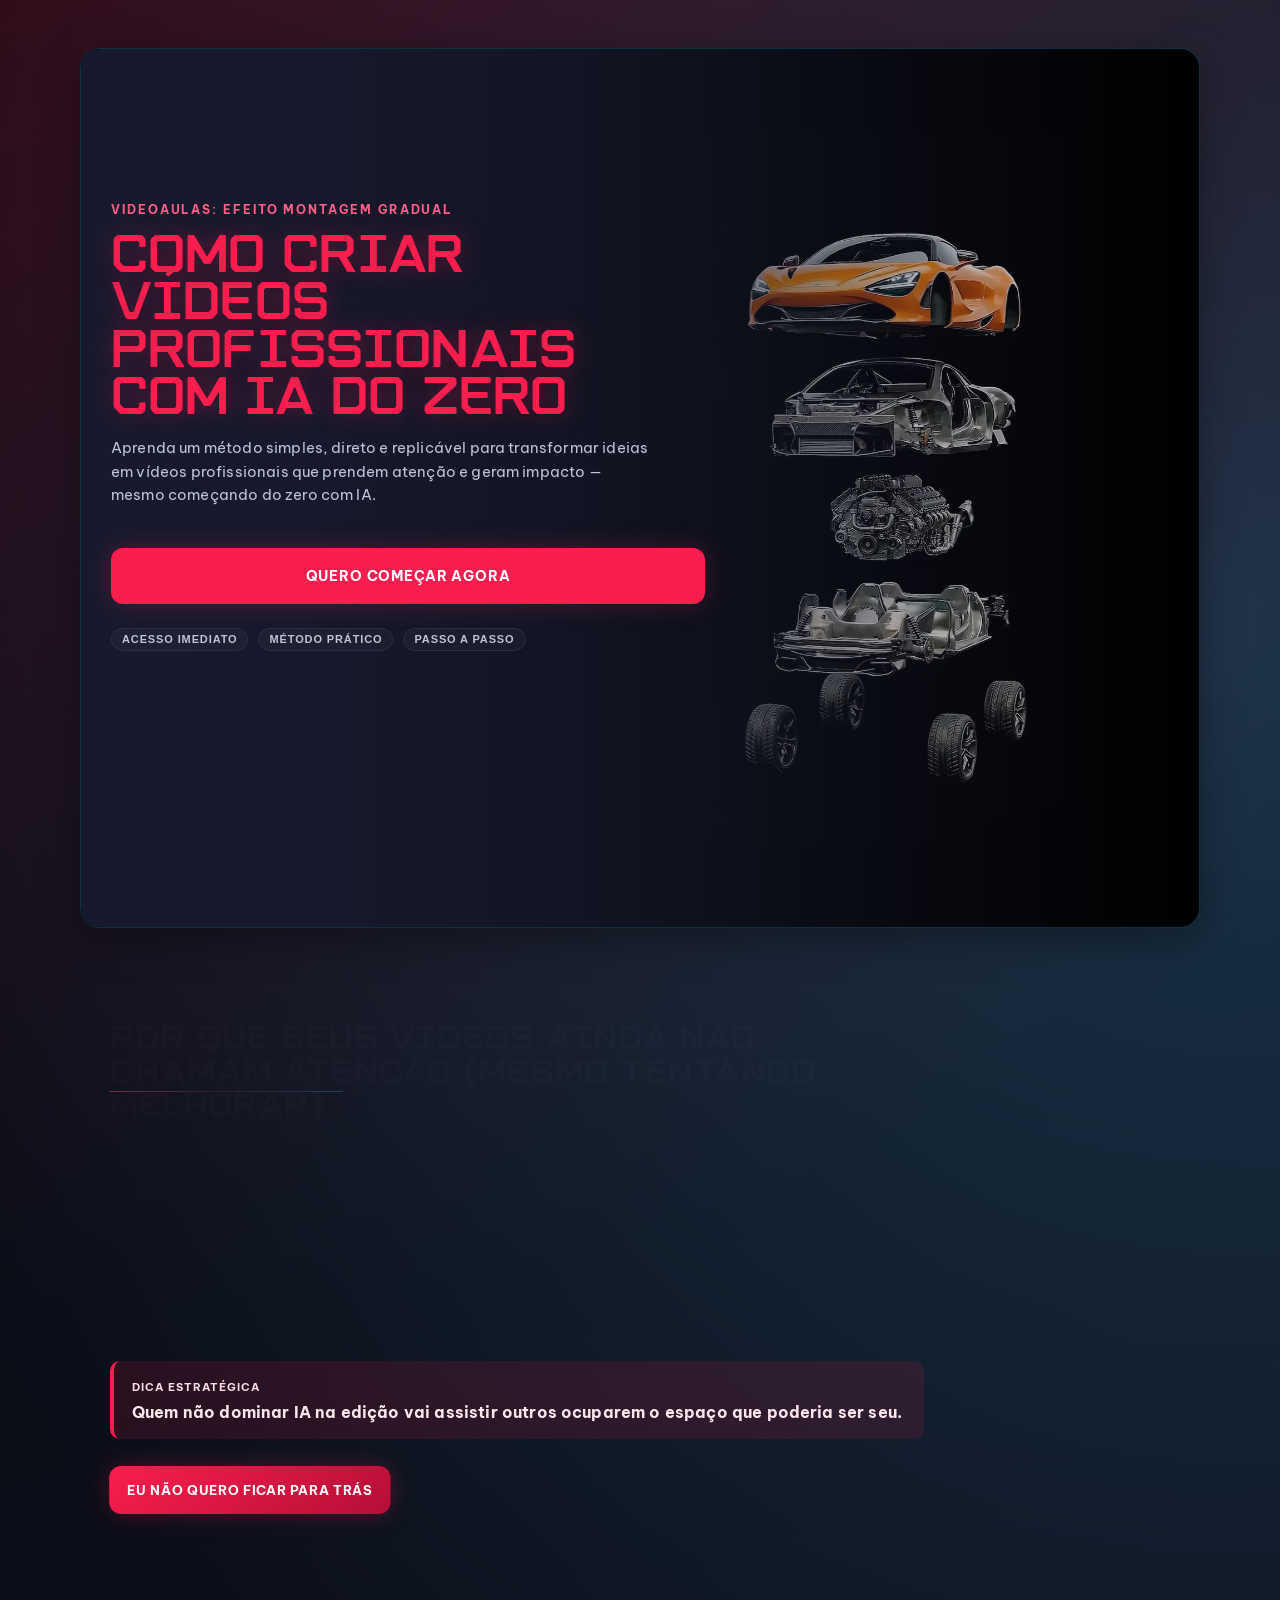
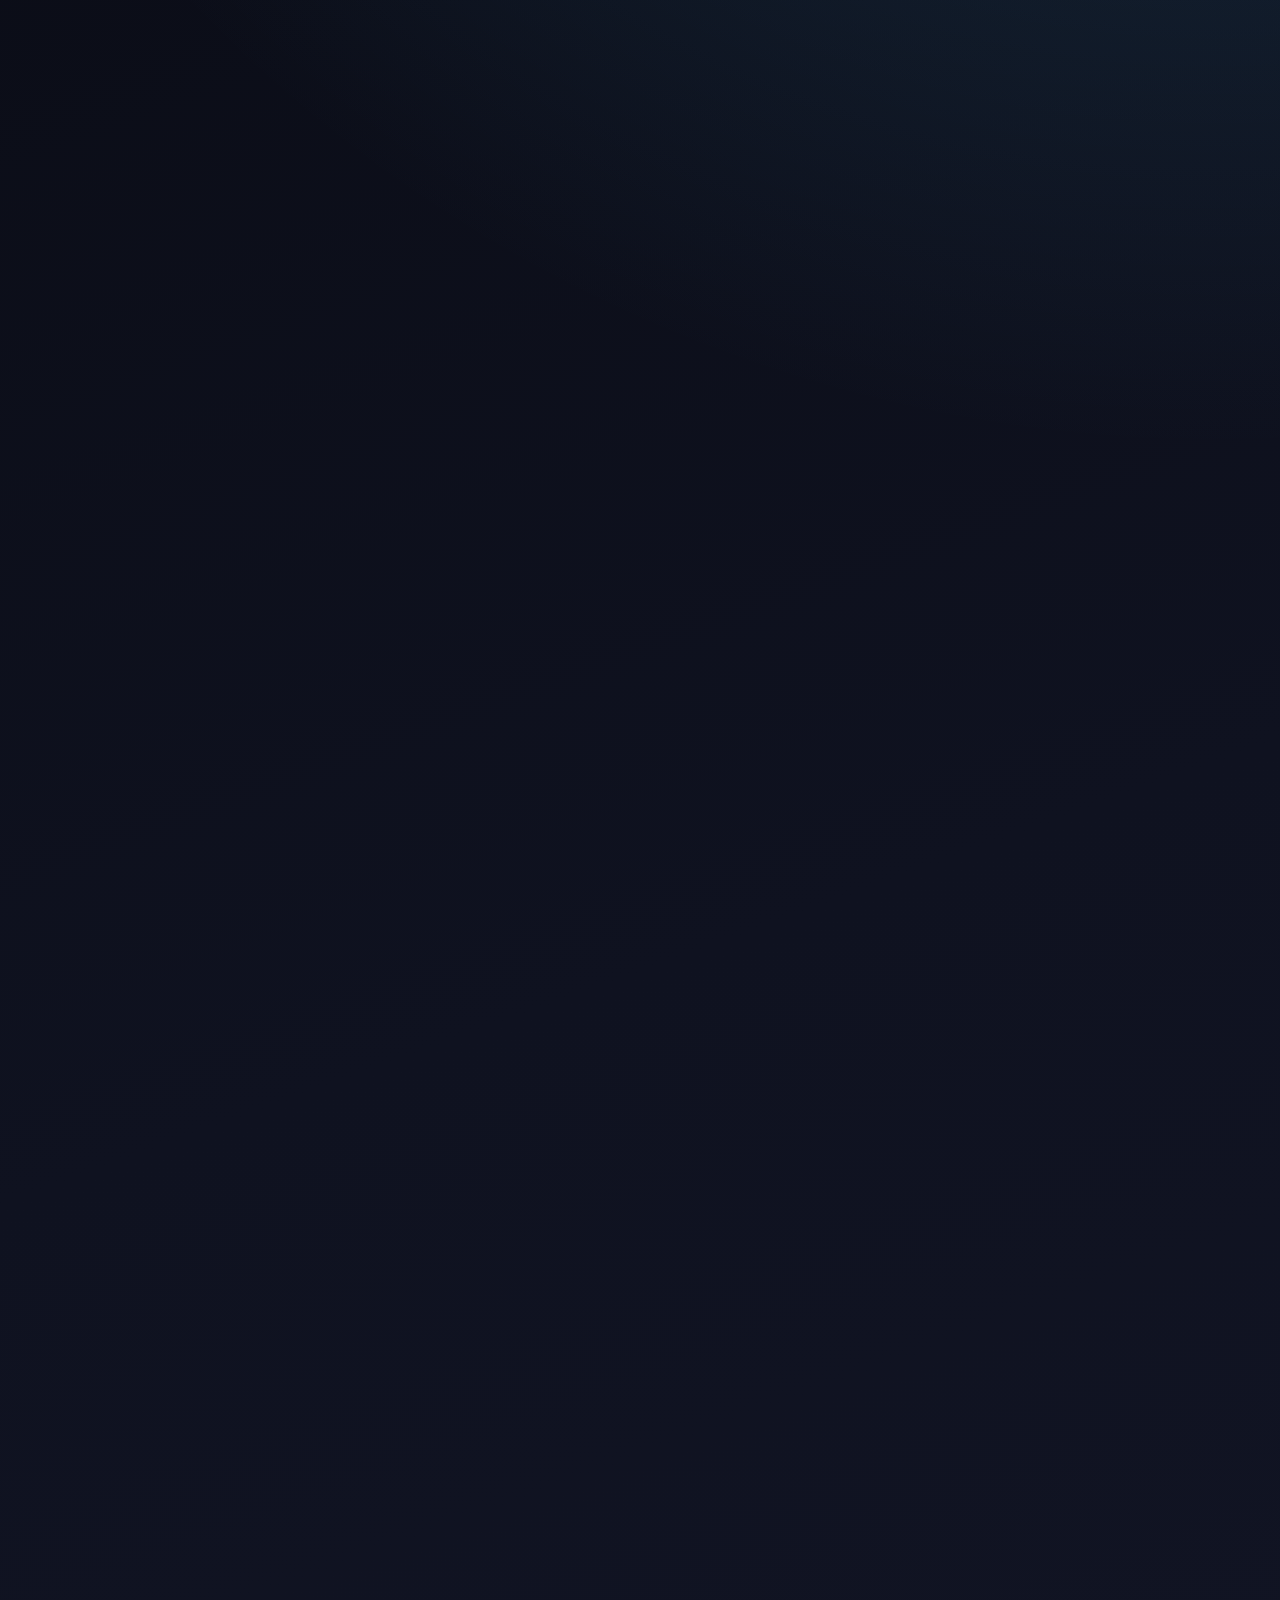
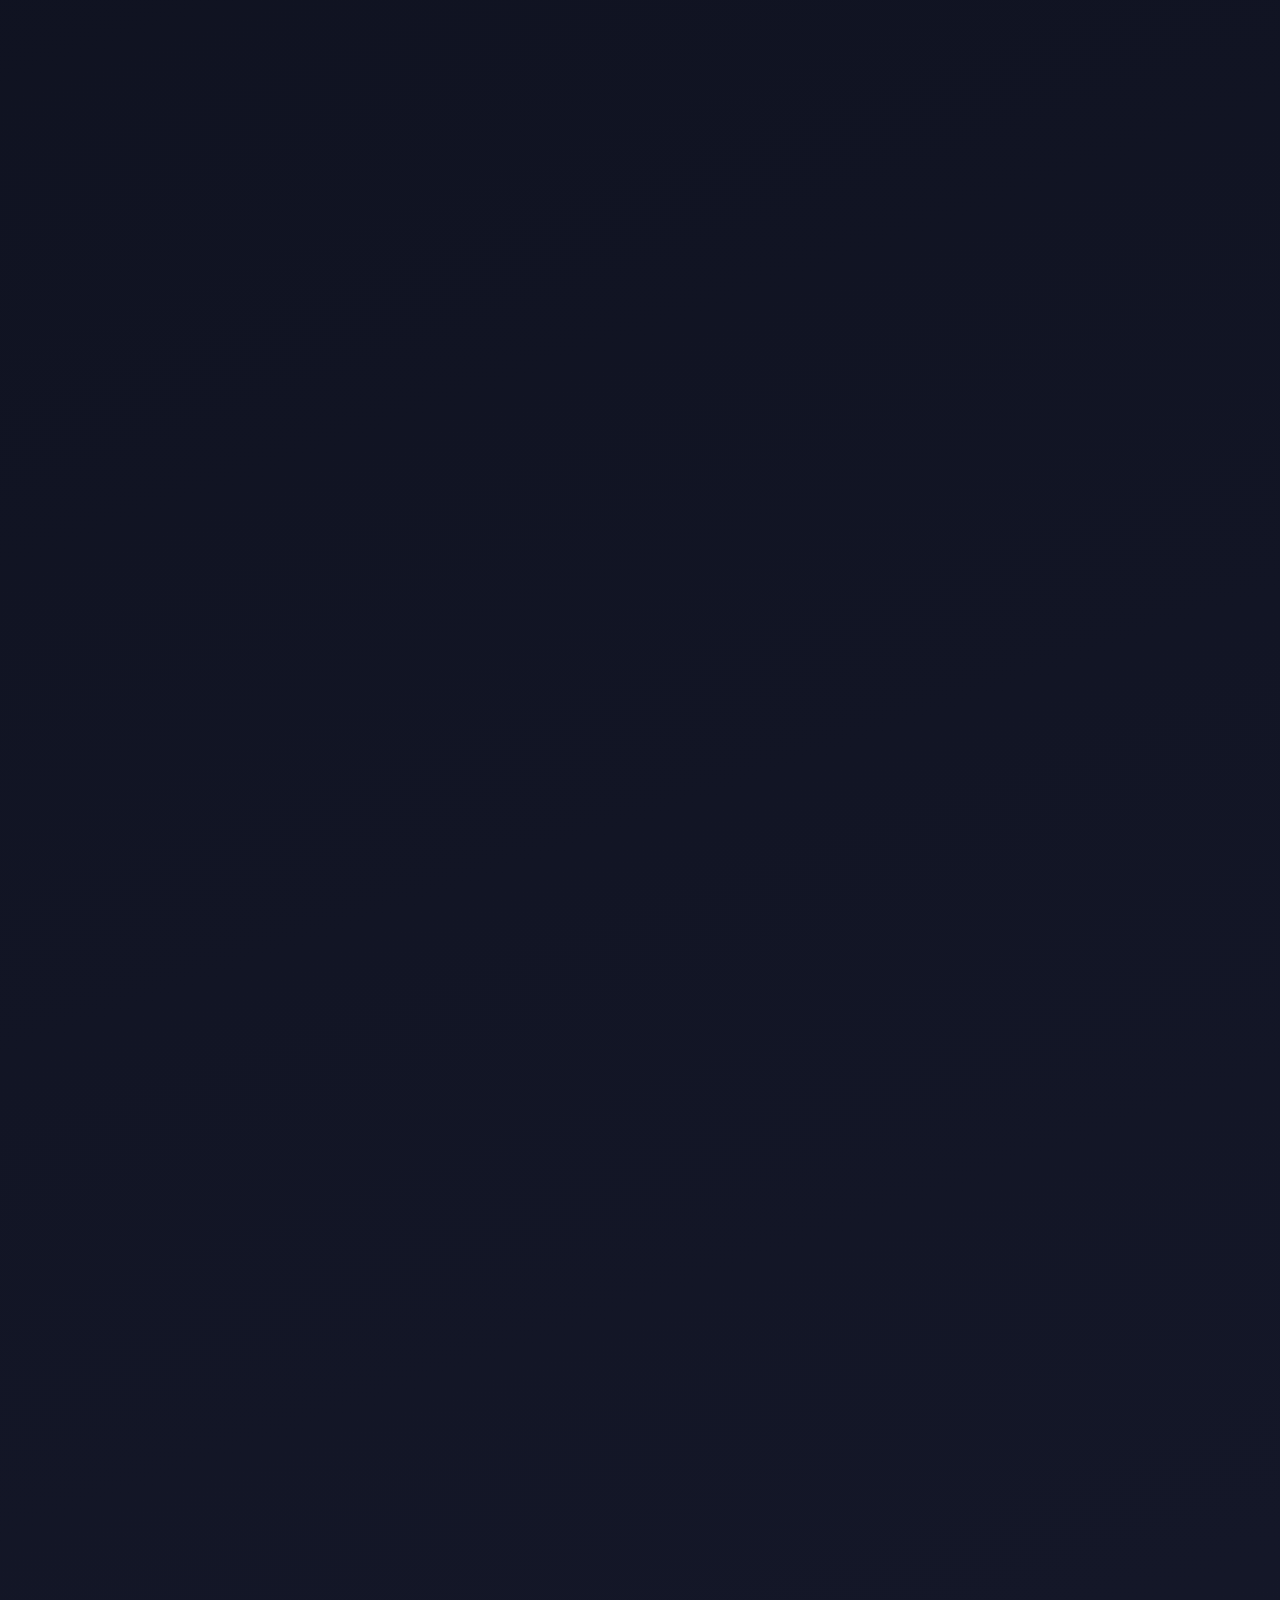
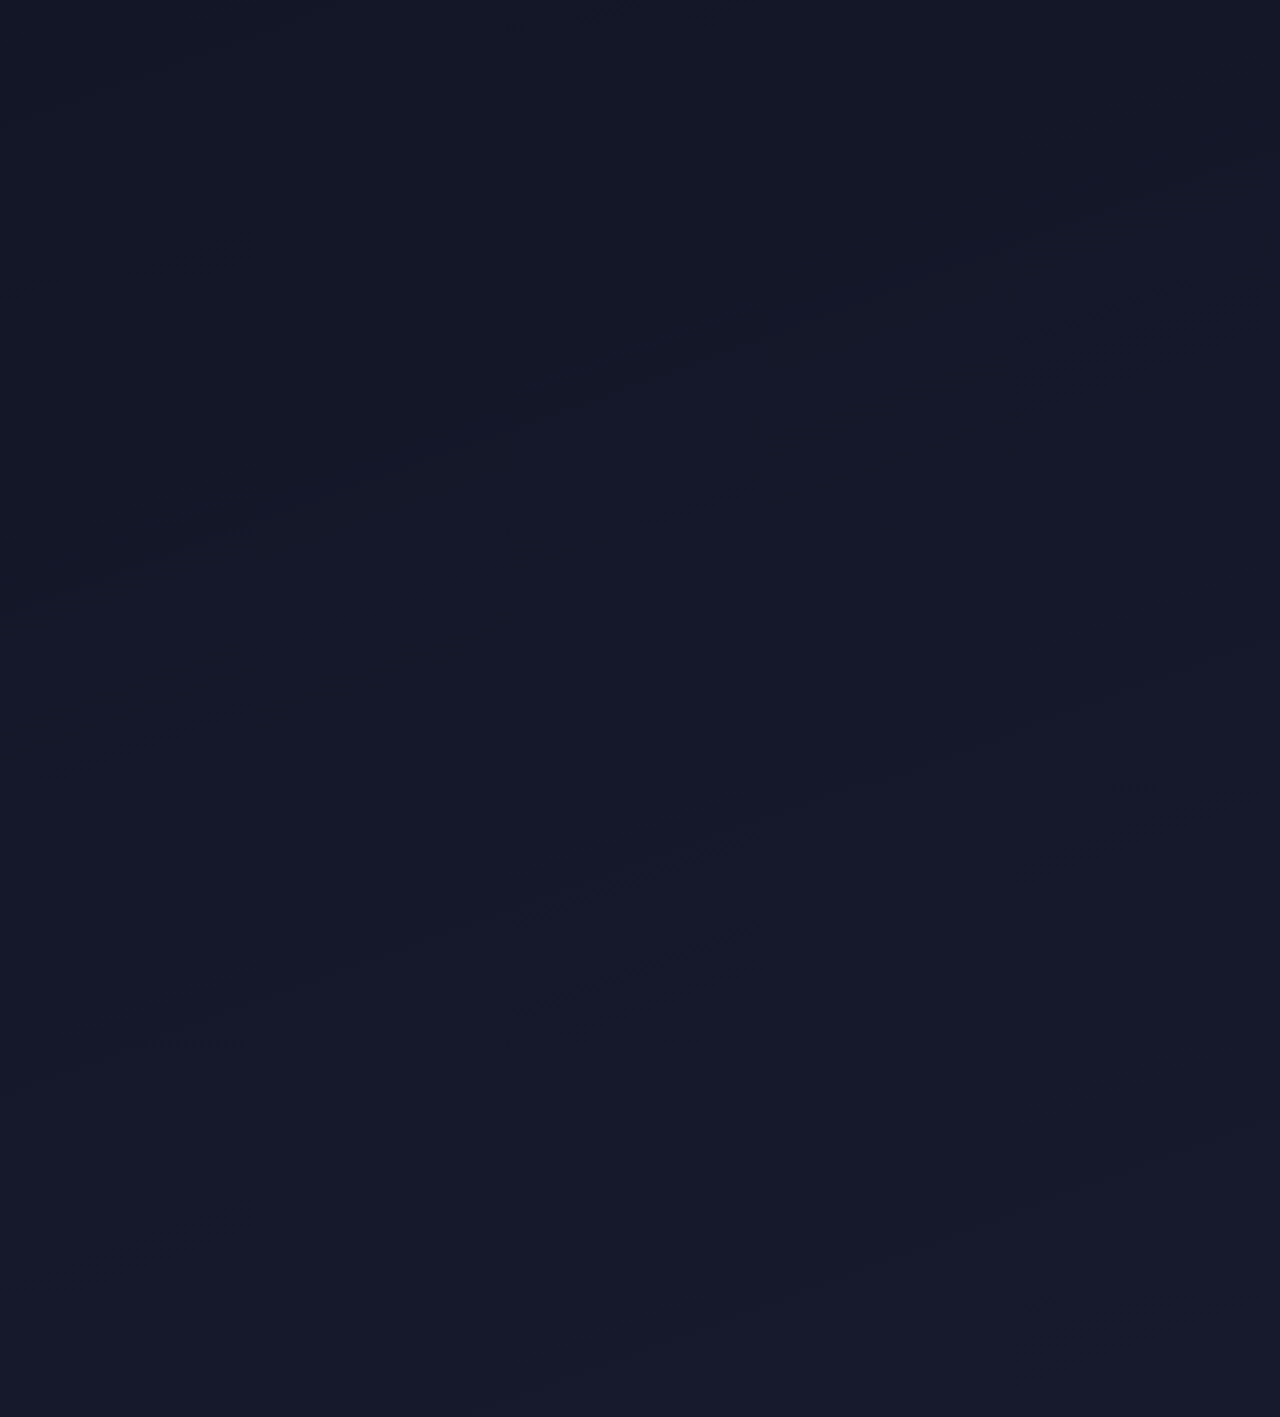
==== index.html @ d5ab88ea "Primeira versão do site" ====
<!doctype html>
<html lang="pt-BR">
<head>
  <meta charset="utf-8">
  <meta name="viewport" content="width=device-width, initial-scale=1">
  <script>document.documentElement.classList.add("motion-pending");</script>
  <title>Landing-Page-GSAP | Videoaulas de Montagem Automotiva com IA</title>
  <meta
    name="description"
    content="Como Criar V&iacute;deos Profissionais com IA do Zero: landing page com arquitetura limpa e preparada para GSAP + ScrollTrigger.">
  <link rel="stylesheet" href="./assets/css/styles.css">
</head>
<body>
  <div class="page-noise" aria-hidden="true"></div>
  <main class="lp-page" id="topo">
    <header class="lp-hero hero motion-section" data-section="hero" aria-labelledby="hero-title">
      <div class="hero-bg-layer">
        <figure class="hero-visual">
          <img
            id="hero-spin-frame"
            class="hero-visual-media"
            src="./assets/images/Frame/frame000.webp"
            width="720"
            height="1280"
            alt="Sequ&ecirc;ncia 360 de efeito de montagem automotiva."
            loading="eager"
            decoding="async"
            fetchpriority="high">
        </figure>
      </div>

      <div class="hero-overlay-layer" aria-hidden="true"></div>

      <div class="container hero-layout">
        <div class="hero-content">
          <p class="kicker hero-kicker">Videoaulas: Efeito Montagem Gradual</p>
          <h1 id="hero-title" class="hero-title">Como Criar V&iacute;deos Profissionais com IA do Zero</h1>
          <p class="hero-lead">
            Aprenda um m&eacute;todo simples, direto e replic&aacute;vel para transformar ideias em v&iacute;deos profissionais que prendem
            aten&ccedil;&atilde;o e geram impacto &mdash; mesmo come&ccedil;ando do zero com IA.
          </p>

          <div class="cta-row hero-cta">
            <a class="btn btn-primary" href="#comprar">Quero come&ccedil;ar Agora</a>
          </div>

          <ul class="hero-benefits" aria-label="Recursos">
            <li class="benefit-tooltip">
              <button type="button" class="badge badge-live badge-btn">Acesso Imediato</button>
              <span class="benefit-text" role="tooltip">Acesse o conte&uacute;do na hora e comece a aplicar sem esperar.</span>
            </li>
            <li class="benefit-tooltip">
              <button type="button" class="badge badge-labs badge-btn">M&eacute;todo Pr&aacute;tico</button>
              <span class="benefit-text" role="tooltip">Aprenda fazendo, com um m&eacute;todo simples para aplicar junto com as aulas.</span>
            </li>
            <li class="benefit-tooltip">
              <button type="button" class="badge badge-safe badge-btn">Passo a Passo</button>
              <span class="benefit-text" role="tooltip">Do zero ao resultado com um processo claro, direto e f&aacute;cil de seguir.</span>
            </li>
          </ul>
        </div>
      </div>
    </header>

    <section class="lp-section-pain motion-section section-layout" data-section="pain" aria-labelledby="dor-title">
      <header class="section-head">
        <h2 id="dor-title" class="section-title">Por Que Seus V&iacute;deos Ainda N&atilde;o Chamam Aten&ccedil;&atilde;o (Mesmo Tentando Melhorar)</h2>
        <span class="section-divider" aria-hidden="true"></span>
        <p class="section-subtitle">
          Se isso acontece com voc&ecirc; hoje, &eacute; exatamente aqui que a virada come&ccedil;a.
        </p>
      </header>

      <ul class="pain-grid">
        <li class="card pain-card" tabindex="0">
          <p class="pain-before">&#10060; Seus v&iacute;deos passam despercebidos e sem impacto visual.</p>
          <p class="pain-after">
            &#10004; Seus v&iacute;deos passam a prender aten&ccedil;&atilde;o logo nos primeiros segundos.
            <small>Depois de aplicar o m&eacute;todo.</small>
          </p>
        </li>
        <li class="card pain-card" tabindex="0">
          <p class="pain-before">&#10060; Falta criatividade na hora de montar efeitos que impressionam.</p>
          <p class="pain-after">
            &#10004; Voc&ecirc; cria efeitos com dire&ccedil;&atilde;o clara e resultado profissional.
            <small>Com processo simples para repetir.</small>
          </p>
        </li>
        <li class="card pain-card" tabindex="0">
          <p class="pain-before">&#10060; Horas de edi&ccedil;&atilde;o sem consist&ecirc;ncia e sem padr&atilde;o de qualidade.</p>
          <p class="pain-after">
            &#10004; Voc&ecirc; economiza tempo com um fluxo direto, organizado e aplic&aacute;vel.
            <small>Menos tentativa e erro, mais execu&ccedil;&atilde;o.</small>
          </p>
        </li>
        <li class="card pain-card" tabindex="0">
          <p class="pain-before">&#10060; Sensa&ccedil;&atilde;o de ficar para tr&aacute;s enquanto outros evoluem com IA.</p>
          <p class="pain-after">
            &#10004; Voc&ecirc; assume posi&ccedil;&atilde;o de destaque com v&iacute;deos que valorizam seu trabalho.
            <small>Isso &eacute; o que come&ccedil;a a acontecer ap&oacute;s o curso.</small>
          </p>
        </li>
      </ul>

      <aside class="pain-quote" role="note" aria-label="Dica estrat&eacute;gica">
        <span class="pain-tip-label">Dica estrat&eacute;gica</span>
        <p class="pain-tip-text">Quem n&atilde;o dominar IA na edi&ccedil;&atilde;o vai assistir outros ocuparem o espa&ccedil;o que poderia ser seu.</p>
      </aside>

      <div class="cta-row pain-cta">
        <a class="btn btn-primary" href="#comprar">Eu N&atilde;o Quero Ficar Para Tr&aacute;s</a>
      </div>
    </section>

    <span id="comprar" class="anchor-target" aria-hidden="true"></span>
  </main>

  <script src="./assets/libs/gsap.min.js" defer></script>
  <script src="./assets/libs/ScrollTrigger.min.js" defer></script>
  <script src="./assets/js/main.js" defer></script>
</body>
</html>
---- assets/css/styles.css ----
﻿@font-face {
  font-family: "Underwave";
  src: url("../fonts/3ebfaf1c4dcf4f3b0255.3a56dbb96ab7.ttf") format("truetype");
  font-display: swap;
}

@font-face {
  font-family: "Be Vietnam Pro";
  src: url("../fonts/b21a8376d942833de6fc.91f7ad7162e8.woff2") format("woff2");
  font-weight: 400;
  font-style: normal;
  font-display: swap;
}

@font-face {
  font-family: "Be Vietnam Pro";
  src: url("../fonts/067e5dad13c9184c2ba1.c0d25ced7cb5.woff2") format("woff2");
  font-weight: 700;
  font-style: normal;
  font-display: swap;
}

:root {
  --bg-0: #06070d;
  --bg-1: #0f1220;
  --bg-2: #171a2d;
  --hero-overlay-solid: #171a2d;
  --surface: #121522;
  --surface-soft: #1b2033;
  --line: #2a2f45;
  --text: #f2f3fb;
  --text-soft: #c0c4d7;
  --brand: #fa1e4e;
  --brand-soft: #ff5f86;
  --brand-deep: #b40f36;
  --accent-cyan: #4ec5ff;
  --accent-lime: #9cff6a;
  --radius-sm: 10px;
  --radius-md: 14px;
  --radius-lg: 20px;
  --space-1: 8px;
  --space-2: 12px;
  --space-3: 16px;
  --space-4: 24px;
  --space-5: 32px;
  --space-6: 48px;
  --space-7: 64px;
  --shadow-brand: 0 0 24px rgba(250, 30, 78, 0.25);
  --shadow-soft: 0 10px 40px rgba(0, 0, 0, 0.35);
  --container-max: 1120px;
  --container-padding-inline: clamp(16px, 3.8vw, 32px);
}

*,
*::before,
*::after {
  box-sizing: border-box;
}

html,
body {
  margin: 0;
  padding: 0;
  min-height: 100%;
}

body {
  font-family: "Be Vietnam Pro", sans-serif;
  color: var(--text);
  background:
    radial-gradient(circle at 8% -10%, rgba(250, 30, 78, 0.25), transparent 28%),
    radial-gradient(circle at 95% 10%, rgba(78, 197, 255, 0.22), transparent 25%),
    linear-gradient(160deg, var(--bg-0), var(--bg-1) 42%, var(--bg-2));
  letter-spacing: 0.01em;
  overflow-x: clip;
}

img {
  display: block;
  max-width: 100%;
  height: auto;
}

.page-noise {
  position: fixed;
  inset: 0;
  pointer-events: none;
  background-image: radial-gradient(rgba(255, 255, 255, 0.06) 0.75px, transparent 0.75px);
  background-size: 3px 3px;
  opacity: 0.12;
  z-index: -1;
}

.lp-page {
  width: min(var(--container-max), calc(100% - (var(--container-padding-inline) * 2)));
  margin: 0 auto;
  padding: var(--space-4) 0 var(--space-7);
}

.container {
  width: 100%;
}

.motion-section {
  position: relative;
  margin-top: var(--space-4);
  min-height: min(100svh, 880px);
  padding: clamp(20px, 2.8vw, 30px);
  border: 1px solid var(--line);
  border-radius: var(--radius-lg);
  overflow: clip;
}

.lp-hero {
  margin-top: clamp(14px, 2.2vw, 24px);
  padding-top: clamp(28px, 4.2vw, 56px);
  padding-bottom: clamp(28px, 4.2vw, 56px);
  background: #000;
  border-color: rgba(78, 197, 255, 0.24);
  box-shadow: var(--shadow-soft);
  isolation: isolate;
}

.hero-bg-layer,
.hero-overlay-layer {
  position: absolute;
  inset: 0;
  border-radius: inherit;
}

.hero-bg-layer {
  z-index: 1;
  display: flex;
  align-items: center;
  justify-content: flex-end;
  padding-right: 0;
  overflow: hidden;
}

.hero-overlay-layer {
  z-index: 2;
  pointer-events: none;
  background: linear-gradient(
    90deg,
    var(--hero-overlay-solid) 0%,
    rgba(23, 26, 45, 0.96) 21%,
    rgba(23, 26, 45, 0.8) 43%,
    rgba(23, 26, 45, 0.46) 66%,
    rgba(23, 26, 45, 0) 100%
  );
}

/* Seção 2 sem "container quadrado": usa apenas o fundo global da página */
.lp-section-pain {
  border: 0;
  border-radius: 0;
  background: transparent;
  box-shadow: none;
  overflow: visible;
}

.hero-layout {
  position: relative;
  z-index: 3;
  display: flex;
  align-items: center;
  min-height: clamp(470px, 72svh, 700px);
  pointer-events: none;
}

.hero-content {
  position: relative;
  z-index: 1;
  display: grid;
  gap: clamp(8px, 1vw, 14px);
  width: min(58ch, 100%);
  pointer-events: auto;
}

.kicker,
.hero-kicker {
  margin: 0;
  color: var(--brand-soft);
  font-size: 12px;
  text-transform: uppercase;
  letter-spacing: 0.16em;
  font-weight: 700;
}

.hero-content h1 {
  margin: 0 0 2px;
  max-width: 16ch;
  font-family: "Underwave", sans-serif;
  font-size: clamp(1.8rem, 5vw, 3.15rem);
  line-height: 0.94;
  text-transform: uppercase;
  color: var(--brand);
  text-shadow: 0 0 24px rgba(250, 30, 78, 0.35);
}

.motion-pending .hero-title {
  opacity: 0;
  transform: translate3d(0, 40px, 0);
}

.motion-pending .hero-lead {
  opacity: 0;
  transform: translate3d(0, 34px, 0);
}

.motion-pending .hero-cta {
  opacity: 0;
  transform: translate3d(0, 28px, 0) scale(0.96);
}

.hero-lead {
  margin: 2px 0 0;
  max-width: 54ch;
  color: var(--text-soft);
  font-size: 0.95rem;
  line-height: 1.55;
}

.hero-benefits {
  margin: clamp(6px, 1.1vw, 12px) 0 0;
  padding: 0;
  list-style: none;
  display: flex;
  flex-wrap: wrap;
  gap: 10px;
}

.card,
.pain-card {
  border: 1px solid var(--line);
  border-radius: 16px;
  padding: 16px;
  background:
    radial-gradient(circle at 100% 0%, rgba(250, 30, 78, 0.17), transparent 55%),
    linear-gradient(180deg, #14192b, #0f1322);
  box-shadow: var(--shadow-soft);
}

.benefit-tooltip {
  position: relative;
  display: inline-flex;
  align-items: center;
}

.badge-btn {
  appearance: none;
  cursor: pointer;
  background: transparent;
  line-height: 1;
  transition: transform 180ms ease, filter 180ms ease;
}

.badge-btn:hover,
.badge-btn:focus-visible {
  transform: translateY(-1px);
  filter: brightness(1.06);
}

.badge-btn:focus-visible {
  outline: 2px solid rgba(78, 197, 255, 0.4);
  outline-offset: 2px;
}

.badge {
  display: inline-flex;
  width: fit-content;
  padding: 5px 10px;
  border-radius: 999px;
  font-size: 11px;
  font-weight: 700;
  letter-spacing: 0.08em;
  text-transform: uppercase;
  border: 1px solid var(--line);
  color: var(--text-soft);
  background: rgba(255, 255, 255, 0.03);
  transition: transform 180ms ease, border-color 180ms ease, background 180ms ease, color 180ms ease;
}

.badge-live {
  --badge-hover-color: #ffdce6;
  --badge-hover-border: rgba(255, 95, 134, 0.45);
  --badge-hover-bg: rgba(250, 30, 78, 0.2);
}

.badge-labs {
  --badge-hover-color: #e4f8ff;
  --badge-hover-border: rgba(78, 197, 255, 0.4);
  --badge-hover-bg: rgba(78, 197, 255, 0.18);
}

.badge-safe {
  --badge-hover-color: #efffe4;
  --badge-hover-border: rgba(156, 255, 106, 0.45);
  --badge-hover-bg: rgba(156, 255, 106, 0.2);
}

.benefit-tooltip:is(:hover, :focus-within) .badge {
  color: var(--badge-hover-color, var(--text));
  border-color: var(--badge-hover-border, var(--line));
  background: var(--badge-hover-bg, rgba(255, 255, 255, 0.06));
}

.benefit-text {
  margin: 0;
  position: absolute;
  left: 0;
  top: calc(100% + 10px);
  width: min(290px, 76vw);
  padding: 10px 12px;
  border: 1px solid var(--line);
  border-radius: var(--radius-sm);
  color: var(--text-soft);
  font-size: 13px;
  line-height: 1.45;
  background: rgba(12, 16, 28, 0.97);
  box-shadow: var(--shadow-soft);
  opacity: 0;
  transform: translateY(8px);
  pointer-events: none;
  z-index: 8;
  transition: opacity 220ms ease, transform 220ms ease;
}

.benefit-tooltip:hover .benefit-text,
.benefit-tooltip:focus-within .benefit-text {
  opacity: 1;
  transform: translateY(0);
}

.hero-visual {
  position: relative;
  z-index: 0;
  margin: 0;
  width: min(56vw, 620px);
  min-height: clamp(360px, 58vw, 680px);
  display: flex;
  align-items: center;
  justify-content: flex-end;
  cursor: grab;
  touch-action: none;
  user-select: none;
  border: 0;
  border-radius: 0;
  background: transparent;
  overflow: visible;
}

.hero-visual.dragging {
  cursor: grabbing;
}

.hero-visual-media {
  position: relative;
  z-index: 1;
  width: min(100%, 560px);
  max-height: clamp(360px, 72vh, 700px);
  transform: scale(1.1);
  transform-origin: 100% 50%;
  object-fit: contain;
  background: #000;
  filter: drop-shadow(0 10px 18px rgba(0, 0, 0, 0.35));
  pointer-events: none;
  -webkit-user-drag: none;
  user-select: none;
}

.section-layout {
  display: grid;
  gap: clamp(20px, 2.8vw, 28px);
  align-content: start;
}

.section-head {
  display: grid;
  gap: 8px;
  max-width: 74ch;
  padding-bottom: 12px;
  border-bottom: 1px solid var(--line);
}

.lp-section-pain .section-head {
  border-bottom: 0;
}

.section-divider {
  display: block;
  width: 100%;
  height: 1px;
  background: linear-gradient(90deg, rgba(255, 95, 134, 0.9), rgba(255, 95, 134, 0.28) 46%, rgba(78, 197, 255, 0.5));
  transform-origin: 0% 50%;
  will-change: transform, opacity;
}

.section-head h2 {
  margin: 0;
  font-family: "Underwave", sans-serif;
  font-size: clamp(1.35rem, 3.5vw, 2rem);
  letter-spacing: 0.03em;
  line-height: 1.05;
  text-transform: uppercase;
  color: #ffd7e1;
}

.section-subtitle {
  margin: 0;
  color: var(--text-soft);
  font-size: 14px;
}

.pain-grid {
  margin: 0;
  padding: 0;
  list-style: none;
  display: grid;
  gap: 12px;
}

.pain-card {
  position: relative;
  display: grid;
  align-items: start;
  min-height: 0;
  padding: 12px 14px;
  overflow: hidden;
  will-change: clip-path, transform, opacity;
  transition: border-color 260ms ease, box-shadow 320ms ease, background 320ms ease;
}

.pain-before {
  grid-area: 1 / 1;
  margin: 0;
  color: #ffe2ea;
  font-size: 14px;
  line-height: 1.5;
  opacity: 1;
  transform: translateY(0);
  filter: blur(0);
  transition: opacity 320ms ease, transform 380ms cubic-bezier(0.22, 1, 0.36, 1), filter 320ms ease;
  will-change: transform, opacity;
}

.pain-after {
  grid-area: 1 / 1;
  margin: 0;
  color: #e9f2ff;
  font-size: 14px;
  line-height: 1.5;
  opacity: 0;
  transform: translateY(12px);
  filter: blur(2px);
  pointer-events: none;
  transition: opacity 320ms ease, transform 380ms cubic-bezier(0.22, 1, 0.36, 1), filter 320ms ease;
  will-change: transform, opacity;
}

.pain-after small {
  display: block;
  margin-top: 6px;
  color: var(--text-soft);
  font-size: 12px;
}

.pain-card:is(:hover, :focus-visible, :focus-within) {
  border-color: rgba(156, 255, 106, 0.58);
  box-shadow: 0 16px 38px rgba(0, 0, 0, 0.42);
  background:
    radial-gradient(circle at 100% 0%, rgba(250, 30, 78, 0.24), transparent 58%),
    linear-gradient(180deg, #171d31, #111628);
}

.pain-card:is(:hover, :focus-visible, :focus-within) .pain-before {
  opacity: 0;
  transform: translateY(-10px);
  filter: blur(2px);
}

.pain-card:is(:hover, :focus-visible, :focus-within) .pain-after {
  opacity: 1;
  transform: translateY(0);
  filter: blur(0);
}

.pain-card:focus-visible {
  outline: 2px solid rgba(78, 197, 255, 0.45);
  outline-offset: 2px;
}

.pain-quote {
  margin: 0;
  max-width: 74ch;
  padding: 14px 16px 14px 18px;
  border-left: 4px solid var(--brand);
  border-radius: 10px;
  background: rgba(250, 30, 78, 0.12);
}

.pain-tip-label {
  display: inline-flex;
  margin: 0 0 6px;
  color: #ffdce6;
  font-size: 11px;
  letter-spacing: 0.09em;
  text-transform: uppercase;
  font-weight: 700;
}

.pain-tip-text {
  margin: 0;
  color: #ffe6ed;
  font-size: 1rem;
  line-height: 1.6;
  font-weight: 700;
}

.cta-row {
  display: flex;
  flex-wrap: wrap;
}

.hero-cta,
.pain-cta {
  transform-origin: 50% 50%;
  will-change: transform, opacity;
}

.hero-cta {
  margin-top: clamp(16px, 2.4vw, 28px);
  width: min(54ch, 100%);
}

.hero-cta .btn {
  width: 100%;
  min-height: 56px;
  padding: 14px 24px;
  font-size: 14px;
  letter-spacing: 0.06em;
}

.btn {
  display: inline-flex;
  align-items: center;
  justify-content: center;
  border: 0;
  border-radius: 12px;
  min-height: 48px;
  padding: 12px 18px;
  font: 700 13px/1 "Be Vietnam Pro", sans-serif;
  letter-spacing: 0.05em;
  text-transform: uppercase;
  text-decoration: none;
  cursor: pointer;
  transition: transform 140ms ease, filter 140ms ease, box-shadow 140ms ease;
}

.btn:hover {
  transform: translateY(-1px);
}

.btn:focus-visible {
  outline: 3px solid rgba(250, 30, 78, 0.35);
  outline-offset: 2px;
}

.btn-primary {
  color: #ffffff;
  background: linear-gradient(140deg, var(--brand), var(--brand-deep));
  box-shadow: var(--shadow-brand);
}

.lp-hero .btn-primary {
  background: var(--brand);
}

.anchor-target {
  display: block;
  width: 1px;
  height: 1px;
}

@media (min-width: 960px) {
  .hero-benefits {
    max-width: 95%;
  }

  .pain-grid {
    grid-template-columns: repeat(2, minmax(0, 1fr));
  }
}

@media (max-width: 780px) {
  .lp-page {
    width: calc(100% - 20px);
    padding-top: 14px;
  }

  .motion-section {
    margin-top: 20px;
    min-height: auto;
    padding: 16px;
  }

  .lp-hero {
    margin-top: 12px;
    padding-top: clamp(20px, 6.5vw, 34px);
    padding-bottom: clamp(20px, 6.5vw, 34px);
  }

  .hero-layout {
    min-height: clamp(420px, 70svh, 580px);
  }

  .hero-bg-layer {
    justify-content: flex-end;
    padding-right: 0;
  }

  .hero-overlay-layer {
    background: linear-gradient(
      180deg,
      rgba(23, 26, 45, 0.94) 0%,
      rgba(23, 26, 45, 0.72) 28%,
      rgba(23, 26, 45, 0.38) 58%,
      rgba(23, 26, 45, 0.16) 78%,
      rgba(23, 26, 45, 0.03) 100%
    );
  }

  .hero-visual {
    width: min(94vw, 480px);
    min-height: clamp(270px, 64vw, 460px);
    justify-content: flex-end;
  }

  .hero-visual-media {
    width: min(100%, 450px);
    max-height: clamp(280px, 74vw, 500px);
  }

  .hero-content {
    width: min(100%, 54ch);
  }

  .hero-cta {
    margin-top: clamp(14px, 4.2vw, 20px);
  }

  .btn {
    width: 100%;
  }
}

@media (prefers-reduced-motion: reduce) {
  *,
  *::before,
  *::after {
    animation: none !important;
    transition: none !important;
    scroll-behavior: auto !important;
  }
}
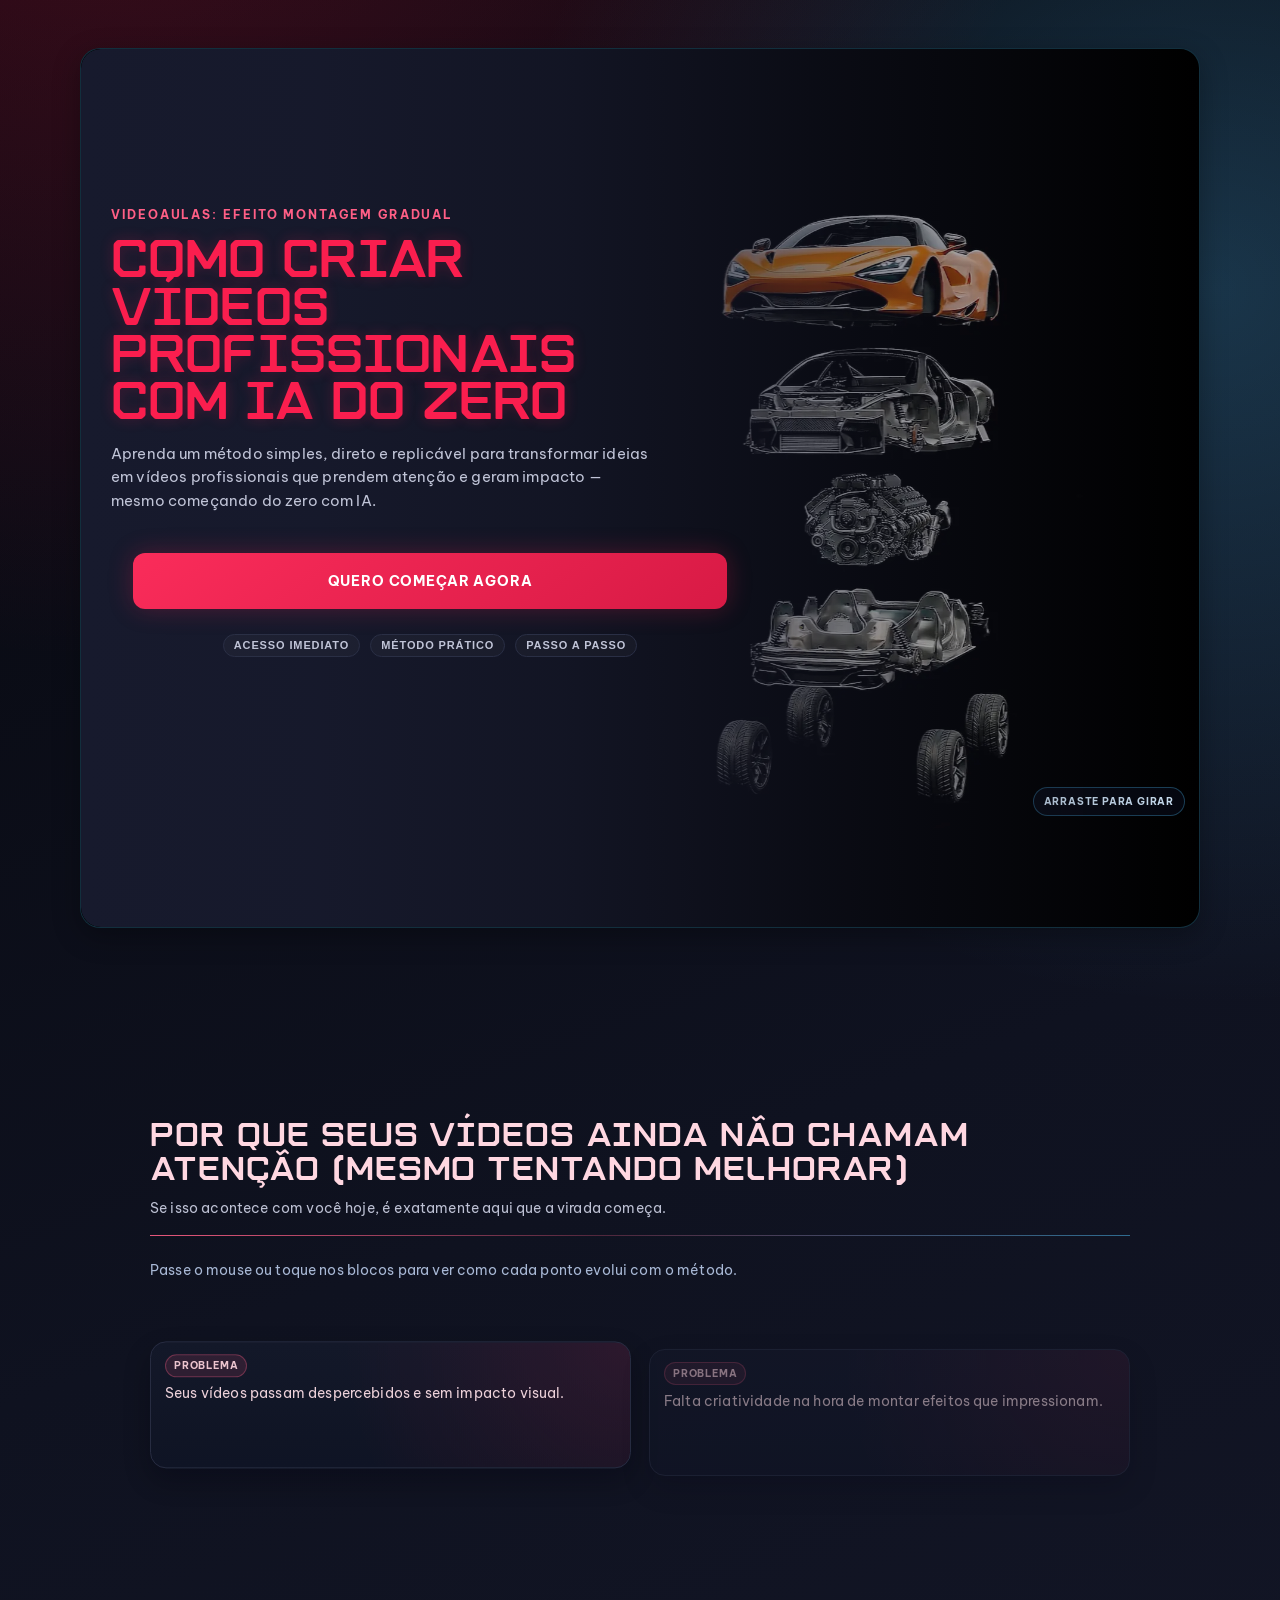
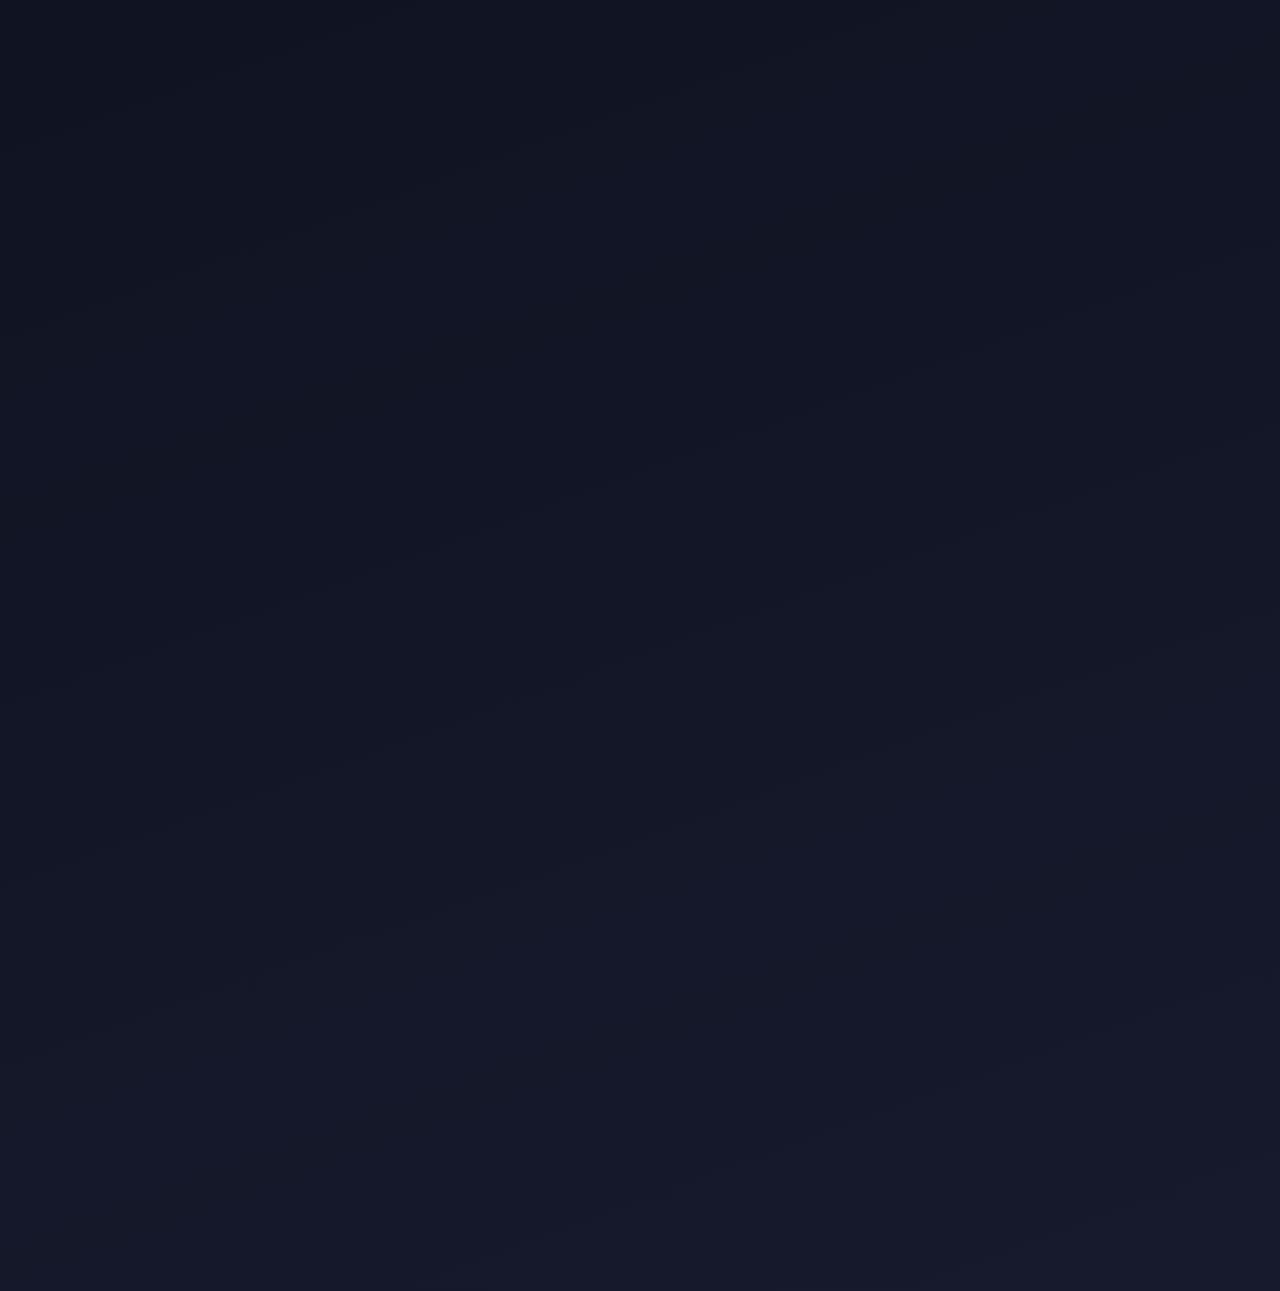
==== commit 22a12150: "Atualização do site" ====
--- a/index.html
+++ b/index.html
@@ -13,9 +13,12 @@
 <body>
   <div class="page-noise" aria-hidden="true"></div>
   <main class="lp-page" id="topo">
-    <header class="lp-hero hero motion-section" data-section="hero" aria-labelledby="hero-title">
+    <header class="lp-hero motion-section" data-section="hero" aria-labelledby="hero-title">
       <div class="hero-bg-layer">
-        <figure class="hero-visual">
+        <figure
+          class="hero-visual"
+          tabindex="0"
+          aria-label="Visual 360 do efeito de montagem automotiva.">
           <img
             id="hero-spin-frame"
             class="hero-visual-media"
@@ -26,12 +29,13 @@
             loading="eager"
             decoding="async"
             fetchpriority="high">
+          <p class="hero-spin-hint" data-spin-hint>Arraste para girar</p>
         </figure>
       </div>
 
       <div class="hero-overlay-layer" aria-hidden="true"></div>
 
-      <div class="container hero-layout">
+      <div class="hero-layout">
         <div class="hero-content">
           <p class="kicker hero-kicker">Videoaulas: Efeito Montagem Gradual</p>
           <h1 id="hero-title" class="hero-title">Como Criar V&iacute;deos Profissionais com IA do Zero</h1>
@@ -46,16 +50,16 @@
 
           <ul class="hero-benefits" aria-label="Recursos">
             <li class="benefit-tooltip">
-              <button type="button" class="badge badge-live badge-btn">Acesso Imediato</button>
-              <span class="benefit-text" role="tooltip">Acesse o conte&uacute;do na hora e comece a aplicar sem esperar.</span>
+              <button type="button" class="badge badge-live badge-btn" aria-describedby="benefit-tip-imediato">Acesso Imediato</button>
+              <span id="benefit-tip-imediato" class="benefit-text" role="tooltip">Acesse o conte&uacute;do na hora e comece a aplicar sem esperar.</span>
             </li>
             <li class="benefit-tooltip">
-              <button type="button" class="badge badge-labs badge-btn">M&eacute;todo Pr&aacute;tico</button>
-              <span class="benefit-text" role="tooltip">Aprenda fazendo, com um m&eacute;todo simples para aplicar junto com as aulas.</span>
+              <button type="button" class="badge badge-labs badge-btn" aria-describedby="benefit-tip-metodo">M&eacute;todo Pr&aacute;tico</button>
+              <span id="benefit-tip-metodo" class="benefit-text" role="tooltip">Aprenda fazendo, com um m&eacute;todo simples para aplicar junto com as aulas.</span>
             </li>
             <li class="benefit-tooltip">
-              <button type="button" class="badge badge-safe badge-btn">Passo a Passo</button>
-              <span class="benefit-text" role="tooltip">Do zero ao resultado com um processo claro, direto e f&aacute;cil de seguir.</span>
+              <button type="button" class="badge badge-safe badge-btn" aria-describedby="benefit-tip-passo">Passo a Passo</button>
+              <span id="benefit-tip-passo" class="benefit-text" role="tooltip">Do zero ao resultado com um processo claro, direto e f&aacute;cil de seguir.</span>
             </li>
           </ul>
         </div>
@@ -65,42 +69,48 @@
     <section class="lp-section-pain motion-section section-layout" data-section="pain" aria-labelledby="dor-title">
       <header class="section-head">
         <h2 id="dor-title" class="section-title">Por Que Seus V&iacute;deos Ainda N&atilde;o Chamam Aten&ccedil;&atilde;o (Mesmo Tentando Melhorar)</h2>
-        <span class="section-divider" aria-hidden="true"></span>
         <p class="section-subtitle">
           Se isso acontece com voc&ecirc; hoje, &eacute; exatamente aqui que a virada come&ccedil;a.
         </p>
+        <span class="section-divider" aria-hidden="true"></span>
+        <p class="section-meta">Passe o mouse ou toque nos blocos para ver como cada ponto evolui com o m&eacute;todo.</p>
       </header>
 
       <ul class="pain-grid">
-        <li class="card pain-card" tabindex="0">
-          <p class="pain-before">&#10060; Seus v&iacute;deos passam despercebidos e sem impacto visual.</p>
+        <li class="card pain-card" tabindex="0" data-step="1">
+          <p class="pain-before"><span class="pain-label pain-label-problem">Problema</span> Seus v&iacute;deos passam despercebidos e sem impacto visual.</p>
           <p class="pain-after">
-            &#10004; Seus v&iacute;deos passam a prender aten&ccedil;&atilde;o logo nos primeiros segundos.
+            <span class="pain-label pain-label-solution">Como fica</span> Seus v&iacute;deos passam a prender aten&ccedil;&atilde;o logo nos primeiros segundos.
             <small>Depois de aplicar o m&eacute;todo.</small>
           </p>
         </li>
-        <li class="card pain-card" tabindex="0">
-          <p class="pain-before">&#10060; Falta criatividade na hora de montar efeitos que impressionam.</p>
+        <li class="card pain-card" tabindex="0" data-step="2">
+          <p class="pain-before"><span class="pain-label pain-label-problem">Problema</span> Falta criatividade na hora de montar efeitos que impressionam.</p>
           <p class="pain-after">
-            &#10004; Voc&ecirc; cria efeitos com dire&ccedil;&atilde;o clara e resultado profissional.
+            <span class="pain-label pain-label-solution">Como fica</span> Voc&ecirc; cria efeitos com dire&ccedil;&atilde;o clara e resultado profissional.
             <small>Com processo simples para repetir.</small>
           </p>
         </li>
-        <li class="card pain-card" tabindex="0">
-          <p class="pain-before">&#10060; Horas de edi&ccedil;&atilde;o sem consist&ecirc;ncia e sem padr&atilde;o de qualidade.</p>
+        <li class="card pain-card" tabindex="0" data-step="3">
+          <p class="pain-before"><span class="pain-label pain-label-problem">Problema</span> Horas de edi&ccedil;&atilde;o sem consist&ecirc;ncia e sem padr&atilde;o de qualidade.</p>
           <p class="pain-after">
-            &#10004; Voc&ecirc; economiza tempo com um fluxo direto, organizado e aplic&aacute;vel.
+            <span class="pain-label pain-label-solution">Como fica</span> Voc&ecirc; economiza tempo com um fluxo direto, organizado e aplic&aacute;vel.
             <small>Menos tentativa e erro, mais execu&ccedil;&atilde;o.</small>
           </p>
         </li>
-        <li class="card pain-card" tabindex="0">
-          <p class="pain-before">&#10060; Sensa&ccedil;&atilde;o de ficar para tr&aacute;s enquanto outros evoluem com IA.</p>
+        <li class="card pain-card" tabindex="0" data-step="4">
+          <p class="pain-before"><span class="pain-label pain-label-problem">Problema</span> Sensa&ccedil;&atilde;o de ficar para tr&aacute;s enquanto outros evoluem com IA.</p>
           <p class="pain-after">
-            &#10004; Voc&ecirc; assume posi&ccedil;&atilde;o de destaque com v&iacute;deos que valorizam seu trabalho.
+            <span class="pain-label pain-label-solution">Como fica</span> Voc&ecirc; assume posi&ccedil;&atilde;o de destaque com v&iacute;deos que valorizam seu trabalho.
             <small>Isso &eacute; o que come&ccedil;a a acontecer ap&oacute;s o curso.</small>
           </p>
         </li>
       </ul>
+
+      <p class="pain-progress" aria-live="polite">
+        Etapa <span class="pain-progress-current" data-pain-progress-current>1</span> de
+        <span class="pain-progress-total" data-pain-progress-total>4</span>
+      </p>
 
       <aside class="pain-quote" role="note" aria-label="Dica estrat&eacute;gica">
         <span class="pain-tip-label">Dica estrat&eacute;gica</span>
@@ -112,6 +122,42 @@
       </div>
     </section>
 
+    <section class="lp-section-promise motion-section section-layout" data-section="promise" aria-labelledby="promessa-title">
+      <header class="section-head">
+        <h2 id="promessa-title" class="section-title">O Que Est&aacute; Por Tr&aacute;s dos V&iacute;deos Que Realmente Prendem Aten&ccedil;&atilde;o</h2>
+        <span class="section-divider" aria-hidden="true"></span>
+        <p class="section-subtitle">Transforme sua edi&ccedil;&atilde;o e entregue v&iacute;deos com n&iacute;vel profissional.</p>
+      </header>
+
+      <div class="promise-grid" role="list">
+        <article class="card promise-card" role="listitem">
+          <h3>Criar Efeitos Profissionais</h3>
+          <p>Aprenda a montar cenas que parecem de editor avan&ccedil;ado, mesmo come&ccedil;ando do zero.</p>
+        </article>
+        <article class="card promise-card" role="listitem">
+          <h3>Usar IA de Forma Simples</h3>
+          <p>Voc&ecirc; vai entender como gerar material visual com prompts prontos, sem complica&ccedil;&atilde;o t&eacute;cnica.</p>
+        </article>
+        <article class="card promise-card" role="listitem">
+          <h3>Economizar Tempo</h3>
+          <p>Pare de ficar horas testando aleatoriamente. Tenha um caminho claro para executar r&aacute;pido.</p>
+        </article>
+        <article class="card promise-card" role="listitem">
+          <h3>Se Destacar no Mercado</h3>
+          <p>Entregue uma qualidade que chama aten&ccedil;&atilde;o e te posiciona acima da m&eacute;dia.</p>
+        </article>
+      </div>
+
+      <article class="promise-highlight">
+        <p class="promise-highlight-kicker">Mesmo Come&ccedil;ando do Zero</p>
+        <p class="promise-highlight-text">Voc&ecirc; n&atilde;o precisa dominar IA antes. O m&eacute;todo foi pensado para iniciantes e intermedi&aacute;rios que querem evoluir de verdade.</p>
+      </article>
+
+      <div class="cta-row promise-cta">
+        <a class="btn btn-primary" href="#comprar">Quero Essa Transforma&ccedil;&atilde;o</a>
+      </div>
+    </section>
+
     <span id="comprar" class="anchor-target" aria-hidden="true"></span>
   </main>
 
--- a/assets/css/styles.css
+++ b/assets/css/styles.css
@@ -46,9 +46,12 @@
   --space-6: 48px;
   --space-7: 64px;
   --shadow-brand: 0 0 24px rgba(250, 30, 78, 0.25);
-  --shadow-soft: 0 10px 40px rgba(0, 0, 0, 0.35);
+  --shadow-soft: 0 8px 28px rgba(0, 0, 0, 0.3);
+  --shadow-card: 0 12px 28px rgba(3, 6, 18, 0.34);
   --container-max: 1120px;
   --container-padding-inline: clamp(16px, 3.8vw, 32px);
+  --hero-spin-scale: 1.179;
+  --hero-screen-opacity: 0.88;
 }
 
 *,
@@ -87,7 +90,7 @@
   pointer-events: none;
   background-image: radial-gradient(rgba(255, 255, 255, 0.06) 0.75px, transparent 0.75px);
   background-size: 3px 3px;
-  opacity: 0.12;
+  opacity: 0.08;
   z-index: -1;
 }
 
@@ -97,24 +100,34 @@
   padding: var(--space-4) 0 var(--space-7);
 }
 
-.container {
-  width: 100%;
-}
-
 .motion-section {
   position: relative;
   margin-top: var(--space-4);
   min-height: min(100svh, 880px);
-  padding: clamp(20px, 2.8vw, 30px);
+  padding-inline: clamp(20px, 2.8vw, 30px);
+  padding-bottom: clamp(20px, 2.8vw, 30px);
+  padding-top: clamp(34px, 4.6vw, 54px);
   border: 1px solid var(--line);
   border-radius: var(--radius-lg);
   overflow: clip;
 }
 
+.motion-section.is-scene-active,
+.motion-section.is-scene-near {
+  will-change: transform, opacity;
+}
+
+.lp-section-pain.is-scene-active .pain-card,
+.lp-section-pain.is-scene-near .pain-card,
+.lp-section-promise.is-scene-active .promise-card,
+.lp-section-promise.is-scene-near .promise-card {
+  will-change: transform, opacity;
+}
+
 .lp-hero {
   margin-top: clamp(14px, 2.2vw, 24px);
   padding-top: clamp(28px, 4.2vw, 56px);
-  padding-bottom: clamp(28px, 4.2vw, 56px);
+  padding-bottom: clamp(8px, 1.4vw, 16px);
   background: #000;
   border-color: rgba(78, 197, 255, 0.24);
   box-shadow: var(--shadow-soft);
@@ -152,11 +165,131 @@
 
 /* Seção 2 sem "container quadrado": usa apenas o fundo global da página */
 .lp-section-pain {
+  --pain-content-max: 980px;
+  margin-top: clamp(12px, 1.8vw, 20px);
   border: 0;
   border-radius: 0;
   background: transparent;
   box-shadow: none;
   overflow: visible;
+  min-height: clamp(680px, 96svh, 920px);
+  padding-top: clamp(78px, 13.5vh, 164px);
+  padding-bottom: clamp(40px, 6.8vh, 84px);
+  align-content: center;
+  justify-items: center;
+  contain: paint;
+}
+
+.lp-section-pain .section-head,
+.lp-section-pain .pain-grid,
+.lp-section-pain .pain-quote,
+.lp-section-pain .pain-cta {
+  width: min(100%, var(--pain-content-max));
+  margin-inline: auto;
+}
+
+.lp-section-pain.section-layout {
+  gap: clamp(26px, 3.2vw, 42px);
+}
+
+.lp-section-promise {
+  --promise-content-max: 980px;
+  border: 0;
+  border-radius: 0;
+  background: transparent;
+  box-shadow: none;
+  overflow: visible;
+  min-height: clamp(680px, 94svh, 900px);
+  padding-top: clamp(82px, 13.5vh, 146px);
+  padding-bottom: clamp(34px, 5.8vh, 72px);
+  align-content: center;
+  justify-items: center;
+  contain: paint;
+}
+
+.lp-section-promise .section-head,
+.lp-section-promise .promise-grid,
+.lp-section-promise .promise-highlight,
+.lp-section-promise .promise-cta {
+  width: min(100%, var(--promise-content-max));
+  margin-inline: auto;
+}
+
+.lp-section-promise .section-head {
+  max-width: none;
+  border-bottom: 0;
+  padding-bottom: clamp(12px, 1.9vw, 20px);
+}
+
+.lp-section-promise .section-divider {
+  width: min(100%, 520px);
+}
+
+.promise-grid {
+  display: grid;
+  gap: clamp(12px, 1.6vw, 18px);
+  margin: 0;
+}
+
+.promise-grid.is-orbit-ready {
+  position: relative;
+  display: block;
+  overflow: visible;
+}
+
+.promise-grid.is-orbit-ready .promise-card {
+  position: absolute;
+  top: 0;
+  left: 0;
+  margin: 0;
+}
+
+.promise-card {
+  display: grid;
+  gap: 8px;
+  padding: clamp(14px, 2vw, 18px);
+}
+
+.promise-card h3 {
+  margin: 0;
+  color: #ffe2ea;
+  font-size: 14px;
+  letter-spacing: 0.06em;
+  text-transform: uppercase;
+}
+
+.promise-card p {
+  margin: 0;
+  color: #d3d9ea;
+  font-size: 14px;
+  line-height: 1.55;
+}
+
+.promise-highlight {
+  margin: 0;
+  border: 1px solid rgba(78, 197, 255, 0.24);
+  border-radius: 16px;
+  padding: clamp(14px, 2.2vw, 20px);
+  background:
+    radial-gradient(circle at 10% -20%, rgba(78, 197, 255, 0.18), transparent 58%),
+    linear-gradient(160deg, rgba(21, 29, 48, 0.96), rgba(13, 18, 33, 0.9));
+  box-shadow: 0 14px 30px rgba(2, 8, 18, 0.42);
+}
+
+.promise-highlight-kicker {
+  margin: 0 0 6px;
+  color: #dff0ff;
+  font-size: 11px;
+  letter-spacing: 0.1em;
+  text-transform: uppercase;
+  font-weight: 700;
+}
+
+.promise-highlight-text {
+  margin: 0;
+  color: #e7efff;
+  font-size: 14px;
+  line-height: 1.55;
 }
 
 .hero-layout {
@@ -173,6 +306,7 @@
   z-index: 1;
   display: grid;
   gap: clamp(8px, 1vw, 14px);
+  padding-top: clamp(6px, 1.2vh, 14px);
   width: min(58ch, 100%);
   pointer-events: auto;
 }
@@ -195,7 +329,7 @@
   line-height: 0.94;
   text-transform: uppercase;
   color: var(--brand);
-  text-shadow: 0 0 24px rgba(250, 30, 78, 0.35);
+  text-shadow: 0 0 14px rgba(250, 30, 78, 0.24);
 }
 
 .motion-pending .hero-title {
@@ -222,12 +356,14 @@
 }
 
 .hero-benefits {
-  margin: clamp(6px, 1.1vw, 12px) 0 0;
+  margin: clamp(6px, 1.1vw, 12px) auto 0;
   padding: 0;
+  width: min(54ch, 100%);
   list-style: none;
   display: flex;
   flex-wrap: wrap;
   gap: 10px;
+  justify-content: center;
 }
 
 .card,
@@ -236,9 +372,9 @@
   border-radius: 16px;
   padding: 16px;
   background:
-    radial-gradient(circle at 100% 0%, rgba(250, 30, 78, 0.17), transparent 55%),
-    linear-gradient(180deg, #14192b, #0f1322);
-  box-shadow: var(--shadow-soft);
+    radial-gradient(circle at 100% 0%, rgba(250, 30, 78, 0.12), transparent 58%),
+    linear-gradient(180deg, #14192b, #101526);
+  box-shadow: var(--shadow-card);
 }
 
 .benefit-tooltip {
@@ -348,6 +484,7 @@
   border-radius: 0;
   background: transparent;
   overflow: visible;
+  contain: paint;
 }
 
 .hero-visual.dragging {
@@ -359,14 +496,43 @@
   z-index: 1;
   width: min(100%, 560px);
   max-height: clamp(360px, 72vh, 700px);
-  transform: scale(1.1);
+  transform: translateZ(0) scale(var(--hero-spin-scale));
   transform-origin: 100% 50%;
   object-fit: contain;
   background: #000;
-  filter: drop-shadow(0 10px 18px rgba(0, 0, 0, 0.35));
+  mix-blend-mode: screen;
+  opacity: var(--hero-screen-opacity);
+  will-change: transform;
+  backface-visibility: hidden;
+  -webkit-backface-visibility: hidden;
   pointer-events: none;
   -webkit-user-drag: none;
   user-select: none;
+}
+
+.hero-spin-hint {
+  margin: 0;
+  position: absolute;
+  right: 14px;
+  bottom: 12px;
+  padding: 7px 10px;
+  border-radius: 999px;
+  border: 1px solid rgba(78, 197, 255, 0.32);
+  background: rgba(8, 11, 22, 0.76);
+  color: #d6ecff;
+  font-size: 10px;
+  letter-spacing: 0.08em;
+  text-transform: uppercase;
+  font-weight: 700;
+  pointer-events: none;
+  opacity: 0.95;
+  transform: translateY(0);
+  transition: opacity 240ms ease, transform 240ms ease;
+}
+
+.hero-visual:is(:hover, :focus-visible, .is-interacted) .hero-spin-hint {
+  opacity: 0;
+  transform: translateY(6px);
 }
 
 .section-layout {
@@ -384,7 +550,11 @@
 }
 
 .lp-section-pain .section-head {
+  max-width: none;
   border-bottom: 0;
+  padding-top: clamp(24px, 5.4vh, 60px);
+  padding-bottom: clamp(12px, 1.8vw, 18px);
+  gap: clamp(8px, 1.1vw, 14px);
 }
 
 .section-divider {
@@ -393,7 +563,11 @@
   height: 1px;
   background: linear-gradient(90deg, rgba(255, 95, 134, 0.9), rgba(255, 95, 134, 0.28) 46%, rgba(78, 197, 255, 0.5));
   transform-origin: 0% 50%;
-  will-change: transform, opacity;
+}
+
+.lp-section-pain .section-divider {
+  margin-top: 4px;
+  margin-bottom: 10px;
 }
 
 .section-head h2 {
@@ -412,12 +586,39 @@
   font-size: 14px;
 }
 
+.section-meta {
+  margin: 0;
+  color: #a8b8d5;
+  font-size: 14px;
+  line-height: 1.5;
+  letter-spacing: 0.01em;
+}
+
 .pain-grid {
   margin: 0;
   padding: 0;
   list-style: none;
   display: grid;
   gap: 12px;
+}
+
+.pain-progress {
+  margin: 2px 0 0;
+  color: #a8b8d5;
+  font-size: 12px;
+  letter-spacing: 0.04em;
+  text-transform: uppercase;
+  transform-origin: 0% 50%;
+}
+
+.pain-progress-current,
+.pain-progress-total {
+  color: #ffffff;
+  font-weight: 700;
+}
+
+.lp-section-pain .pain-grid {
+  gap: clamp(12px, 1.4vw, 18px);
 }
 
 .pain-card {
@@ -427,12 +628,13 @@
   min-height: 0;
   padding: 12px 14px;
   overflow: hidden;
-  will-change: clip-path, transform, opacity;
-  transition: border-color 260ms ease, box-shadow 320ms ease, background 320ms ease;
+  transition: border-color 220ms ease, box-shadow 260ms ease, background 260ms ease, transform 220ms ease;
 }
 
 .pain-before {
   grid-area: 1 / 1;
+  display: grid;
+  gap: 6px;
   margin: 0;
   color: #ffe2ea;
   font-size: 14px;
@@ -441,11 +643,12 @@
   transform: translateY(0);
   filter: blur(0);
   transition: opacity 320ms ease, transform 380ms cubic-bezier(0.22, 1, 0.36, 1), filter 320ms ease;
-  will-change: transform, opacity;
 }
 
 .pain-after {
   grid-area: 1 / 1;
+  display: grid;
+  gap: 6px;
   margin: 0;
   color: #e9f2ff;
   font-size: 14px;
@@ -455,7 +658,31 @@
   filter: blur(2px);
   pointer-events: none;
   transition: opacity 320ms ease, transform 380ms cubic-bezier(0.22, 1, 0.36, 1), filter 320ms ease;
-  will-change: transform, opacity;
+}
+
+.pain-label {
+  display: inline-flex;
+  width: fit-content;
+  align-items: center;
+  padding: 3px 8px;
+  border-radius: 999px;
+  font-size: 10px;
+  font-weight: 700;
+  letter-spacing: 0.08em;
+  text-transform: uppercase;
+  border: 1px solid transparent;
+}
+
+.pain-label-problem {
+  color: #ffd4df;
+  border-color: rgba(255, 95, 134, 0.35);
+  background: rgba(255, 95, 134, 0.13);
+}
+
+.pain-label-solution {
+  color: #d6ffe9;
+  border-color: rgba(156, 255, 106, 0.4);
+  background: rgba(156, 255, 106, 0.14);
 }
 
 .pain-after small {
@@ -465,21 +692,22 @@
   font-size: 12px;
 }
 
-.pain-card:is(:hover, :focus-visible, :focus-within) {
+.pain-card:is(:hover, :focus-visible, :focus-within, .is-active) {
   border-color: rgba(156, 255, 106, 0.58);
-  box-shadow: 0 16px 38px rgba(0, 0, 0, 0.42);
+  box-shadow: 0 14px 30px rgba(3, 7, 18, 0.44);
   background:
-    radial-gradient(circle at 100% 0%, rgba(250, 30, 78, 0.24), transparent 58%),
-    linear-gradient(180deg, #171d31, #111628);
-}
-
-.pain-card:is(:hover, :focus-visible, :focus-within) .pain-before {
+    radial-gradient(circle at 100% 0%, rgba(250, 30, 78, 0.2), transparent 60%),
+    linear-gradient(180deg, #171d31, #12192c);
+  transform: translateY(-2px);
+}
+
+.pain-card:is(:hover, :focus-visible, :focus-within, .is-active) .pain-before {
   opacity: 0;
   transform: translateY(-10px);
   filter: blur(2px);
 }
 
-.pain-card:is(:hover, :focus-visible, :focus-within) .pain-after {
+.pain-card:is(:hover, :focus-visible, :focus-within, .is-active) .pain-after {
   opacity: 1;
   transform: translateY(0);
   filter: blur(0);
@@ -497,6 +725,10 @@
   border-left: 4px solid var(--brand);
   border-radius: 10px;
   background: rgba(250, 30, 78, 0.12);
+}
+
+.lp-section-pain .pain-quote {
+  max-width: none;
 }
 
 .pain-tip-label {
@@ -523,7 +755,8 @@
 }
 
 .hero-cta,
-.pain-cta {
+.pain-cta,
+.promise-cta {
   transform-origin: 50% 50%;
   will-change: transform, opacity;
 }
@@ -531,10 +764,37 @@
 .hero-cta {
   margin-top: clamp(16px, 2.4vw, 28px);
   width: min(54ch, 100%);
+  margin-inline: auto;
+}
+
+.pain-cta {
+  justify-content: center;
+  margin-top: clamp(4px, 0.9vh, 10px);
+}
+
+.promise-cta {
+  justify-content: center;
+  margin-top: clamp(2px, 0.9vh, 10px);
 }
 
 .hero-cta .btn {
   width: 100%;
+  min-height: 56px;
+  padding: 14px 24px;
+  font-size: 14px;
+  letter-spacing: 0.06em;
+}
+
+.pain-cta .btn {
+  width: 100%;
+  min-height: 56px;
+  padding: 14px 24px;
+  font-size: 14px;
+  letter-spacing: 0.06em;
+}
+
+.promise-cta .btn {
+  width: min(100%, 520px);
   min-height: 56px;
   padding: 14px 24px;
   font-size: 14px;
@@ -573,7 +833,7 @@
 }
 
 .lp-hero .btn-primary {
-  background: var(--brand);
+  background: linear-gradient(145deg, #fa2c5a, #d81a45);
 }
 
 .anchor-target {
@@ -590,6 +850,41 @@
   .pain-grid {
     grid-template-columns: repeat(2, minmax(0, 1fr));
   }
+
+  .promise-grid {
+    grid-template-columns: repeat(2, minmax(0, 1fr));
+  }
+}
+
+@media (max-width: 1024px) {
+  .lp-page {
+    width: calc(100% - 28px);
+    padding-bottom: var(--space-6);
+  }
+
+  .motion-section {
+    padding: clamp(16px, 2.6vw, 24px);
+  }
+
+  .hero-layout {
+    min-height: clamp(440px, 70svh, 620px);
+  }
+
+  .hero-content {
+    width: min(60ch, 100%);
+  }
+
+  .hero-content h1 {
+    max-width: 17ch;
+  }
+
+  .hero-visual {
+    width: min(58vw, 560px);
+  }
+
+  .hero-visual-media {
+    width: min(100%, 520px);
+  }
 }
 
 @media (max-width: 780px) {
@@ -601,13 +896,28 @@
   .motion-section {
     margin-top: 20px;
     min-height: auto;
-    padding: 16px;
+    padding-inline: 16px;
+    padding-bottom: 16px;
+    padding-top: 24px;
+  }
+
+  .lp-section-pain {
+    min-height: clamp(620px, 92svh, 780px);
+    padding-top: clamp(54px, 12.2vh, 100px);
+    padding-bottom: clamp(28px, 6.6vh, 50px);
+    align-content: center;
+  }
+
+  .lp-section-promise {
+    min-height: clamp(620px, 90svh, 760px);
+    padding-top: clamp(64px, 15vh, 108px);
+    padding-bottom: clamp(24px, 5.8vh, 44px);
   }
 
   .lp-hero {
     margin-top: 12px;
     padding-top: clamp(20px, 6.5vw, 34px);
-    padding-bottom: clamp(20px, 6.5vw, 34px);
+    padding-bottom: clamp(6px, 2vw, 10px);
   }
 
   .hero-layout {
@@ -654,6 +964,204 @@
   }
 }
 
+@media (max-width: 640px) {
+  .lp-page {
+    width: calc(100% - 16px);
+    padding: 10px 0 var(--space-6);
+  }
+
+  .motion-section {
+    padding-inline: 14px;
+    padding-bottom: 14px;
+    padding-top: 22px;
+    border-radius: var(--radius-md);
+  }
+
+  .hero-layout {
+    min-height: clamp(390px, 70svh, 520px);
+    align-items: flex-start;
+    padding-top: clamp(18px, 4.4vw, 28px);
+  }
+
+  .hero-content {
+    gap: 10px;
+    width: 100%;
+  }
+
+  .hero-content h1 {
+    max-width: 14ch;
+    font-size: clamp(1.55rem, 8.4vw, 2.35rem);
+  }
+
+  .hero-lead {
+    max-width: 42ch;
+    font-size: 0.92rem;
+    line-height: 1.52;
+  }
+
+  .hero-cta {
+    margin-top: clamp(16px, 4.6vw, 22px);
+  }
+
+  .hero-cta .btn {
+    min-height: 52px;
+    padding: 13px 18px;
+    font-size: 13px;
+  }
+
+  .hero-benefits {
+    margin-top: 8px;
+    gap: 8px;
+  }
+
+  .badge {
+    padding: 4px 8px;
+    font-size: 10px;
+  }
+
+  .benefit-text {
+    width: min(260px, 88vw);
+    font-size: 12px;
+  }
+
+  .hero-visual {
+    width: min(100vw, 440px);
+    min-height: clamp(250px, 62vw, 390px);
+  }
+
+  .hero-visual-media {
+    width: min(100%, 420px);
+    max-height: clamp(250px, 72vw, 430px);
+  }
+
+  .section-layout {
+    gap: 18px;
+  }
+
+  .section-head {
+    gap: 6px;
+    padding-bottom: 10px;
+  }
+
+  .section-head h2 {
+    font-size: clamp(1.2rem, 6.3vw, 1.62rem);
+  }
+
+  .section-subtitle {
+    font-size: 13px;
+    line-height: 1.55;
+  }
+
+  .section-meta {
+    font-size: 13px;
+  }
+
+  .pain-grid {
+    gap: 10px;
+  }
+
+  .pain-progress {
+    font-size: 11px;
+  }
+
+  .pain-card {
+    padding: 10px 12px;
+  }
+
+  .pain-before,
+  .pain-after {
+    font-size: 13px;
+    line-height: 1.45;
+  }
+
+  .pain-after small {
+    font-size: 11px;
+  }
+
+  .pain-quote {
+    padding: 12px 14px 12px 16px;
+  }
+
+  .pain-tip-text {
+    font-size: 0.92rem;
+    line-height: 1.55;
+  }
+
+  .promise-card h3 {
+    font-size: 13px;
+  }
+
+  .promise-card p,
+  .promise-highlight-text {
+    font-size: 13px;
+    line-height: 1.5;
+  }
+}
+
+@media (max-width: 480px) {
+  .lp-page {
+    width: calc(100% - 12px);
+  }
+
+  .lp-hero {
+    padding-top: clamp(18px, 7.2vw, 28px);
+    padding-bottom: clamp(4px, 2.4vw, 8px);
+  }
+
+  .hero-layout {
+    min-height: clamp(360px, 72svh, 470px);
+  }
+
+  .hero-content h1 {
+    max-width: 13ch;
+    font-size: clamp(1.42rem, 9vw, 1.95rem);
+  }
+
+  .hero-lead {
+    font-size: 0.9rem;
+  }
+
+  .hero-benefits {
+    column-gap: 6px;
+    row-gap: 8px;
+  }
+
+  .benefit-text {
+    left: auto;
+    right: 0;
+    width: min(240px, 92vw);
+  }
+
+  .hero-spin-hint {
+    right: 10px;
+    bottom: 10px;
+    font-size: 9px;
+    padding: 6px 8px;
+  }
+
+  .hero-visual {
+    width: min(102vw, 420px);
+    min-height: clamp(220px, 64vw, 340px);
+  }
+
+  .hero-visual-media {
+    width: min(100%, 390px);
+    max-height: clamp(220px, 70vw, 360px);
+  }
+
+  .pain-tip-label {
+    font-size: 10px;
+  }
+}
+
+@media (hover: none), (pointer: coarse) {
+  .hero-visual,
+  .hero-visual.dragging {
+    cursor: default;
+    touch-action: pan-y;
+  }
+}
+
 @media (prefers-reduced-motion: reduce) {
   *,
   *::before,
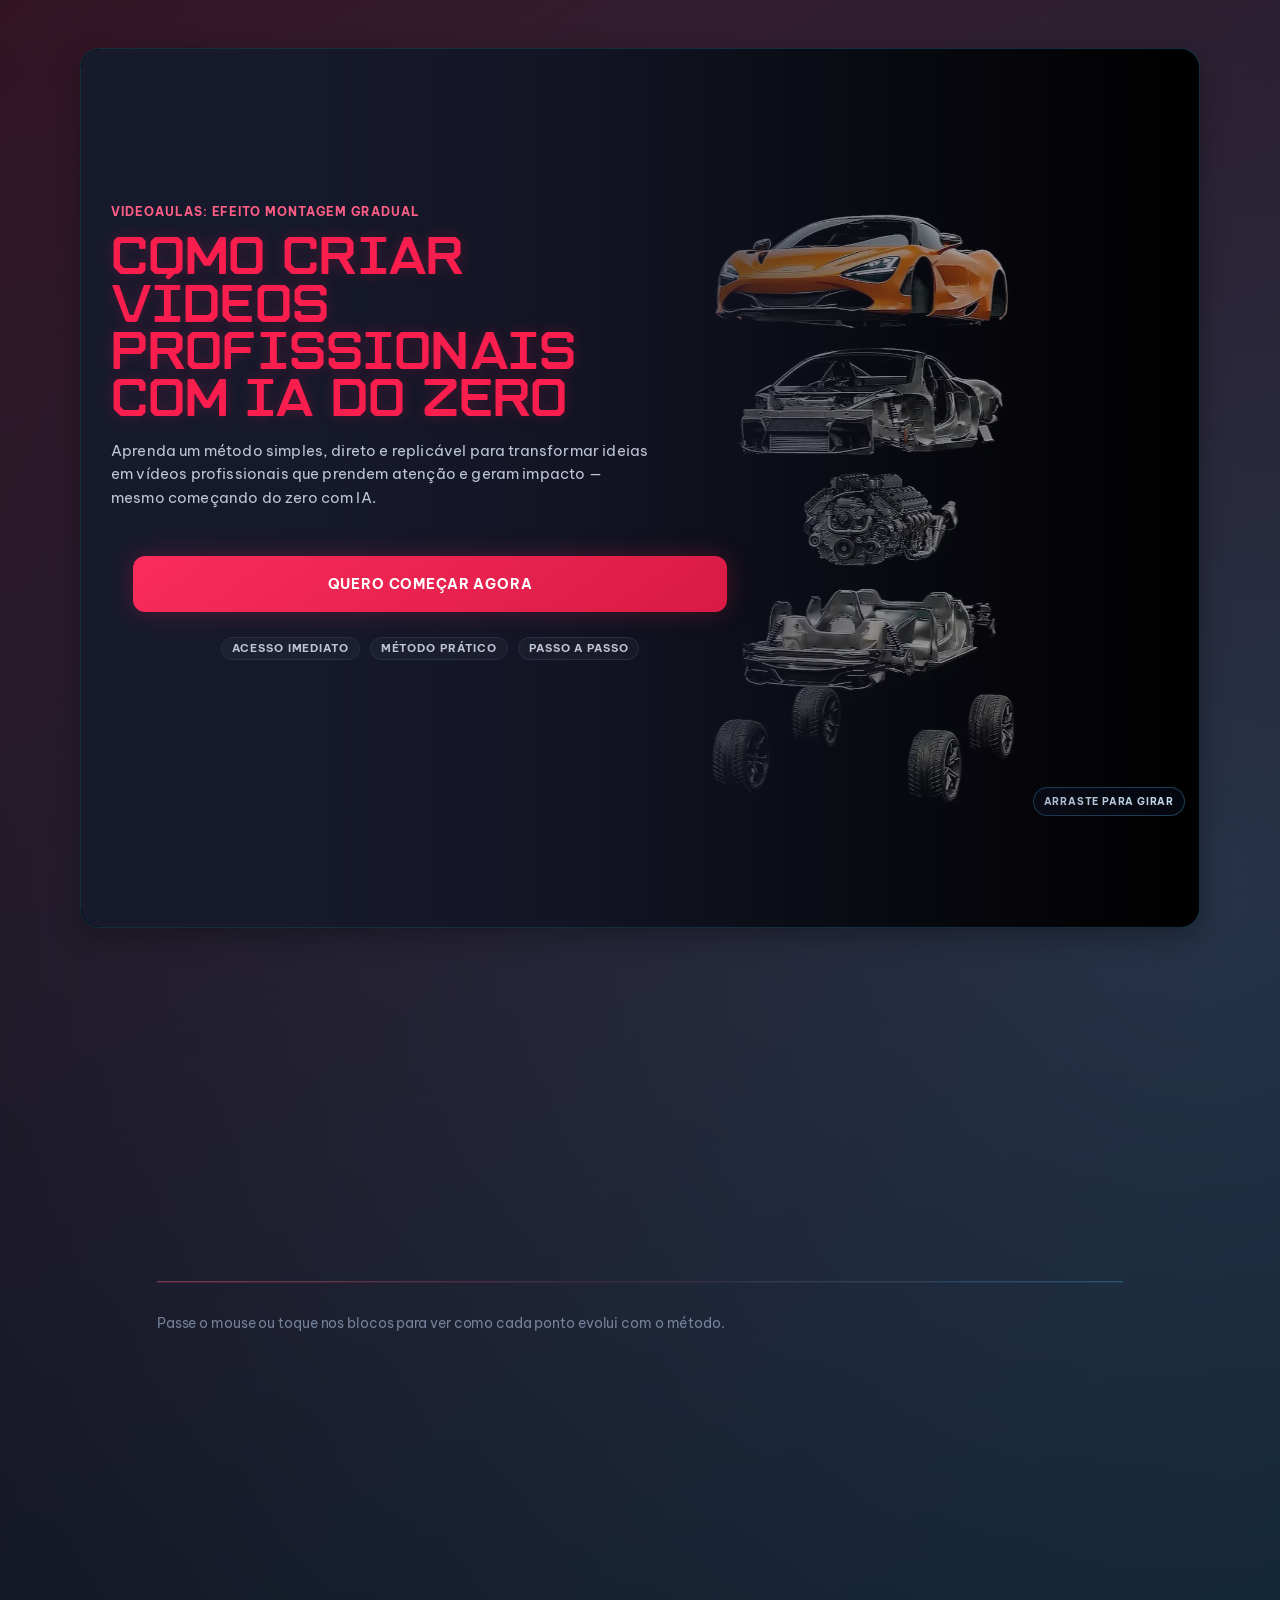
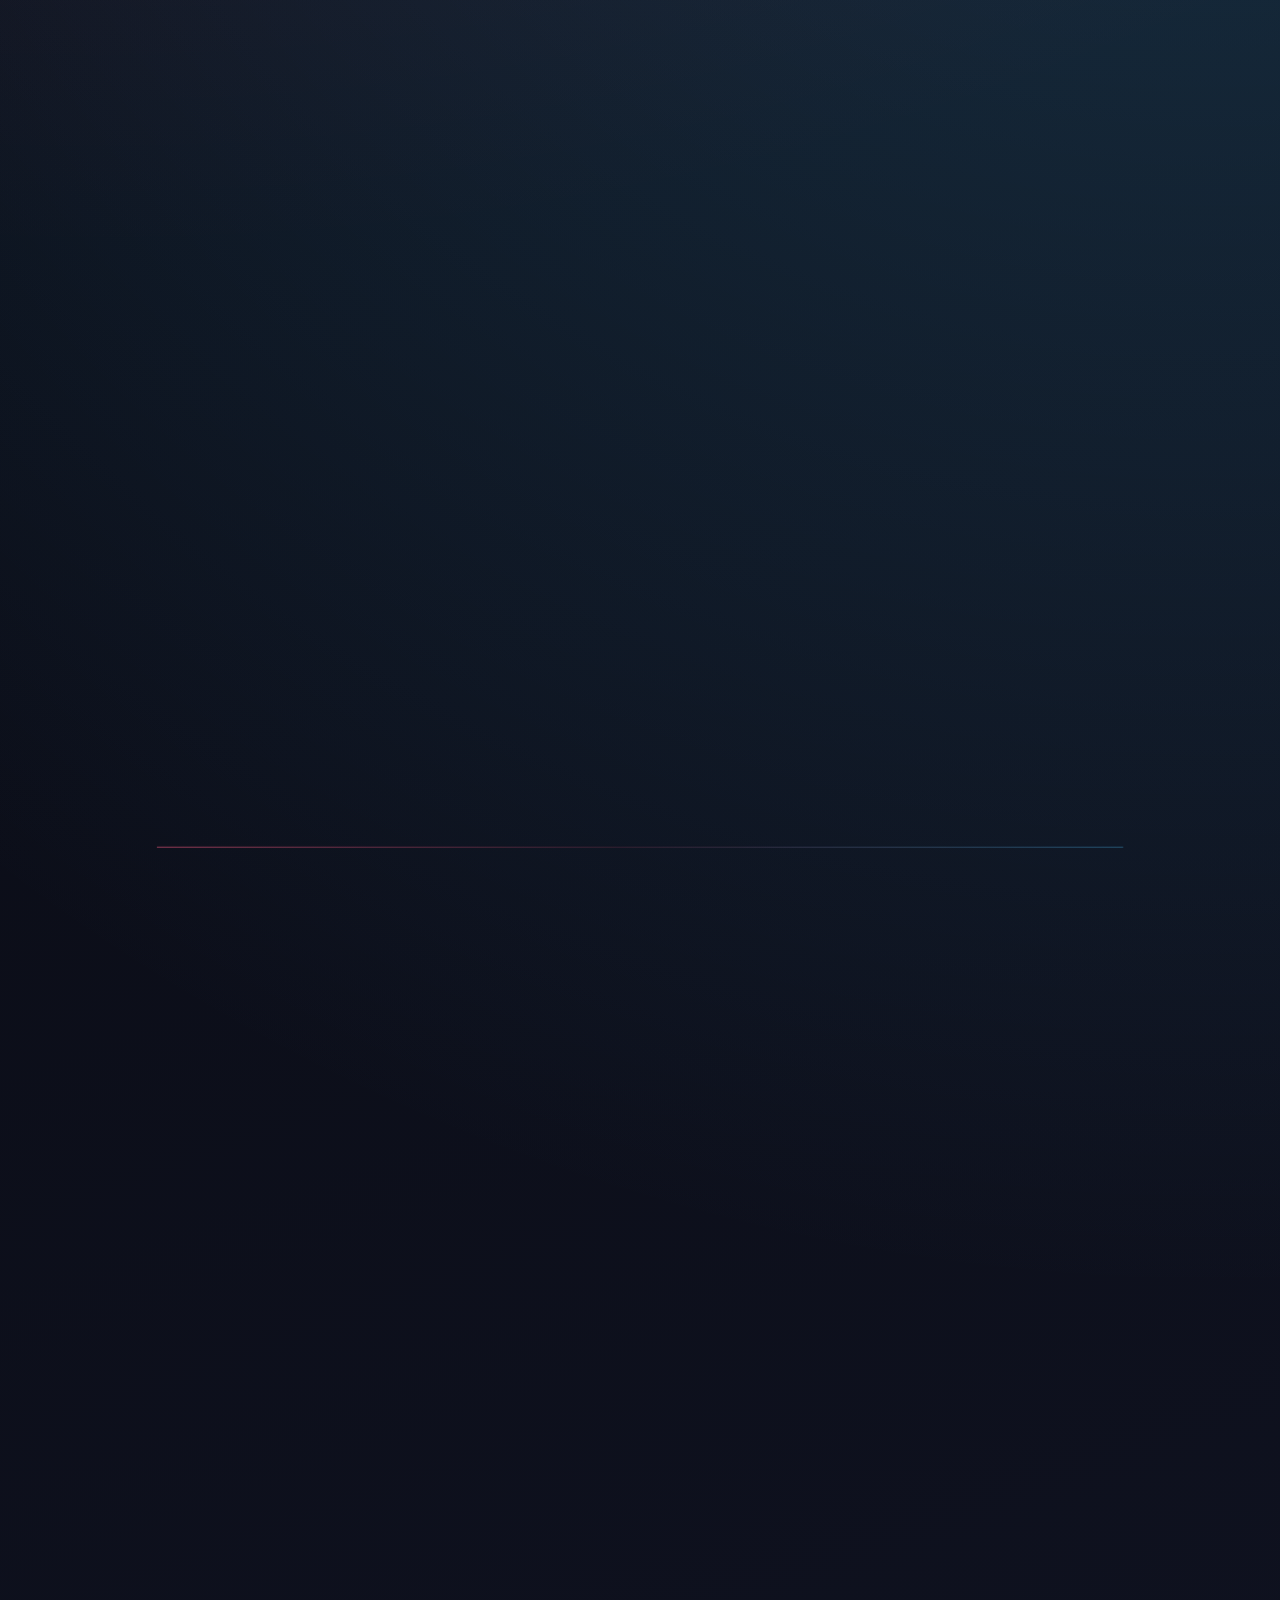
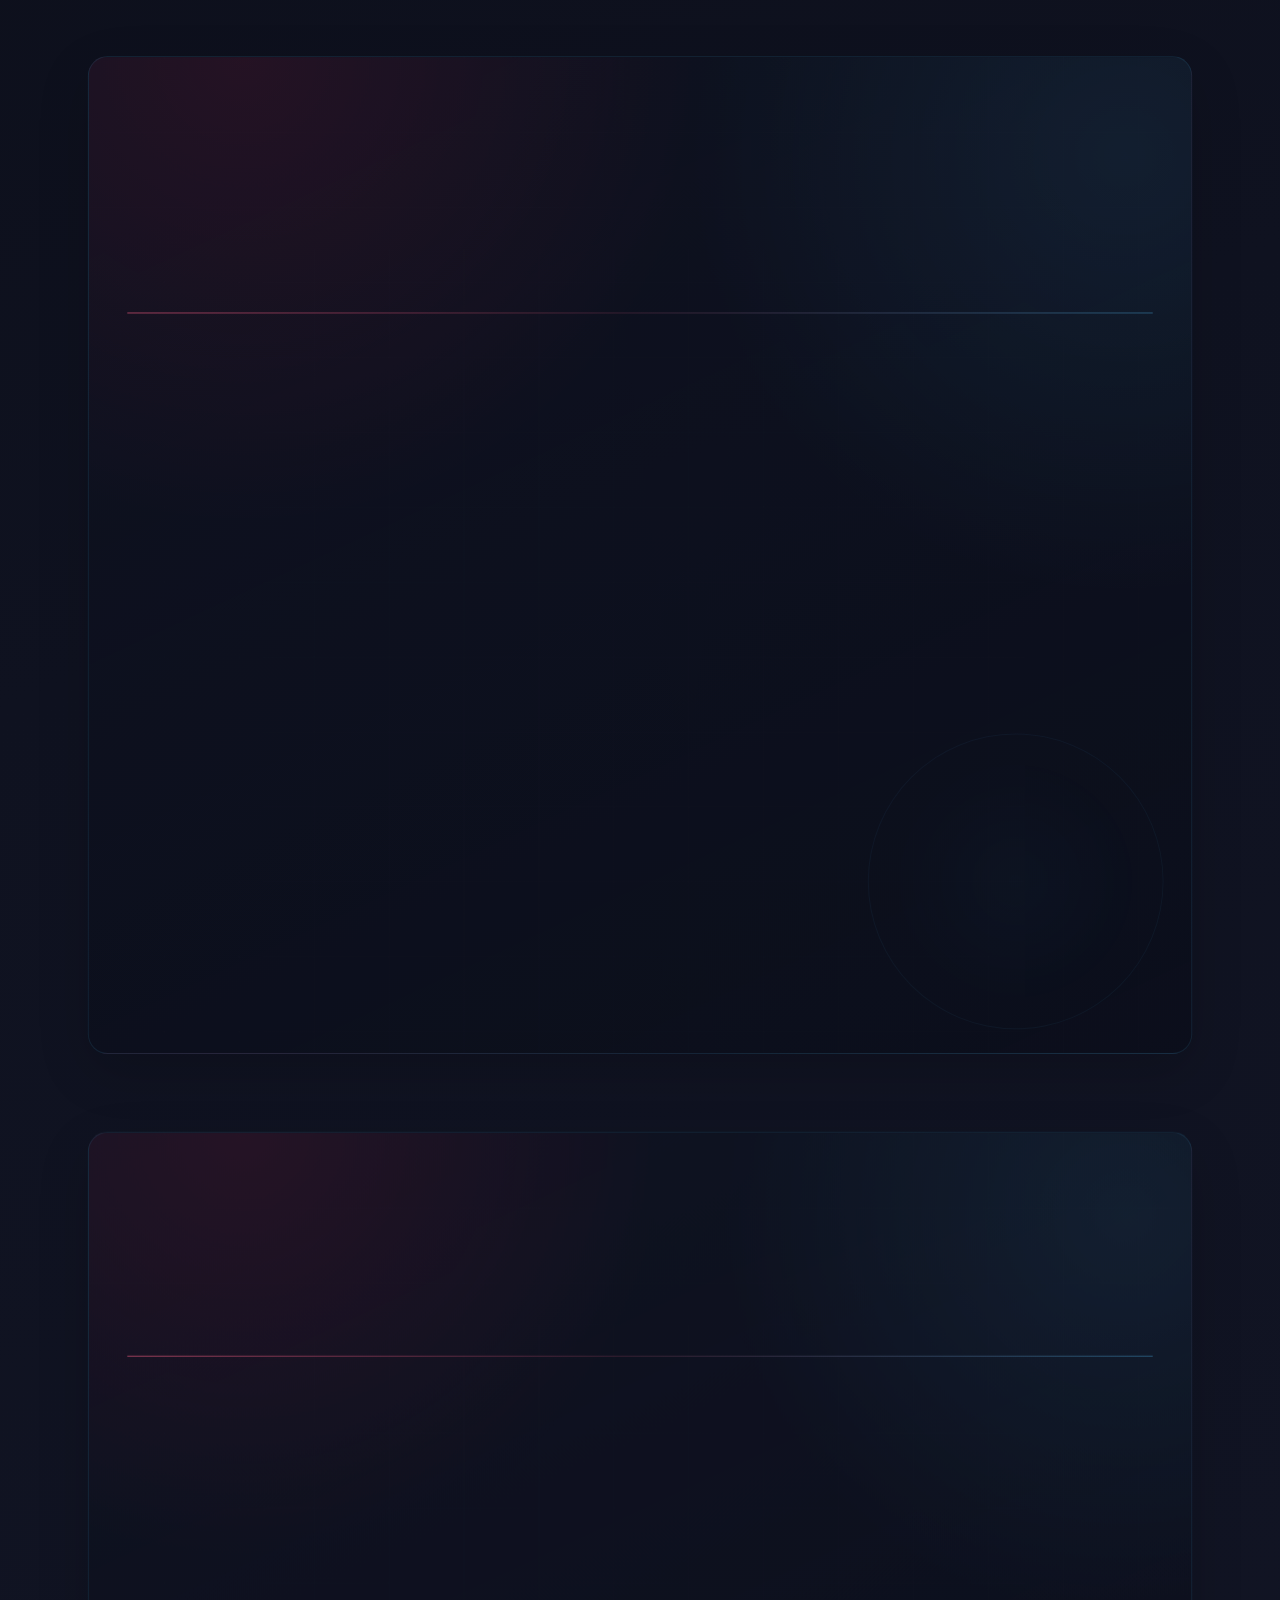
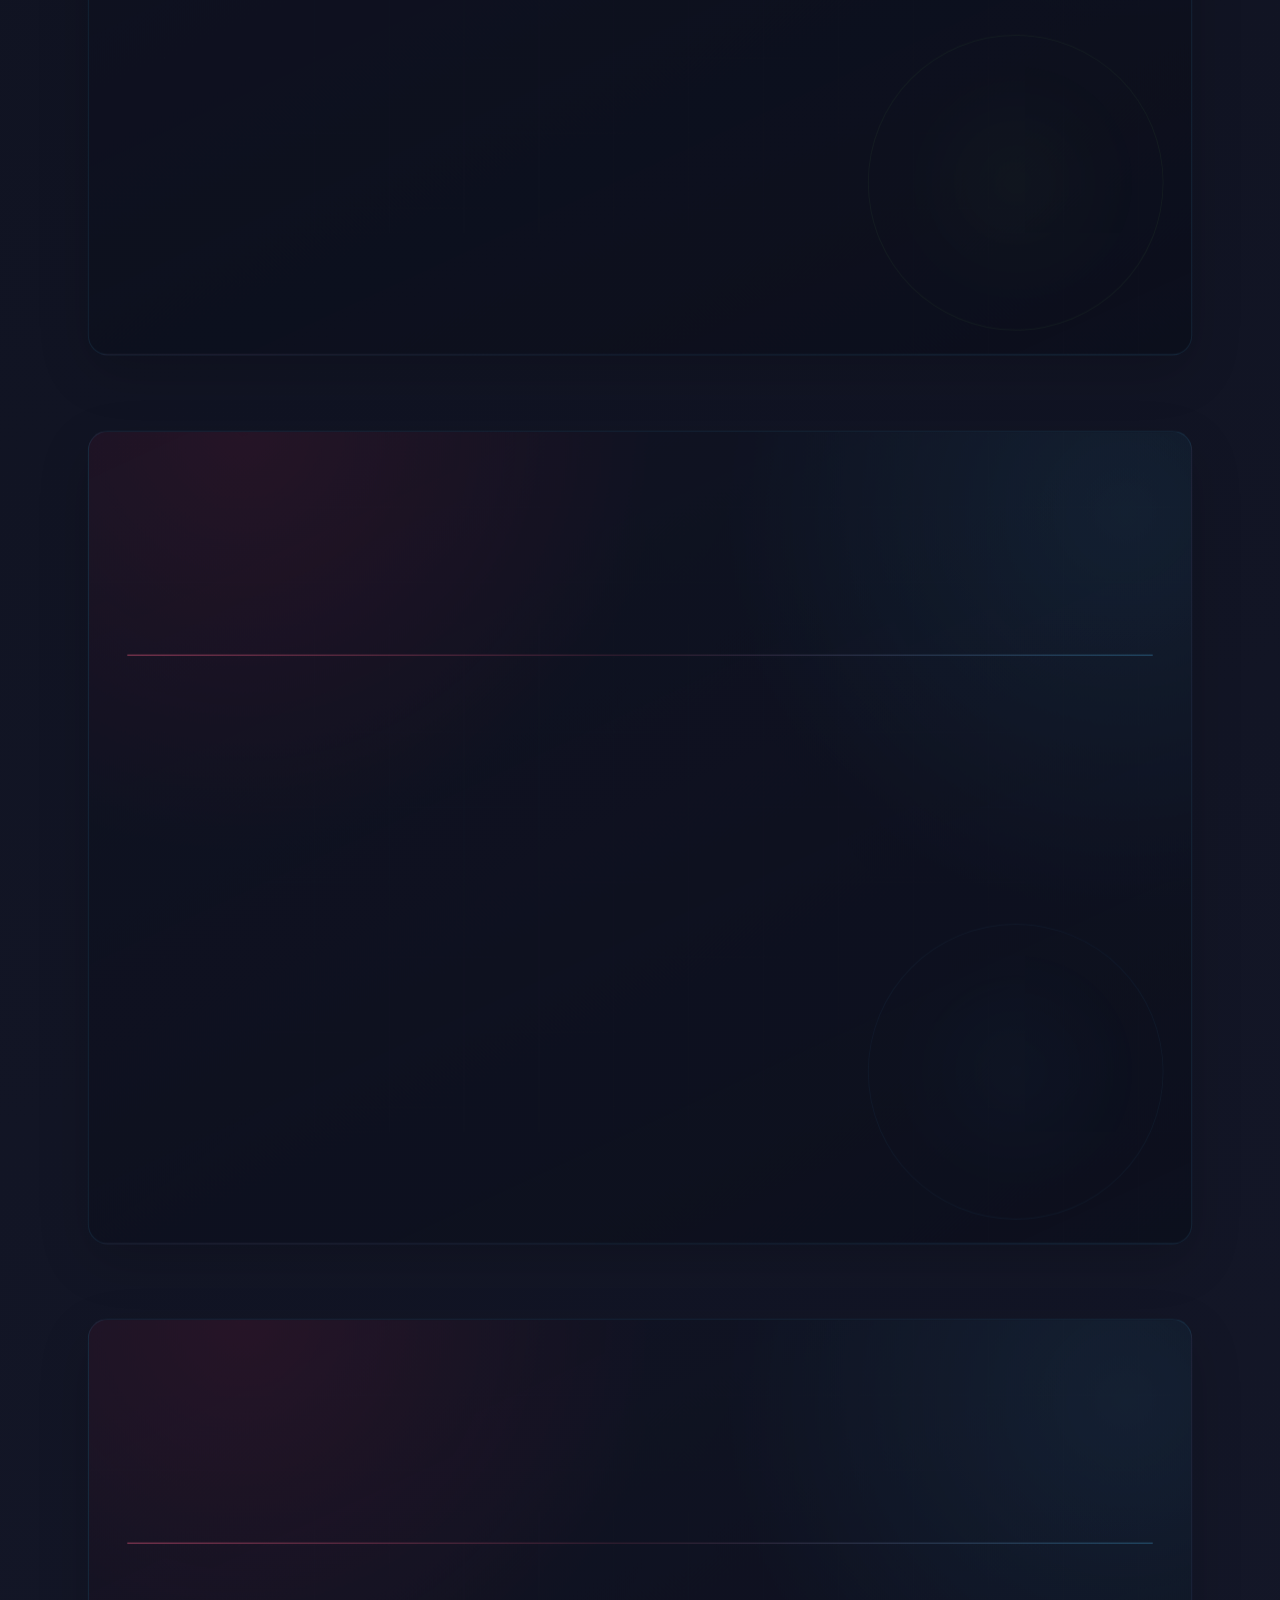
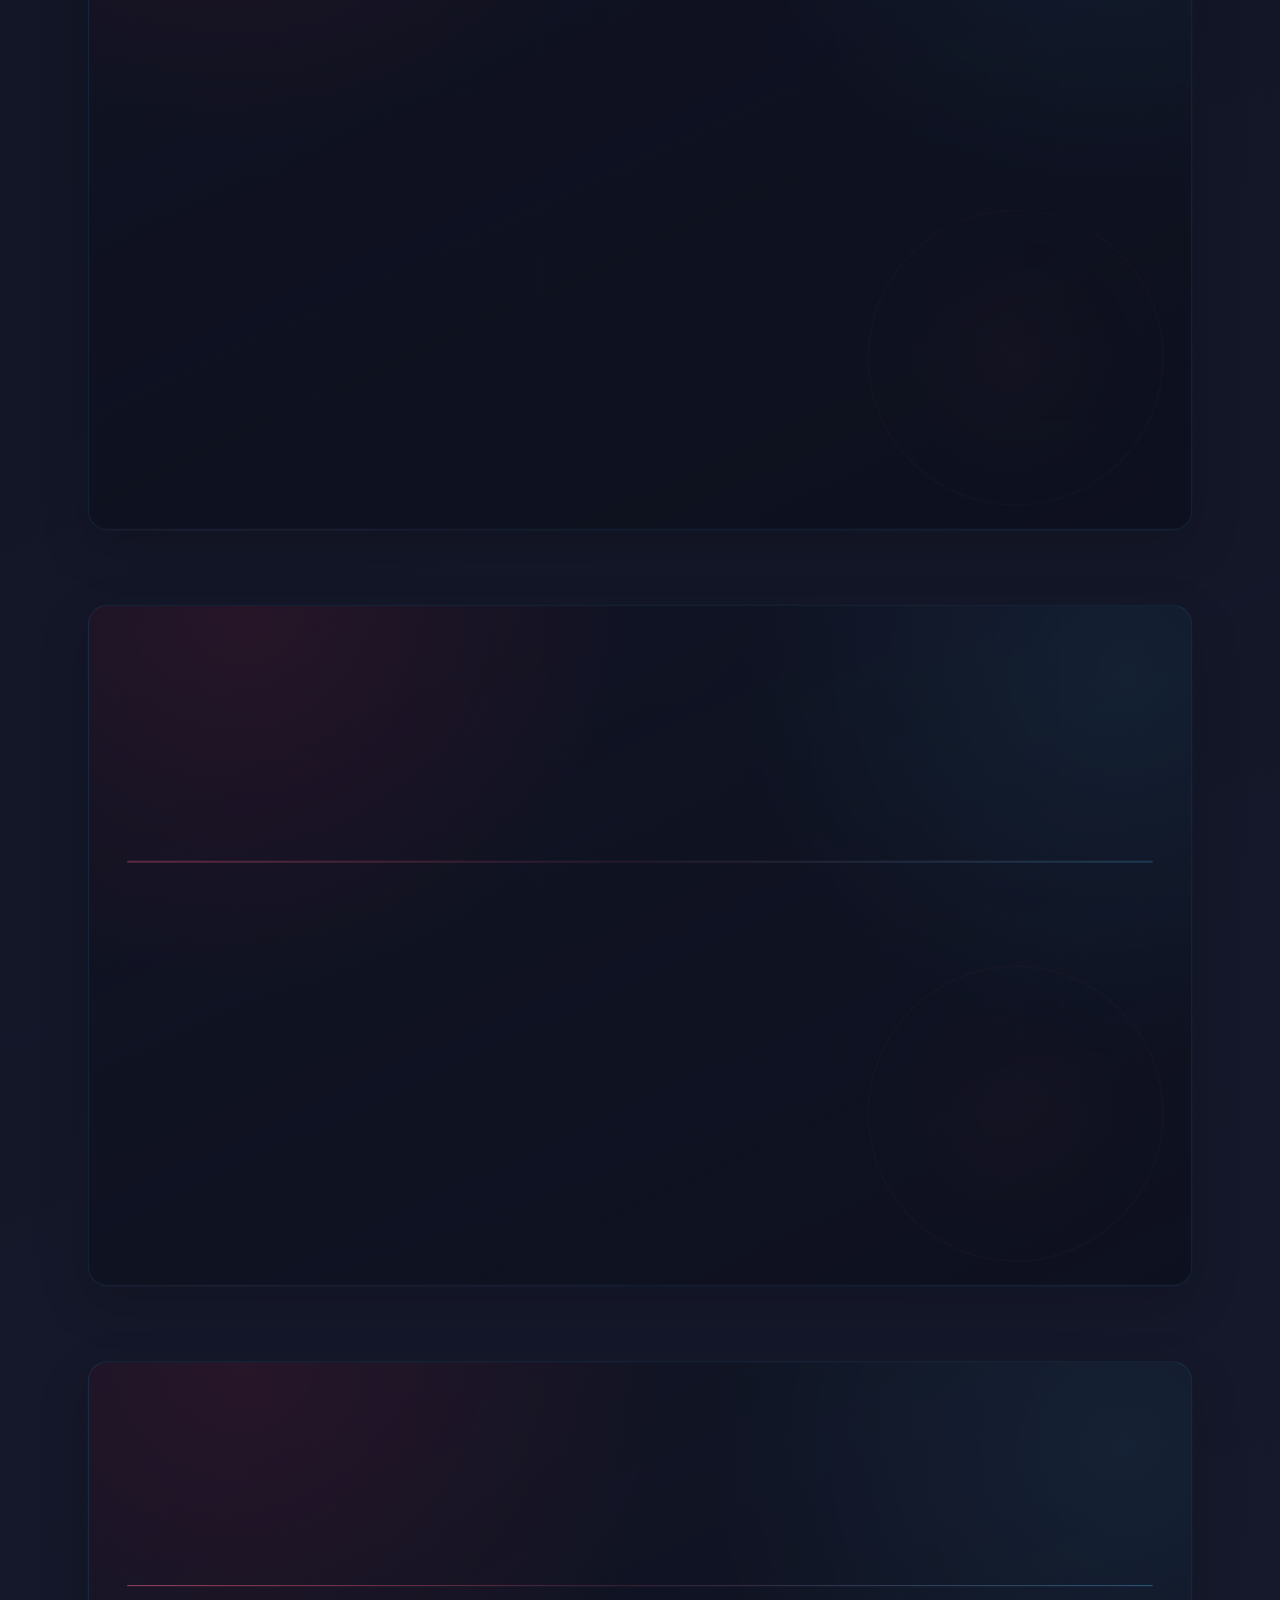
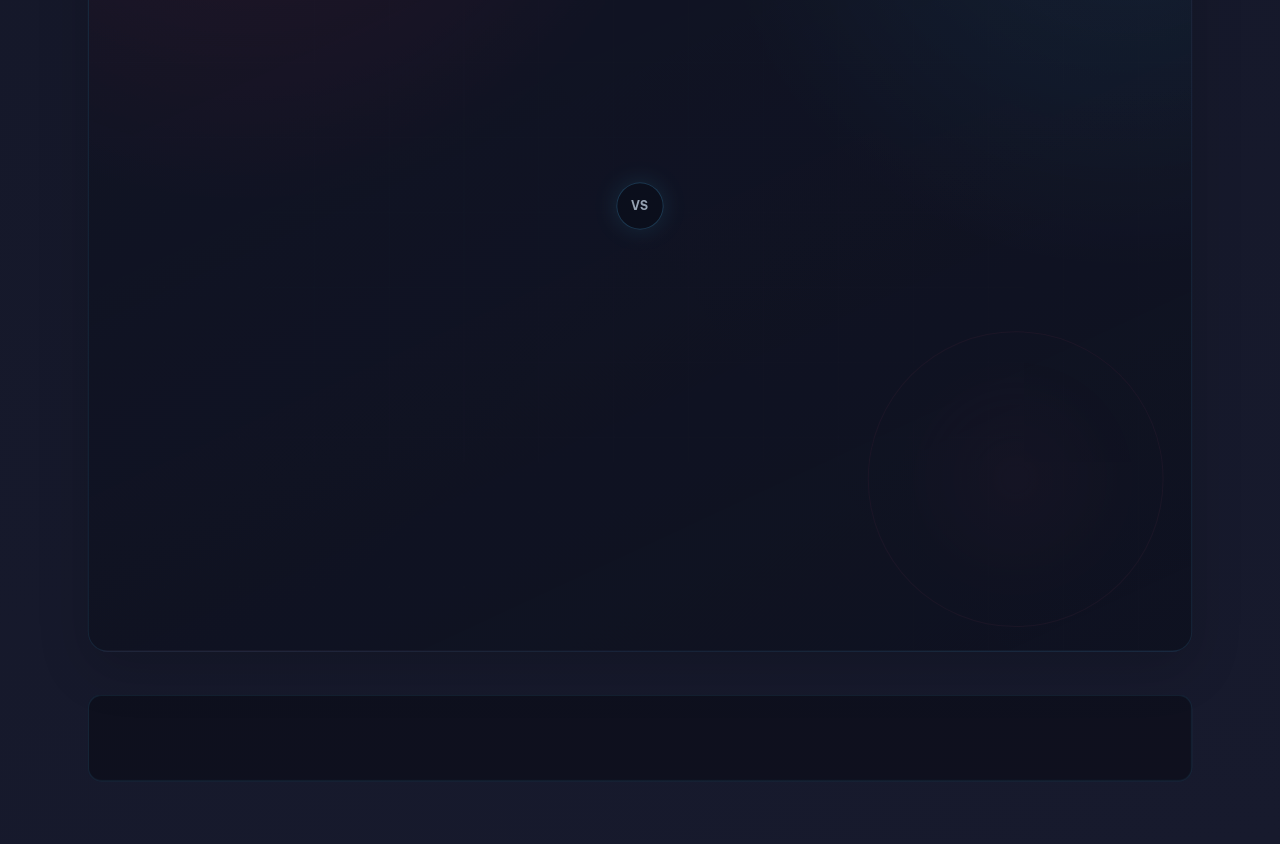
==== commit 442aea7f: "Atualização do site 2.0" ====
--- a/index.html
+++ b/index.html
@@ -3,12 +3,25 @@
 <head>
   <meta charset="utf-8">
   <meta name="viewport" content="width=device-width, initial-scale=1">
-  <script>document.documentElement.classList.add("motion-pending");</script>
+  <script>
+    document.documentElement.classList.add("motion-pending");
+    window.setTimeout(function revealIfScriptsFail() {
+      document.documentElement.classList.remove("motion-pending");
+    }, 3500);
+  </script>
   <title>Landing-Page-GSAP | Videoaulas de Montagem Automotiva com IA</title>
   <meta
     name="description"
     content="Como Criar V&iacute;deos Profissionais com IA do Zero: landing page com arquitetura limpa e preparada para GSAP + ScrollTrigger.">
-  <link rel="stylesheet" href="./assets/css/styles.css">
+  <style>
+    body {
+      margin: 0;
+      background: #06070d;
+      color: #f2f3fb;
+      font-family: Arial, sans-serif;
+    }
+  </style>
+  <link rel="stylesheet" href="./assets/css/styles.css?v=20260513">
 </head>
 <body>
   <div class="page-noise" aria-hidden="true"></div>
@@ -125,8 +138,8 @@
     <section class="lp-section-promise motion-section section-layout" data-section="promise" aria-labelledby="promessa-title">
       <header class="section-head">
         <h2 id="promessa-title" class="section-title">O Que Est&aacute; Por Tr&aacute;s dos V&iacute;deos Que Realmente Prendem Aten&ccedil;&atilde;o</h2>
-        <span class="section-divider" aria-hidden="true"></span>
         <p class="section-subtitle">Transforme sua edi&ccedil;&atilde;o e entregue v&iacute;deos com n&iacute;vel profissional.</p>
+        <span class="section-divider" aria-hidden="true"></span>
       </header>
 
       <div class="promise-grid" role="list">
@@ -158,11 +171,214 @@
       </div>
     </section>
 
-    <span id="comprar" class="anchor-target" aria-hidden="true"></span>
+    <!-- Secao: conteudo incluso -->
+    <section class="lp-content-section lp-section-includes motion-section section-layout" data-section="inclui" data-animate-section aria-labelledby="inclui-title">
+      <header class="section-head">
+        <h2 id="inclui-title" class="section-title">Tudo Que Voc&ecirc; Precisa Para Criar V&iacute;deos Profissionais (Mesmo do Zero)</h2>
+        <p class="section-subtitle">Conte&uacute;do objetivo para voc&ecirc; aprender, aplicar e evoluir rapidamente.</p>
+        <span class="section-divider" aria-hidden="true"></span>
+      </header>
+
+      <div class="content-grid feature-grid" role="list">
+        <article class="card feature-card" role="listitem" data-reveal>
+          <p class="feature-number">01</p>
+          <h3>Videoaulas Completas</h3>
+          <p>M&oacute;dulo por m&oacute;dulo, sem pular etapa.</p>
+        </article>
+        <article class="card feature-card" role="listitem" data-reveal>
+          <p class="feature-number">02</p>
+          <h3>Passo a Passo Detalhado</h3>
+          <p>Acompanhe exatamente o que fazer em cada parte do processo.</p>
+        </article>
+        <article class="card feature-card" role="listitem" data-reveal>
+          <p class="feature-number">03</p>
+          <h3>Explica&ccedil;&atilde;o Simples das IAs</h3>
+          <p>Voc&ecirc; entende o essencial sem linguagem t&eacute;cnica complicada.</p>
+        </article>
+        <article class="card feature-card" role="listitem" data-reveal>
+          <p class="feature-number">04</p>
+          <h3>Prompts Prontos</h3>
+          <p>Copie e cole para gerar resultados com agilidade.</p>
+        </article>
+        <article class="card feature-card" role="listitem" data-reveal>
+          <p class="feature-number">05</p>
+          <h3>Estrutura Organizada</h3>
+          <p>Aprendizado em sequ&ecirc;ncia para evitar confus&atilde;o.</p>
+        </article>
+        <article class="card feature-card" role="listitem" data-reveal>
+          <p class="feature-number">06</p>
+          <h3>Aplica&ccedil;&atilde;o Direta</h3>
+          <p>Foco total em montar efeitos automotivos que realmente impressionam.</p>
+        </article>
+      </div>
+
+      <div class="cta-row section-cta" data-reveal>
+        <a class="btn btn-primary" href="#comprar">Quero Acesso ao Conte&uacute;do Completo</a>
+      </div>
+    </section>
+
+    <!-- Secao: publico ideal -->
+    <section class="lp-content-section lp-section-fit motion-section section-layout" data-section="fit" data-animate-section aria-labelledby="objecoes-title">
+      <header class="section-head">
+        <h2 id="objecoes-title" class="section-title">Isso Funciona Pra Voc&ecirc;? Veja Se Voc&ecirc; Se Encaixa Aqui</h2>
+        <p class="section-subtitle">Entenda claramente se esse treinamento &eacute; para voc&ecirc;.</p>
+        <span class="section-divider" aria-hidden="true"></span>
+      </header>
+
+      <div class="fit-grid">
+        <article class="card audience-card is-positive" data-reveal>
+          <p class="card-kicker">Para quem &eacute;</p>
+          <h3>O treinamento encaixa bem para</h3>
+          <ul class="signal-list">
+            <li>Iniciantes que querem sair do b&aacute;sico.</li>
+            <li>Editores intermedi&aacute;rios travados na criatividade.</li>
+            <li>Quem quer dominar IA sem enrola&ccedil;&atilde;o.</li>
+          </ul>
+        </article>
+
+        <article class="card audience-card is-negative" data-reveal>
+          <p class="card-kicker">Para quem n&atilde;o &eacute;</p>
+          <h3>Talvez n&atilde;o seja o momento se</h3>
+          <ul class="signal-list">
+            <li>Voc&ecirc; procura atalho sem aplicar nada.</li>
+            <li>Voc&ecirc; n&atilde;o est&aacute; disposto a praticar.</li>
+            <li>Voc&ecirc; quer resultado sem executar o m&eacute;todo.</li>
+          </ul>
+        </article>
+      </div>
+
+      <div class="cta-row section-cta" data-reveal>
+        <a class="btn btn-primary" href="#comprar">Sou o P&uacute;blico Certo</a>
+      </div>
+    </section>
+
+    <!-- Secao: resultado esperado -->
+    <section class="lp-content-section lp-section-outcome motion-section section-layout" data-section="outcome" data-animate-section aria-labelledby="emocional-title">
+      <header class="section-head">
+        <h2 id="emocional-title" class="section-title">Como Seus V&iacute;deos V&atilde;o Parecer Depois Que Voc&ecirc; Aplicar Isso</h2>
+        <p class="section-subtitle">Mais que t&eacute;cnica: reconhecimento, confian&ccedil;a e evolu&ccedil;&atilde;o profissional.</p>
+        <span class="section-divider" aria-hidden="true"></span>
+      </header>
+
+      <div class="content-grid outcome-grid" role="list">
+        <article class="card outcome-card" role="listitem" data-step="01" data-reveal>
+          <span class="card-glow-dot" aria-hidden="true"></span>
+          <h3>Impressione com Seu N&iacute;vel</h3>
+          <p>Imagine mostrar seus v&iacute;deos e ouvir: &quot;Como voc&ecirc; fez isso?&quot;.</p>
+        </article>
+        <article class="card outcome-card" role="listitem" data-step="02" data-reveal>
+          <span class="card-glow-dot" aria-hidden="true"></span>
+          <h3>Ganhe Mais Engajamento</h3>
+          <p>Cenas mais impactantes aumentam reten&ccedil;&atilde;o, coment&aacute;rios e compartilhamentos.</p>
+        </article>
+        <article class="card outcome-card" role="listitem" data-step="03" data-reveal>
+          <span class="card-glow-dot" aria-hidden="true"></span>
+          <h3>Cres&ccedil;a Como Editor</h3>
+          <p>Destrave seu potencial e construa autoridade no que voc&ecirc; entrega.</p>
+        </article>
+      </div>
+
+      <div class="cta-row section-cta" data-reveal>
+        <a class="btn btn-primary" href="#comprar">Quero Evoluir de Verdade</a>
+      </div>
+    </section>
+
+    <!-- Secao: oferta -->
+    <section id="comprar" class="lp-content-section lp-section-offer motion-section section-layout" data-section="offer" data-animate-section aria-labelledby="oferta-title">
+      <header class="section-head">
+        <h2 id="oferta-title" class="section-title">O Atalho Para Sair do B&aacute;sico e Criar V&iacute;deos de Alto N&iacute;vel</h2>
+        <p class="section-subtitle">M&eacute;todo validado para acelerar seu resultado e te diferenciar no mercado.</p>
+        <span class="section-divider" aria-hidden="true"></span>
+      </header>
+
+      <div class="offer-layout">
+        <article class="card offer-value-card" data-reveal>
+          <p class="card-kicker">Valor percebido</p>
+          <h3>O que voc&ecirc; leva para a pr&aacute;tica</h3>
+          <ul class="signal-list">
+            <li>M&eacute;todo validado para cria&ccedil;&atilde;o de efeitos automotivos.</li>
+            <li>Economia de tempo com fluxo claro de produ&ccedil;&atilde;o.</li>
+            <li>Diferencial competitivo para se destacar.</li>
+          </ul>
+        </article>
+
+        <aside class="offer-box" data-reveal aria-label="Oferta">
+          <p class="offer-label">Investimento de Hoje</p>
+          <p class="offer-price">R$ ___,__</p>
+          <p class="offer-installments">ou em at&eacute; 12x de R$ __,__</p>
+          <div class="cta-row offer-cta">
+            <a class="btn btn-primary" href="#comprar">Garantir Minha Vaga Agora</a>
+          </div>
+          <p class="cta-note">Acesso imediato ap&oacute;s confirma&ccedil;&atilde;o.</p>
+        </aside>
+      </div>
+    </section>
+
+    <!-- Secao: urgencia -->
+    <section class="lp-content-section lp-section-urgency motion-section section-layout" data-section="urgency" data-animate-section aria-labelledby="escassez-title">
+      <header class="section-head">
+        <h2 id="escassez-title" class="section-title">Voc&ecirc; Pode Ignorar Isso... Ou Aproveitar Enquanto Ainda Est&aacute; Dispon&iacute;vel</h2>
+        <p class="section-subtitle">Essa condi&ccedil;&atilde;o n&atilde;o precisa ficar dispon&iacute;vel para sempre.</p>
+        <span class="section-divider" aria-hidden="true"></span>
+      </header>
+
+      <article class="urgency-note" data-reveal>
+        <p class="urgency-quote">O acesso pode sair do ar sem aviso e o pre&ccedil;o pode aumentar a qualquer momento.</p>
+        <p class="urgency-lead">Se voc&ecirc; quer entrar com a melhor condi&ccedil;&atilde;o, o momento certo &eacute; agora.</p>
+      </article>
+
+      <div class="cta-row section-cta" data-reveal>
+        <a class="btn btn-primary" href="#comprar">Garantir Antes Que Suba</a>
+      </div>
+    </section>
+
+    <!-- Secao: decisao final -->
+    <section class="lp-content-section lp-section-final motion-section section-layout" data-section="final" data-animate-section aria-labelledby="final-title">
+      <header class="section-head">
+        <h2 id="final-title" class="section-title">A Diferen&ccedil;a Entre Continuar Travado ou Evoluir Come&ccedil;a Aqui</h2>
+        <p class="section-subtitle">Escolha entre continuar travado ou dar o pr&oacute;ximo passo na sua evolu&ccedil;&atilde;o.</p>
+        <span class="section-divider" aria-hidden="true"></span>
+      </header>
+
+      <div class="final-comparison">
+        <article class="card final-card is-negative" data-reveal>
+          <p class="card-kicker">Continuar travado</p>
+          <h3>O que fica igual</h3>
+          <ul class="signal-list">
+            <li>V&iacute;deos sem impacto e sem diferencial.</li>
+            <li>Horas perdidas em tentativa e erro.</li>
+            <li>Sensa&ccedil;&atilde;o constante de estar atrasado.</li>
+          </ul>
+        </article>
+
+        <article class="card final-card is-positive" data-reveal>
+          <p class="card-kicker">Evoluir agora</p>
+          <h3>O que muda quando voc&ecirc; aplica</h3>
+          <ul class="signal-list">
+            <li>Efeitos profissionais com m&eacute;todo replic&aacute;vel.</li>
+            <li>Uso pr&aacute;tico de IA, mesmo sem experi&ecirc;ncia.</li>
+            <li>Mais destaque, engajamento e confian&ccedil;a.</li>
+          </ul>
+        </article>
+      </div>
+
+      <div class="cta-row section-cta" data-reveal>
+        <a class="btn btn-primary" href="#comprar">Quero Acessar as Videoaulas e Evoluir Hoje</a>
+      </div>
+      <p class="cta-note final-note" data-reveal>Sem enrola&ccedil;&atilde;o. Sem mist&eacute;rio. S&oacute; o passo a passo para voc&ecirc; aplicar e crescer.</p>
+    </section>
+
+    <!-- Rodape -->
+    <footer class="lp-footer motion-section" data-section="footer" data-animate-section>
+      <div class="footer-inner" data-reveal>
+        <p>Landing page de vendas pronta para produ&ccedil;&atilde;o.</p>
+        <p>Base visual alinhada ao design system em <code>legacy/references/design-system.html</code>.</p>
+      </div>
+    </footer>
   </main>
 
-  <script src="./assets/libs/gsap.min.js" defer></script>
-  <script src="./assets/libs/ScrollTrigger.min.js" defer></script>
-  <script src="./assets/js/main.js" defer></script>
+  <script src="./assets/libs/gsap.min.js?v=20260513" defer></script>
+  <script src="./assets/libs/ScrollTrigger.min.js?v=20260513" defer></script>
+  <script src="./assets/js/main.js?v=20260513" defer></script>
 </body>
 </html>
--- a/assets/css/styles.css
+++ b/assets/css/styles.css
@@ -120,7 +120,11 @@
 .lp-section-pain.is-scene-active .pain-card,
 .lp-section-pain.is-scene-near .pain-card,
 .lp-section-promise.is-scene-active .promise-card,
-.lp-section-promise.is-scene-near .promise-card {
+.lp-section-promise.is-scene-near .promise-card,
+.lp-content-section.is-scene-active [data-reveal],
+.lp-content-section.is-scene-near [data-reveal],
+.lp-footer.is-scene-active [data-reveal],
+.lp-footer.is-scene-near [data-reveal] {
   will-change: transform, opacity;
 }
 
@@ -290,6 +294,571 @@
   color: #e7efff;
   font-size: 14px;
   line-height: 1.55;
+}
+
+.lp-content-section {
+  --section-content-max: 980px;
+  --section-accent: var(--accent-cyan);
+  --section-watermark-opacity: 0.055;
+  --section-watermark-y: 52%;
+  border: 0;
+  border-radius: 0;
+  background: transparent;
+  box-shadow: none;
+  overflow: visible;
+  min-height: clamp(680px, 92svh, 940px);
+  padding-top: clamp(82px, 13.5vh, 146px);
+  padding-bottom: clamp(34px, 5.8vh, 72px);
+  align-content: center;
+  justify-items: center;
+  contain: paint;
+  gap: clamp(24px, 3.4vw, 44px);
+  isolation: isolate;
+}
+
+.lp-content-section::before {
+  content: attr(data-watermark);
+  position: absolute;
+  left: 50%;
+  top: var(--section-watermark-y);
+  z-index: -2;
+  width: min(100vw, 1240px);
+  color: var(--section-accent);
+  font-family: "Underwave", sans-serif;
+  font-size: clamp(5.2rem, 18vw, 13rem);
+  line-height: 0.8;
+  text-align: center;
+  text-transform: uppercase;
+  opacity: var(--section-watermark-opacity);
+  transform: translate(-50%, -50%);
+  pointer-events: none;
+  transition: opacity 520ms ease, transform 700ms ease;
+}
+
+.lp-content-section::after {
+  content: "";
+  position: absolute;
+  inset: clamp(30px, 5vw, 70px) 0;
+  z-index: -3;
+  background:
+    linear-gradient(90deg, rgba(78, 197, 255, 0.08) 1px, transparent 1px),
+    linear-gradient(180deg, rgba(255, 255, 255, 0.05) 1px, transparent 1px),
+    linear-gradient(120deg, transparent 0 38%, rgba(255, 95, 134, 0.08) 38% 39%, transparent 39% 100%);
+  background-size: 92px 92px, 92px 92px, 100% 100%;
+  opacity: 0.48;
+  -webkit-mask-image: linear-gradient(90deg, transparent, #000 16%, #000 84%, transparent);
+  mask-image: linear-gradient(90deg, transparent, #000 16%, #000 84%, transparent);
+  pointer-events: none;
+  transition: opacity 520ms ease, transform 700ms ease;
+}
+
+.lp-content-section > * {
+  position: relative;
+  z-index: 1;
+}
+
+.lp-content-section:not(.is-scene-active):not(.is-scene-near)::before {
+  opacity: 0.03;
+  transform: translate(-50%, -45%);
+}
+
+.lp-content-section:not(.is-scene-active):not(.is-scene-near)::after {
+  opacity: 0.22;
+  transform: translateY(16px);
+}
+
+.lp-section-offer {
+  --section-content-max: 1020px;
+  --section-accent: var(--brand-soft);
+  --section-watermark-y: 54%;
+}
+
+.lp-section-fit {
+  --section-accent: var(--accent-lime);
+}
+
+.lp-section-urgency,
+.lp-section-final {
+  --section-accent: var(--brand-soft);
+}
+
+.lp-content-section .section-head,
+.lp-content-section .content-grid,
+.lp-content-section .fit-grid,
+.lp-content-section .offer-layout,
+.lp-content-section .urgency-note,
+.lp-content-section .final-comparison,
+.lp-content-section .section-cta,
+.lp-content-section .final-note {
+  width: min(100%, var(--section-content-max));
+  margin-inline: auto;
+}
+
+.lp-content-section .section-head {
+  max-width: none;
+  border-bottom: 0;
+  padding-bottom: clamp(12px, 1.9vw, 20px);
+}
+
+.lp-content-section .section-divider {
+  width: min(100%, 520px);
+}
+
+.content-grid,
+.fit-grid,
+.offer-layout,
+.final-comparison {
+  display: grid;
+  gap: clamp(12px, 1.6vw, 18px);
+  margin: 0;
+}
+
+.feature-card,
+.audience-card,
+.outcome-card,
+.offer-value-card,
+.final-card {
+  position: relative;
+  display: grid;
+  gap: 10px;
+  min-height: 100%;
+  padding: clamp(14px, 2vw, 20px);
+  overflow: hidden;
+}
+
+.feature-card h3,
+.audience-card h3,
+.outcome-card h3,
+.offer-value-card h3,
+.final-card h3 {
+  margin: 0;
+  color: #ffe2ea;
+  font-size: 14px;
+  letter-spacing: 0;
+  line-height: 1.25;
+  text-transform: uppercase;
+}
+
+.feature-card p,
+.audience-card p,
+.outcome-card p,
+.offer-value-card p,
+.final-card p {
+  margin: 0;
+  color: #d3d9ea;
+  font-size: 14px;
+  line-height: 1.55;
+}
+
+.feature-card {
+  min-height: clamp(164px, 21vh, 224px);
+  align-content: space-between;
+}
+
+.feature-card::after {
+  content: "";
+  position: absolute;
+  right: 14px;
+  bottom: 14px;
+  width: 64px;
+  height: 64px;
+  border-right: 1px solid rgba(78, 197, 255, 0.32);
+  border-bottom: 1px solid rgba(255, 95, 134, 0.32);
+  opacity: 0.7;
+  pointer-events: none;
+}
+
+.audience-card,
+.final-card {
+  min-height: clamp(260px, 34vh, 360px);
+  align-content: space-between;
+  isolation: isolate;
+}
+
+.audience-card::after,
+.final-card::after,
+.offer-value-card::after,
+.offer-box::after {
+  position: absolute;
+  right: -10px;
+  bottom: -18px;
+  z-index: 0;
+  font-family: "Underwave", sans-serif;
+  font-size: clamp(4.8rem, 8vw, 7.4rem);
+  line-height: 0.8;
+  color: #ffffff;
+  opacity: 0.045;
+  text-transform: uppercase;
+  pointer-events: none;
+}
+
+.audience-card > *,
+.final-card > *,
+.offer-value-card > *,
+.offer-box > * {
+  position: relative;
+  z-index: 1;
+}
+
+.audience-card.is-positive::after {
+  content: "SIM";
+  color: var(--accent-lime);
+}
+
+.audience-card.is-negative::after {
+  content: "NAO";
+  color: var(--brand-soft);
+}
+
+.offer-value-card {
+  min-height: clamp(320px, 42vh, 460px);
+  align-content: space-between;
+  isolation: isolate;
+}
+
+.offer-value-card::after {
+  content: "VALOR";
+  color: var(--accent-cyan);
+}
+
+.final-card.is-negative::after {
+  content: "ANTES";
+  color: var(--brand-soft);
+}
+
+.final-card.is-positive::after {
+  content: "AGORA";
+  color: var(--accent-lime);
+}
+
+.feature-number,
+.card-kicker {
+  display: inline-flex;
+  width: fit-content;
+  align-items: center;
+  justify-content: center;
+  min-height: 24px;
+  padding: 4px 9px;
+  border: 1px solid rgba(78, 197, 255, 0.32);
+  border-radius: 999px;
+  color: #dff0ff;
+  background: rgba(78, 197, 255, 0.1);
+  font-size: 11px;
+  font-weight: 700;
+  letter-spacing: 0;
+  text-transform: uppercase;
+}
+
+.feature-card .feature-number,
+.audience-card .card-kicker,
+.offer-value-card .card-kicker,
+.final-card .card-kicker {
+  color: #dff0ff;
+}
+
+.signal-list {
+  display: grid;
+  gap: 8px;
+  margin: 0;
+  padding: 0;
+  list-style: none;
+  color: var(--text-soft);
+  font-size: 14px;
+  line-height: 1.5;
+}
+
+.signal-list li {
+  position: relative;
+  padding-left: 18px;
+}
+
+.signal-list li::before {
+  content: "";
+  position: absolute;
+  left: 0;
+  top: 0.72em;
+  width: 7px;
+  height: 7px;
+  border-radius: 999px;
+  background: var(--signal-color, var(--accent-cyan));
+  box-shadow: 0 0 12px var(--signal-shadow, rgba(78, 197, 255, 0.38));
+}
+
+.is-positive {
+  --signal-color: var(--accent-lime);
+  --signal-shadow: rgba(156, 255, 106, 0.42);
+  border-color: rgba(156, 255, 106, 0.34);
+  background:
+    radial-gradient(circle at 100% 0%, rgba(156, 255, 106, 0.14), transparent 58%),
+    linear-gradient(180deg, #141b2b, #101526);
+}
+
+.is-negative {
+  --signal-color: var(--brand-soft);
+  --signal-shadow: rgba(255, 95, 134, 0.45);
+  border-color: rgba(255, 95, 134, 0.34);
+  background:
+    radial-gradient(circle at 100% 0%, rgba(250, 30, 78, 0.16), transparent 58%),
+    linear-gradient(180deg, #1b1424, #101526);
+}
+
+.outcome-card {
+  position: relative;
+  padding-top: clamp(42px, 5vw, 52px);
+  min-height: clamp(310px, 42vh, 430px);
+  align-content: end;
+  isolation: isolate;
+}
+
+.outcome-card::before {
+  content: attr(data-step);
+  position: absolute;
+  top: 18px;
+  right: 18px;
+  z-index: 0;
+  color: var(--brand-soft);
+  font-family: "Underwave", sans-serif;
+  font-size: clamp(4.4rem, 8.5vw, 7.8rem);
+  line-height: 0.78;
+  opacity: 0.13;
+  pointer-events: none;
+}
+
+.outcome-card::after {
+  content: "";
+  position: absolute;
+  inset: auto 18px 18px 18px;
+  z-index: 0;
+  height: 46%;
+  border: 1px solid rgba(78, 197, 255, 0.14);
+  border-top-color: rgba(255, 95, 134, 0.26);
+  background:
+    repeating-linear-gradient(90deg, rgba(255, 255, 255, 0.055) 0 1px, transparent 1px 14px),
+    linear-gradient(180deg, transparent, rgba(78, 197, 255, 0.08));
+  opacity: 0.8;
+  pointer-events: none;
+}
+
+.outcome-card > * {
+  position: relative;
+  z-index: 1;
+}
+
+.card-glow-dot {
+  position: absolute;
+  top: 18px;
+  left: 18px;
+  width: 12px;
+  height: 12px;
+  border-radius: 999px;
+  background: var(--brand);
+  box-shadow:
+    0 0 0 8px rgba(250, 30, 78, 0.08),
+    0 0 24px rgba(250, 30, 78, 0.42);
+}
+
+.section-cta,
+.offer-cta {
+  justify-content: center;
+  margin-top: clamp(2px, 0.9vh, 10px);
+}
+
+.section-cta .btn,
+.offer-cta .btn {
+  width: min(100%, 560px);
+  min-height: 56px;
+  padding: 14px 24px;
+  font-size: 14px;
+  letter-spacing: 0.06em;
+}
+
+.offer-layout {
+  align-items: stretch;
+  min-height: clamp(360px, 48vh, 520px);
+}
+
+.offer-box {
+  position: relative;
+  display: grid;
+  align-content: center;
+  gap: 12px;
+  min-height: 100%;
+  border: 1px solid rgba(255, 95, 134, 0.42);
+  border-radius: 18px;
+  padding: clamp(18px, 3vw, 28px);
+  overflow: hidden;
+  background:
+    linear-gradient(90deg, rgba(78, 197, 255, 0.09) 1px, transparent 1px),
+    linear-gradient(180deg, rgba(255, 255, 255, 0.055) 1px, transparent 1px),
+    linear-gradient(145deg, rgba(250, 30, 78, 0.18), rgba(9, 11, 21, 0.82) 52%);
+  background-size: 46px 46px, 46px 46px, 100% 100%;
+  box-shadow: var(--shadow-soft);
+}
+
+.offer-box::after {
+  content: "ACESSO";
+  color: var(--brand-soft);
+}
+
+.offer-label {
+  margin: 0;
+  color: #ffd7e1;
+  font-size: 11px;
+  font-weight: 700;
+  letter-spacing: 0;
+  text-transform: uppercase;
+}
+
+.offer-price {
+  margin: 0;
+  font-family: "Underwave", sans-serif;
+  font-size: clamp(3rem, 7.2vw, 5.4rem);
+  line-height: 0.95;
+  color: #fff2f7;
+  text-transform: uppercase;
+  text-shadow: 0 0 22px rgba(255, 95, 134, 0.35);
+}
+
+.offer-installments {
+  margin: 0;
+  color: var(--text-soft);
+  font-size: 13px;
+}
+
+.cta-note {
+  margin: 0;
+  color: #a8b8d5;
+  font-size: 12px;
+  line-height: 1.5;
+  text-align: center;
+}
+
+.urgency-note {
+  position: relative;
+  display: grid;
+  gap: 10px;
+  min-height: clamp(300px, 38vh, 430px);
+  align-content: end;
+  padding: clamp(22px, 3.4vw, 34px);
+  border: 1px solid rgba(255, 95, 134, 0.34);
+  border-left: 4px solid var(--brand);
+  border-radius: 16px;
+  overflow: hidden;
+  background:
+    repeating-linear-gradient(90deg, rgba(255, 255, 255, 0.045) 0 1px, transparent 1px 28px),
+    linear-gradient(135deg, rgba(250, 30, 78, 0.2), transparent 42%),
+    rgba(250, 30, 78, 0.1);
+  box-shadow: var(--shadow-card);
+}
+
+.urgency-note::before {
+  content: "AGORA";
+  position: absolute;
+  top: clamp(18px, 3vw, 34px);
+  left: clamp(18px, 3vw, 34px);
+  color: var(--brand);
+  font-family: "Underwave", sans-serif;
+  font-size: clamp(4.4rem, 13vw, 9rem);
+  line-height: 0.78;
+  opacity: 0.13;
+  pointer-events: none;
+}
+
+.urgency-note::after {
+  content: "";
+  position: absolute;
+  right: clamp(18px, 3vw, 34px);
+  top: clamp(24px, 4vw, 46px);
+  width: min(34%, 240px);
+  height: min(46%, 180px);
+  border-top: 1px solid rgba(255, 95, 134, 0.42);
+  border-right: 1px solid rgba(78, 197, 255, 0.32);
+  background:
+    linear-gradient(135deg, rgba(255, 95, 134, 0.18), transparent 45%),
+    repeating-linear-gradient(0deg, transparent 0 16px, rgba(255, 255, 255, 0.06) 16px 17px);
+  opacity: 0.72;
+  pointer-events: none;
+}
+
+.urgency-note > * {
+  position: relative;
+  z-index: 1;
+  max-width: 72ch;
+}
+
+.urgency-quote {
+  margin: 0;
+  color: #ffe6ed;
+  font-size: 1.08rem;
+  line-height: 1.55;
+  font-weight: 700;
+}
+
+.urgency-lead {
+  margin: 0;
+  color: var(--text-soft);
+  font-size: 14px;
+  line-height: 1.55;
+}
+
+.final-note {
+  max-width: 72ch;
+}
+
+.final-comparison {
+  position: relative;
+}
+
+.final-comparison::before {
+  content: "VS";
+  position: absolute;
+  left: 50%;
+  top: 50%;
+  z-index: 2;
+  display: grid;
+  place-items: center;
+  width: 54px;
+  height: 54px;
+  border: 1px solid rgba(78, 197, 255, 0.34);
+  border-radius: 999px;
+  color: #dff0ff;
+  background: rgba(8, 11, 22, 0.94);
+  box-shadow: 0 0 24px rgba(78, 197, 255, 0.18);
+  font-size: 12px;
+  font-weight: 700;
+  letter-spacing: 0.08em;
+  transform: translate(-50%, -50%);
+  pointer-events: none;
+}
+
+.lp-footer.motion-section {
+  min-height: auto;
+  margin-top: clamp(18px, 2.4vw, 28px);
+  padding: 18px;
+  border: 1px solid rgba(78, 197, 255, 0.2);
+  border-radius: var(--radius-md);
+  background: rgba(7, 9, 16, 0.75);
+  box-shadow: none;
+}
+
+.footer-inner {
+  width: min(100%, var(--container-max));
+  margin-inline: auto;
+  color: #aeb3c9;
+  font-size: 12px;
+  line-height: 1.6;
+}
+
+.footer-inner p {
+  margin: 0;
+}
+
+.footer-inner p + p {
+  margin-top: 4px;
+}
+
+.footer-inner code {
+  color: #d6ecff;
 }
 
 .hero-layout {
@@ -836,10 +1405,14 @@
   background: linear-gradient(145deg, #fa2c5a, #d81a45);
 }
 
-.anchor-target {
-  display: block;
-  width: 1px;
-  height: 1px;
+@media (min-width: 760px) {
+  .feature-grid {
+    grid-template-columns: repeat(2, minmax(0, 1fr));
+  }
+
+  .outcome-grid {
+    grid-template-columns: repeat(3, minmax(0, 1fr));
+  }
 }
 
 @media (min-width: 960px) {
@@ -847,12 +1420,61 @@
     max-width: 95%;
   }
 
+  .lp-content-section .section-head {
+    grid-template-columns: minmax(0, 1.15fr) minmax(260px, 0.65fr);
+    column-gap: clamp(18px, 3vw, 42px);
+    align-items: end;
+  }
+
+  .lp-content-section .section-title {
+    max-width: 16ch;
+  }
+
+  .lp-content-section .section-subtitle {
+    grid-column: 2;
+    grid-row: 1;
+    justify-self: end;
+    max-width: 38ch;
+    padding-bottom: 4px;
+    text-align: right;
+  }
+
+  .lp-content-section .section-divider {
+    grid-column: 1 / -1;
+    grid-row: 2;
+  }
+
   .pain-grid {
     grid-template-columns: repeat(2, minmax(0, 1fr));
   }
 
   .promise-grid {
     grid-template-columns: repeat(2, minmax(0, 1fr));
+  }
+
+  .feature-grid {
+    grid-template-columns: repeat(6, minmax(0, 1fr));
+  }
+
+  .feature-card {
+    grid-column: span 2;
+  }
+
+  .feature-card:nth-child(1),
+  .feature-card:nth-child(6) {
+    grid-column: span 3;
+    min-height: clamp(190px, 24vh, 250px);
+  }
+
+  .fit-grid,
+  .offer-layout,
+  .final-comparison {
+    grid-template-columns: repeat(2, minmax(0, 1fr));
+  }
+
+  .fit-grid,
+  .final-comparison {
+    gap: clamp(18px, 2.4vw, 28px);
   }
 }
 
@@ -884,6 +1506,12 @@
 
   .hero-visual-media {
     width: min(100%, 520px);
+  }
+}
+
+@media (max-width: 959px) {
+  .final-comparison::before {
+    display: none;
   }
 }
 
@@ -912,6 +1540,23 @@
     min-height: clamp(620px, 90svh, 760px);
     padding-top: clamp(64px, 15vh, 108px);
     padding-bottom: clamp(24px, 5.8vh, 44px);
+  }
+
+  .lp-content-section {
+    min-height: clamp(620px, 90svh, 800px);
+    padding-top: clamp(60px, 13vh, 106px);
+    padding-bottom: clamp(24px, 5.8vh, 48px);
+  }
+
+  .lp-content-section::before {
+    top: 58%;
+    font-size: clamp(4rem, 24vw, 8.8rem);
+    opacity: 0.045;
+  }
+
+  .lp-content-section::after {
+    inset: 28px 0;
+    background-size: 64px 64px, 64px 64px, 100% 100%;
   }
 
   .lp-hero {
@@ -977,6 +1622,10 @@
     border-radius: var(--radius-md);
   }
 
+  .lp-hero {
+    --hero-screen-opacity: 0.72;
+  }
+
   .hero-layout {
     min-height: clamp(390px, 70svh, 520px);
     align-items: flex-start;
@@ -1012,6 +1661,7 @@
   .hero-benefits {
     margin-top: 8px;
     gap: 8px;
+    max-width: 270px;
   }
 
   .badge {
@@ -1019,6 +1669,11 @@
     font-size: 10px;
   }
 
+  .hero-benefits .benefit-tooltip:last-child {
+    flex-basis: 100%;
+    justify-content: center;
+  }
+
   .benefit-text {
     width: min(260px, 88vw);
     font-size: 12px;
@@ -1032,6 +1687,10 @@
   .hero-visual-media {
     width: min(100%, 420px);
     max-height: clamp(250px, 72vw, 430px);
+  }
+
+  .hero-spin-hint {
+    display: none;
   }
 
   .section-layout {
@@ -1096,6 +1755,77 @@
     font-size: 13px;
     line-height: 1.5;
   }
+
+  .feature-card,
+  .audience-card,
+  .outcome-card,
+  .offer-value-card,
+  .final-card,
+  .offer-box,
+  .urgency-note {
+    padding: 14px;
+  }
+
+  .outcome-card {
+    padding-top: 40px;
+    min-height: 230px;
+  }
+
+  .feature-card {
+    min-height: 150px;
+  }
+
+  .audience-card,
+  .final-card {
+    min-height: 220px;
+  }
+
+  .offer-value-card {
+    min-height: 260px;
+  }
+
+  .offer-layout {
+    min-height: 0;
+  }
+
+  .urgency-note {
+    min-height: 260px;
+  }
+
+  .feature-card h3,
+  .audience-card h3,
+  .outcome-card h3,
+  .offer-value-card h3,
+  .final-card h3 {
+    font-size: 13px;
+  }
+
+  .feature-card p,
+  .audience-card p,
+  .outcome-card p,
+  .offer-value-card p,
+  .final-card p,
+  .signal-list,
+  .urgency-lead {
+    font-size: 13px;
+    line-height: 1.5;
+  }
+
+  .urgency-quote {
+    font-size: 0.96rem;
+    line-height: 1.5;
+  }
+
+  .offer-price {
+    font-size: 2.15rem;
+  }
+
+  .section-cta .btn,
+  .offer-cta .btn {
+    min-height: 52px;
+    padding: 13px 18px;
+    font-size: 13px;
+  }
 }
 
 @media (max-width: 480px) {
@@ -1124,6 +1854,18 @@
   .hero-benefits {
     column-gap: 6px;
     row-gap: 8px;
+    width: 100%;
+    max-width: 270px;
+  }
+
+  .hero-benefits .badge {
+    padding-inline: 7px;
+    font-size: 9px;
+  }
+
+  .hero-benefits .benefit-tooltip:last-child {
+    flex-basis: 100%;
+    justify-content: center;
   }
 
   .benefit-text {
@@ -1133,10 +1875,7 @@
   }
 
   .hero-spin-hint {
-    right: 10px;
-    bottom: 10px;
-    font-size: 9px;
-    padding: 6px 8px;
+    display: none;
   }
 
   .hero-visual {
@@ -1171,3 +1910,861 @@
     scroll-behavior: auto !important;
   }
 }
+
+/* Premium sales-section cleanup
+   The previous expanded layer used oversized watermarks and tall forced cards.
+   This pass keeps the same content, but turns each section into a tighter,
+   calmer conversion block with intentional hierarchy and fewer competing layers. */
+.lp-content-section {
+  --section-content-max: 1040px;
+  --section-accent: var(--accent-cyan);
+  min-height: auto;
+  margin-top: clamp(28px, 4vw, 54px);
+  padding: clamp(52px, 7vw, 86px) clamp(18px, 3vw, 30px);
+  border: 1px solid rgba(78, 197, 255, 0.16);
+  border-radius: var(--radius-lg);
+  overflow: hidden;
+  background:
+    radial-gradient(circle at 14% 0%, rgba(250, 30, 78, 0.15), transparent 34%),
+    radial-gradient(circle at 94% 10%, rgba(78, 197, 255, 0.12), transparent 32%),
+    linear-gradient(155deg, rgba(16, 20, 35, 0.94), rgba(8, 11, 22, 0.78));
+  box-shadow: 0 18px 54px rgba(0, 0, 0, 0.26);
+  contain: paint;
+  align-content: start;
+  justify-items: stretch;
+  gap: clamp(24px, 3vw, 34px);
+}
+
+.lp-section-fit {
+  --section-accent: var(--accent-lime);
+}
+
+.lp-section-offer,
+.lp-section-urgency,
+.lp-section-final {
+  --section-accent: var(--brand-soft);
+}
+
+.lp-content-section::before {
+  content: "";
+  position: absolute;
+  inset: 0;
+  z-index: 0;
+  width: auto;
+  background:
+    linear-gradient(90deg, rgba(255, 255, 255, 0.04) 1px, transparent 1px),
+    linear-gradient(180deg, rgba(255, 255, 255, 0.035) 1px, transparent 1px);
+  background-size: 76px 76px;
+  opacity: 0.38;
+  transform: none;
+  pointer-events: none;
+  transition: opacity 420ms ease;
+}
+
+.lp-content-section::after {
+  content: "";
+  position: absolute;
+  inset: auto 28px 24px auto;
+  z-index: 0;
+  width: min(32vw, 300px);
+  height: min(32vw, 300px);
+  border: 1px solid color-mix(in srgb, var(--section-accent) 34%, transparent);
+  border-radius: 50%;
+  background:
+    radial-gradient(circle, color-mix(in srgb, var(--section-accent) 18%, transparent), transparent 62%);
+  opacity: 0.5;
+  mask-image: none;
+  transform: none;
+  pointer-events: none;
+  transition: opacity 420ms ease;
+}
+
+.lp-content-section:not(.is-scene-active):not(.is-scene-near)::before,
+.lp-content-section:not(.is-scene-active):not(.is-scene-near)::after {
+  opacity: 0.22;
+  transform: none;
+}
+
+.lp-content-section > * {
+  position: relative;
+  z-index: 1;
+}
+
+.lp-content-section .section-head {
+  width: min(100%, var(--section-content-max));
+  max-width: none;
+  margin-inline: auto;
+  display: grid;
+  grid-template-columns: minmax(0, 1fr);
+  gap: clamp(10px, 1.4vw, 14px);
+  padding: 0;
+  border-bottom: 0;
+}
+
+.lp-content-section .section-title {
+  max-width: 19ch;
+}
+
+.lp-content-section .section-subtitle {
+  max-width: 58ch;
+  color: #c9d0e4;
+  font-size: 14px;
+  line-height: 1.6;
+  text-align: left;
+}
+
+.lp-content-section .section-divider {
+  width: min(100%, 620px);
+}
+
+.lp-content-section .content-grid,
+.lp-content-section .fit-grid,
+.lp-content-section .offer-layout,
+.lp-content-section .final-comparison,
+.lp-content-section .urgency-note,
+.lp-content-section .section-cta,
+.lp-content-section .final-note {
+  width: min(100%, var(--section-content-max));
+}
+
+.content-grid,
+.fit-grid,
+.offer-layout,
+.final-comparison {
+  gap: clamp(14px, 2vw, 22px);
+}
+
+.feature-card,
+.audience-card,
+.outcome-card,
+.offer-value-card,
+.final-card,
+.offer-box,
+.urgency-note {
+  min-height: 0;
+  border-radius: 14px;
+  border-color: rgba(78, 197, 255, 0.14);
+  background:
+    radial-gradient(circle at 100% 0%, color-mix(in srgb, var(--section-accent) 12%, transparent), transparent 58%),
+    linear-gradient(180deg, rgba(22, 27, 45, 0.92), rgba(12, 16, 29, 0.92));
+  box-shadow: 0 14px 32px rgba(0, 0, 0, 0.22);
+}
+
+.feature-card,
+.audience-card,
+.offer-value-card,
+.final-card {
+  display: grid;
+  align-content: start;
+  gap: clamp(10px, 1.4vw, 16px);
+  padding: clamp(16px, 2.2vw, 24px);
+}
+
+.feature-card {
+  min-height: clamp(148px, 16vw, 188px);
+}
+
+.feature-card::after,
+.audience-card::after,
+.offer-value-card::after,
+.offer-box::after,
+.final-card::after,
+.outcome-card::after {
+  content: none;
+}
+
+.feature-number,
+.card-kicker {
+  min-height: 26px;
+  padding: 5px 10px;
+  border-color: color-mix(in srgb, var(--section-accent) 36%, transparent);
+  color: #e9f6ff;
+  background: color-mix(in srgb, var(--section-accent) 12%, rgba(255, 255, 255, 0.03));
+}
+
+.audience-card,
+.final-card {
+  min-height: clamp(230px, 27vw, 310px);
+}
+
+.audience-card h3,
+.offer-value-card h3,
+.final-card h3,
+.outcome-card h3,
+.feature-card h3 {
+  color: #ffe4eb;
+  font-size: clamp(13px, 1.25vw, 15px);
+  line-height: 1.32;
+  letter-spacing: 0.03em;
+}
+
+.signal-list {
+  gap: 10px;
+}
+
+.signal-list li {
+  padding-left: 22px;
+}
+
+.signal-list li::before {
+  top: 0.68em;
+  width: 8px;
+  height: 8px;
+}
+
+.is-positive {
+  border-color: rgba(156, 255, 106, 0.2);
+  background:
+    radial-gradient(circle at 100% 0%, rgba(156, 255, 106, 0.13), transparent 56%),
+    linear-gradient(180deg, rgba(18, 28, 34, 0.95), rgba(12, 16, 29, 0.92));
+}
+
+.is-negative {
+  border-color: rgba(255, 95, 134, 0.22);
+  background:
+    radial-gradient(circle at 100% 0%, rgba(250, 30, 78, 0.16), transparent 56%),
+    linear-gradient(180deg, rgba(32, 20, 35, 0.95), rgba(12, 16, 29, 0.92));
+}
+
+.outcome-grid {
+  align-items: stretch;
+}
+
+.outcome-card {
+  min-height: clamp(220px, 25vw, 300px);
+  display: grid;
+  align-content: end;
+  gap: 12px;
+  padding: clamp(18px, 2.4vw, 26px);
+}
+
+.outcome-card::before {
+  top: 18px;
+  right: 18px;
+  z-index: 0;
+  font-size: clamp(3.4rem, 6.4vw, 5.8rem);
+  opacity: 0.1;
+}
+
+.card-glow-dot {
+  top: 20px;
+  left: 20px;
+  width: 10px;
+  height: 10px;
+}
+
+.offer-layout {
+  min-height: auto;
+  align-items: stretch;
+}
+
+.offer-value-card,
+.offer-box {
+  min-height: clamp(300px, 34vw, 430px);
+}
+
+.offer-box {
+  align-content: center;
+  justify-items: start;
+  gap: 14px;
+  padding: clamp(22px, 3vw, 34px);
+  border-color: rgba(255, 95, 134, 0.34);
+  background:
+    radial-gradient(circle at 84% 0%, rgba(250, 30, 78, 0.24), transparent 42%),
+    linear-gradient(135deg, rgba(35, 16, 31, 0.96), rgba(13, 17, 31, 0.94));
+}
+
+.offer-price {
+  font-size: clamp(2.9rem, 5.6vw, 4.6rem);
+}
+
+.offer-cta,
+.section-cta {
+  margin-top: 0;
+}
+
+.offer-cta .btn,
+.section-cta .btn {
+  width: min(100%, 540px);
+}
+
+.offer-box .cta-note,
+.final-note {
+  text-align: left;
+}
+
+.urgency-note {
+  min-height: 0;
+  align-content: start;
+  gap: 12px;
+  padding: clamp(20px, 3vw, 32px);
+  border-left-width: 3px;
+}
+
+.urgency-note::before,
+.urgency-note::after {
+  content: none;
+}
+
+.urgency-quote {
+  max-width: 68ch;
+  font-size: clamp(1rem, 1.5vw, 1.18rem);
+}
+
+.final-comparison::before {
+  width: 48px;
+  height: 48px;
+  background: rgba(8, 11, 22, 0.98);
+}
+
+.final-note {
+  justify-self: center;
+  max-width: 58ch;
+  color: #b4bdd5;
+}
+
+.lp-footer.motion-section {
+  min-height: auto;
+  margin-top: clamp(24px, 3vw, 36px);
+}
+
+@media (min-width: 960px) {
+  .lp-content-section .section-head {
+    grid-template-columns: minmax(0, 0.9fr) minmax(300px, 0.72fr);
+    column-gap: clamp(28px, 4vw, 58px);
+    align-items: end;
+  }
+
+  .lp-content-section .section-title {
+    max-width: 18ch;
+  }
+
+  .lp-content-section .section-subtitle {
+    grid-column: 2;
+    grid-row: 1;
+    justify-self: end;
+    max-width: 40ch;
+    padding-bottom: 2px;
+    text-align: right;
+  }
+
+  .lp-content-section .section-divider {
+    grid-column: 1 / -1;
+    grid-row: 2;
+  }
+
+  .feature-grid {
+    grid-template-columns: repeat(3, minmax(0, 1fr));
+  }
+
+  .feature-card,
+  .feature-card:nth-child(1),
+  .feature-card:nth-child(6) {
+    grid-column: auto;
+  }
+
+  .outcome-grid {
+    grid-template-columns: repeat(3, minmax(0, 1fr));
+  }
+
+  .fit-grid,
+  .offer-layout,
+  .final-comparison {
+    grid-template-columns: repeat(2, minmax(0, 1fr));
+  }
+}
+
+@media (max-width: 780px) {
+  .lp-content-section {
+    margin-top: 22px;
+    min-height: auto;
+    padding: clamp(34px, 9vw, 54px) 14px;
+    border-radius: var(--radius-md);
+    gap: 22px;
+  }
+
+  .lp-content-section::before {
+    background-size: 52px 52px;
+    opacity: 0.24;
+  }
+
+  .lp-content-section::after {
+    width: 180px;
+    height: 180px;
+    right: -48px;
+    bottom: -56px;
+    opacity: 0.34;
+  }
+
+  .lp-content-section .section-subtitle {
+    text-align: left;
+  }
+
+  .feature-card,
+  .audience-card,
+  .outcome-card,
+  .offer-value-card,
+  .final-card,
+  .offer-box,
+  .urgency-note {
+    min-height: 0;
+    padding: 16px;
+  }
+
+  .offer-value-card,
+  .offer-box {
+    min-height: 0;
+  }
+
+  .final-comparison::before {
+    display: none;
+  }
+}
+
+@media (prefers-reduced-motion: reduce) {
+  .lp-content-section::before,
+  .lp-content-section::after {
+    transition: none !important;
+  }
+}
+
+/* Premium rhythm system
+   Keeps typography and content spacing consistent across the whole sales page. */
+:root {
+  --rhythm-section-gap: clamp(34px, 5vw, 68px);
+  --rhythm-section-padding-y: clamp(58px, 8vw, 96px);
+  --rhythm-head-gap: clamp(10px, 1.4vw, 16px);
+  --rhythm-after-head: clamp(26px, 3.4vw, 42px);
+  --rhythm-card-gap: clamp(14px, 1.8vw, 22px);
+  --rhythm-card-padding: clamp(18px, 2.5vw, 28px);
+  --rhythm-cta-gap: clamp(22px, 3vw, 34px);
+}
+
+.lp-page {
+  padding-bottom: clamp(54px, 7vw, 88px);
+}
+
+.motion-section {
+  margin-top: var(--rhythm-section-gap);
+}
+
+.lp-hero {
+  margin-top: clamp(14px, 2.2vw, 24px);
+}
+
+.lp-section-pain,
+.lp-section-promise,
+.lp-content-section {
+  padding-top: var(--rhythm-section-padding-y);
+  padding-bottom: var(--rhythm-section-padding-y);
+}
+
+.section-layout {
+  gap: var(--rhythm-after-head);
+}
+
+.section-head,
+.lp-section-pain .section-head,
+.lp-section-promise .section-head,
+.lp-content-section .section-head {
+  gap: var(--rhythm-head-gap);
+  padding-bottom: clamp(14px, 2vw, 22px);
+}
+
+.section-head h2,
+.section-title {
+  max-width: min(100%, 34ch);
+}
+
+.section-subtitle,
+.section-meta {
+  max-width: 66ch;
+  line-height: 1.65;
+}
+
+.section-divider {
+  margin-top: clamp(4px, 0.7vw, 8px);
+}
+
+.pain-grid,
+.promise-grid,
+.content-grid,
+.fit-grid,
+.offer-layout,
+.final-comparison {
+  gap: var(--rhythm-card-gap);
+}
+
+.card,
+.pain-card,
+.promise-card,
+.feature-card,
+.audience-card,
+.outcome-card,
+.offer-value-card,
+.final-card,
+.offer-box,
+.urgency-note,
+.promise-highlight,
+.pain-quote {
+  padding: var(--rhythm-card-padding);
+}
+
+.promise-card,
+.feature-card,
+.audience-card,
+.outcome-card,
+.offer-value-card,
+.final-card,
+.offer-box,
+.urgency-note,
+.promise-highlight {
+  gap: clamp(10px, 1.4vw, 16px);
+}
+
+.pain-card {
+  padding: clamp(16px, 2vw, 22px);
+}
+
+.pain-before,
+.pain-after,
+.promise-card p,
+.feature-card p,
+.audience-card p,
+.outcome-card p,
+.offer-value-card p,
+.final-card p,
+.promise-highlight-text,
+.urgency-lead,
+.signal-list {
+  line-height: 1.62;
+}
+
+.signal-list {
+  gap: clamp(9px, 1.2vw, 13px);
+}
+
+.pain-progress {
+  margin-top: calc(var(--rhythm-card-gap) * -0.25);
+}
+
+.pain-quote,
+.promise-highlight,
+.urgency-note {
+  margin-top: clamp(2px, 0.5vw, 8px);
+}
+
+.hero-cta,
+.pain-cta,
+.promise-cta,
+.section-cta,
+.offer-cta {
+  margin-top: var(--rhythm-cta-gap);
+}
+
+.offer-box .offer-cta {
+  margin-top: clamp(12px, 1.8vw, 18px);
+}
+
+.final-note {
+  margin-top: calc(var(--rhythm-cta-gap) * -0.35);
+  line-height: 1.6;
+}
+
+.footer-inner {
+  display: grid;
+  gap: 6px;
+}
+
+@media (max-width: 780px) {
+  :root {
+    --rhythm-section-gap: 24px;
+    --rhythm-section-padding-y: clamp(38px, 10vw, 56px);
+    --rhythm-after-head: 24px;
+    --rhythm-card-gap: 14px;
+    --rhythm-card-padding: 16px;
+    --rhythm-cta-gap: 20px;
+  }
+
+  .lp-page {
+    padding-bottom: clamp(46px, 12vw, 66px);
+  }
+
+  .section-head,
+  .lp-section-pain .section-head,
+  .lp-section-promise .section-head,
+  .lp-content-section .section-head {
+    padding-bottom: 14px;
+  }
+
+  .section-subtitle,
+  .section-meta {
+    line-height: 1.58;
+  }
+}
+
+/* Align new section headings with the first sections:
+   stacked title, subtitle below it, and a calm divider instead of a tight two-column header. */
+.lp-content-section .section-head {
+  display: grid;
+  grid-template-columns: 1fr;
+  gap: clamp(8px, 1.2vw, 14px);
+  align-items: start;
+  justify-items: start;
+  max-width: none;
+  padding-bottom: clamp(12px, 1.8vw, 20px);
+  border-bottom: 0;
+}
+
+.lp-content-section .section-title {
+  max-width: min(100%, 32ch);
+}
+
+.lp-content-section .section-subtitle {
+  grid-column: auto;
+  grid-row: auto;
+  justify-self: start;
+  max-width: 64ch;
+  padding-bottom: 0;
+  text-align: left;
+}
+
+.lp-content-section .section-divider {
+  grid-column: auto;
+  grid-row: auto;
+  width: 100%;
+  margin-top: clamp(4px, 0.8vw, 8px);
+}
+
+@media (min-width: 960px) {
+  .lp-content-section .section-head {
+    grid-template-columns: 1fr;
+    column-gap: 0;
+    align-items: start;
+  }
+
+  .lp-content-section .section-title {
+    max-width: min(100%, 32ch);
+  }
+
+  .lp-content-section .section-subtitle {
+    grid-column: auto;
+    grid-row: auto;
+    justify-self: start;
+    max-width: 64ch;
+    text-align: left;
+  }
+
+  .lp-content-section .section-divider {
+    grid-column: auto;
+    grid-row: auto;
+    width: 100%;
+  }
+}
+
+/* Final heading rhythm sync after legacy overrides. */
+.lp-content-section .section-head {
+  gap: var(--rhythm-head-gap);
+  padding-bottom: clamp(14px, 2vw, 22px);
+}
+
+.lp-content-section .section-title {
+  max-width: min(100%, 34ch);
+}
+
+.lp-content-section .section-subtitle {
+  max-width: 66ch;
+  line-height: 1.65;
+}
+
+/* Approved section-header standard
+   Title and subtitle stay together; the divider is the clear separation before content. */
+.section-head,
+.lp-section-pain .section-head,
+.lp-section-promise .section-head,
+.lp-content-section .section-head {
+  display: grid;
+  grid-template-columns: 1fr;
+  justify-items: start;
+  align-items: start;
+  gap: clamp(9px, 1.15vw, 14px);
+  width: min(100%, var(--section-content-max, var(--promise-content-max, var(--pain-content-max, 980px))));
+  max-width: none;
+  margin-inline: auto;
+  padding-bottom: clamp(18px, 2.4vw, 26px);
+  border-bottom: 0;
+}
+
+.section-head .section-title,
+.section-head h2 {
+  margin: 0;
+  max-width: min(100%, 34ch);
+  font-family: "Underwave", sans-serif;
+  letter-spacing: 0.03em;
+  line-height: 1.05;
+  text-transform: uppercase;
+}
+
+.section-head .section-subtitle,
+.section-head .section-meta {
+  margin: 0;
+  max-width: 68ch;
+  color: var(--text-soft);
+  font-family: "Be Vietnam Pro", sans-serif;
+  font-size: 14px;
+  line-height: 1.62;
+  letter-spacing: 0;
+  text-align: left;
+}
+
+.section-head .section-subtitle {
+  order: 2;
+}
+
+.section-head .section-divider {
+  order: 3;
+  display: block;
+  width: 100%;
+  height: 1px;
+  margin-top: clamp(8px, 1vw, 12px);
+  background: linear-gradient(
+    90deg,
+    rgba(255, 95, 134, 0.92),
+    rgba(255, 95, 134, 0.28) 48%,
+    rgba(78, 197, 255, 0.58)
+  );
+  opacity: 1;
+  transform-origin: 0% 50%;
+}
+
+.section-head .section-meta {
+  order: 4;
+  margin-top: clamp(2px, 0.5vw, 6px);
+  color: #a8b8d5;
+}
+
+.lp-section-promise .section-head,
+.lp-content-section .section-head {
+  padding-bottom: clamp(18px, 2.4vw, 26px);
+}
+
+.lp-section-pain .section-divider,
+.lp-section-promise .section-divider,
+.lp-content-section .section-divider {
+  width: 100%;
+  margin-top: clamp(8px, 1vw, 12px);
+}
+
+.lp-section-pain .section-head {
+  padding-top: 0;
+}
+
+.lp-section-pain .section-meta {
+  max-width: 68ch;
+}
+
+.kicker,
+.hero-kicker,
+.promise-highlight-kicker,
+.pain-tip-label,
+.offer-label,
+.card-kicker,
+.feature-number,
+.badge {
+  font-family: "Be Vietnam Pro", sans-serif;
+  letter-spacing: 0.08em;
+}
+
+.hero-title,
+.section-title,
+.section-head h2,
+.offer-price {
+  font-family: "Underwave", sans-serif;
+}
+
+.hero-lead,
+.section-subtitle,
+.section-meta,
+.promise-card p,
+.feature-card p,
+.audience-card p,
+.outcome-card p,
+.offer-value-card p,
+.final-card p,
+.urgency-lead,
+.signal-list,
+.cta-note {
+  font-family: "Be Vietnam Pro", sans-serif;
+}
+
+@media (min-width: 960px) {
+  .lp-content-section .section-head,
+  .lp-section-promise .section-head,
+  .lp-section-pain .section-head {
+    grid-template-columns: 1fr;
+    column-gap: 0;
+  }
+
+  .lp-content-section .section-subtitle,
+  .lp-section-promise .section-subtitle,
+  .lp-section-pain .section-subtitle {
+    grid-column: auto;
+    grid-row: auto;
+    justify-self: start;
+    max-width: 68ch;
+    padding-bottom: 0;
+    text-align: left;
+  }
+
+  .lp-content-section .section-divider,
+  .lp-section-promise .section-divider,
+  .lp-section-pain .section-divider {
+    grid-column: auto;
+    grid-row: auto;
+  }
+}
+
+@media (max-width: 640px) {
+  .section-head .section-subtitle,
+  .section-head .section-meta {
+    font-size: 13px;
+    line-height: 1.58;
+  }
+
+  .section-head,
+  .lp-section-pain .section-head,
+  .lp-section-promise .section-head,
+  .lp-content-section .section-head {
+    padding-bottom: 16px;
+  }
+}
+
+/* Divider visibility guardrail:
+   every section keeps the approved title/subtitle/divider rhythm, independent of animation state. */
+.section-head > .section-divider,
+.lp-section-pain .section-head > .section-divider,
+.lp-section-promise .section-head > .section-divider,
+.lp-content-section .section-head > .section-divider {
+  order: 3;
+  display: block;
+  width: 100%;
+  height: 1px;
+  margin-top: clamp(8px, 1vw, 12px);
+  background: linear-gradient(
+    90deg,
+    rgba(255, 95, 134, 0.92),
+    rgba(255, 95, 134, 0.28) 48%,
+    rgba(78, 197, 255, 0.58)
+  );
+  opacity: 1;
+  visibility: visible;
+  transform: scaleX(1);
+}
+
+.section-head > .section-subtitle {
+  order: 2;
+}
+
+.section-head > .section-meta {
+  order: 4;
+}
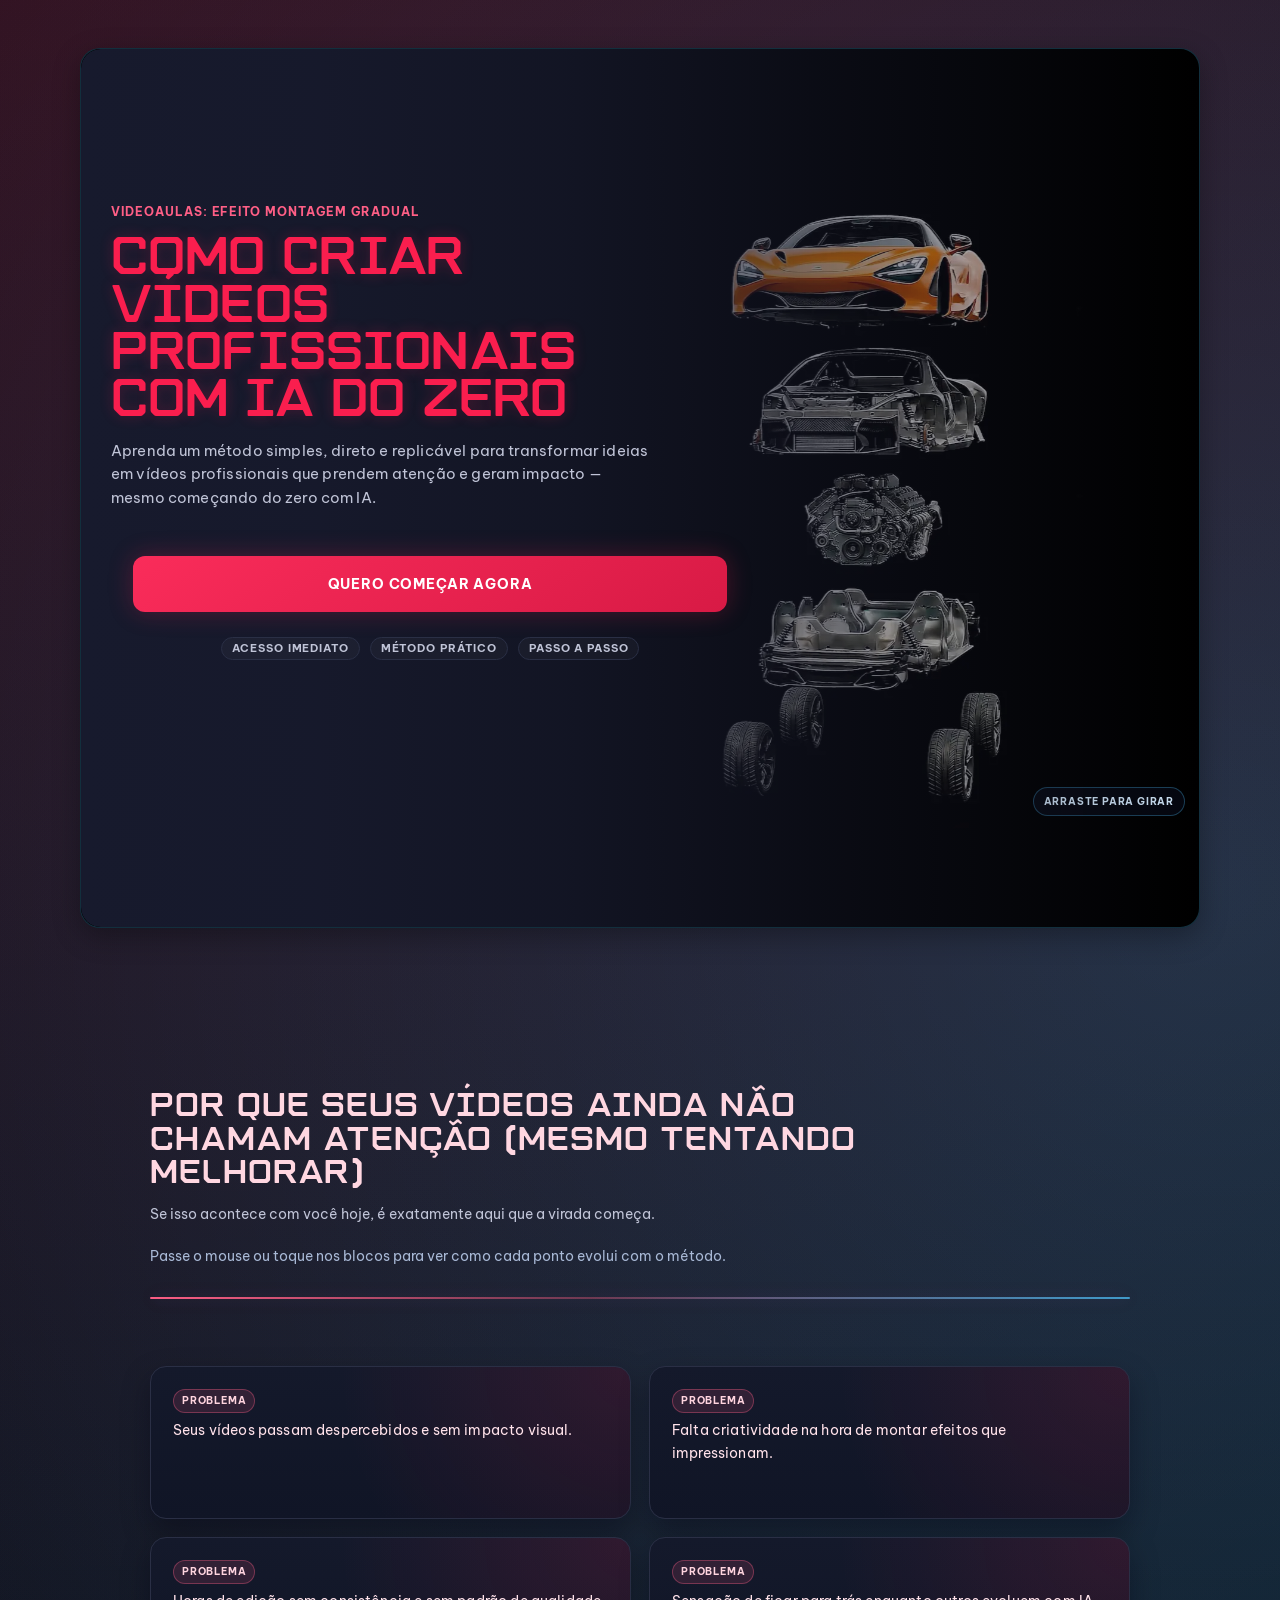
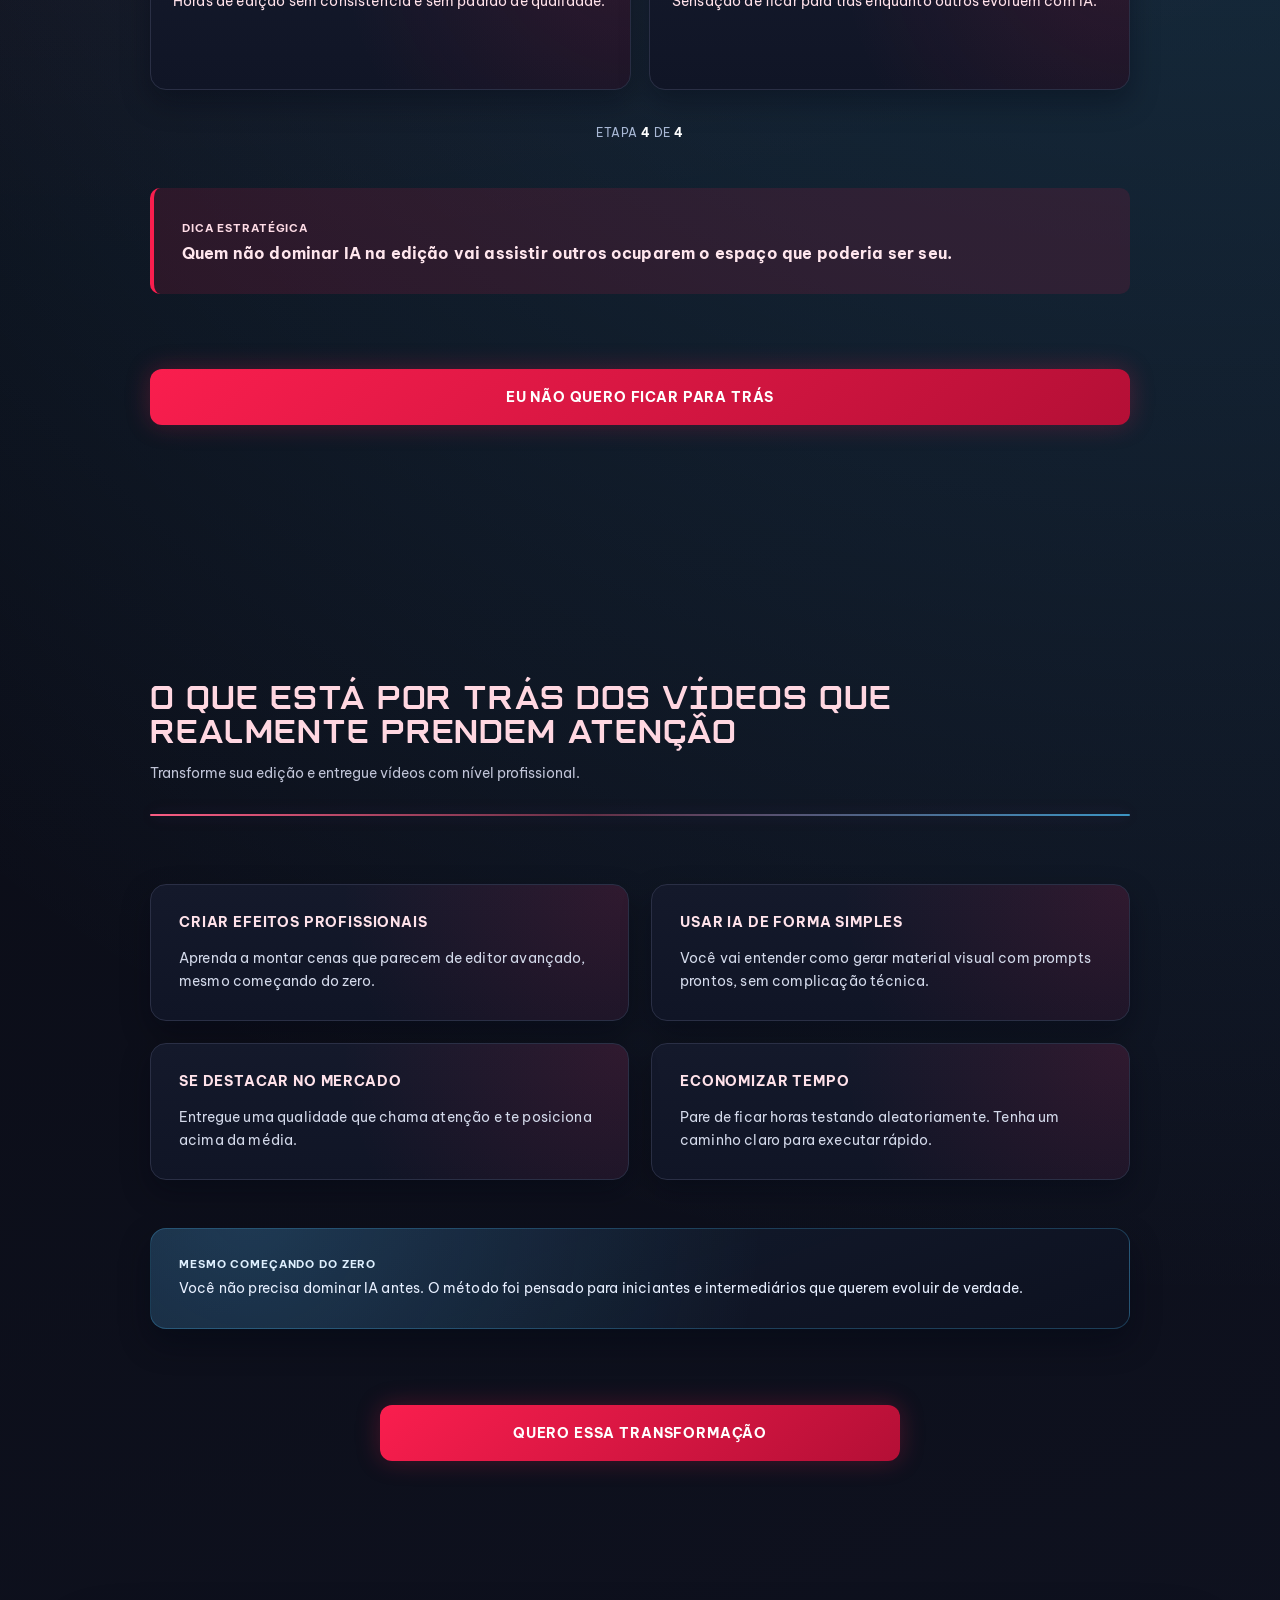
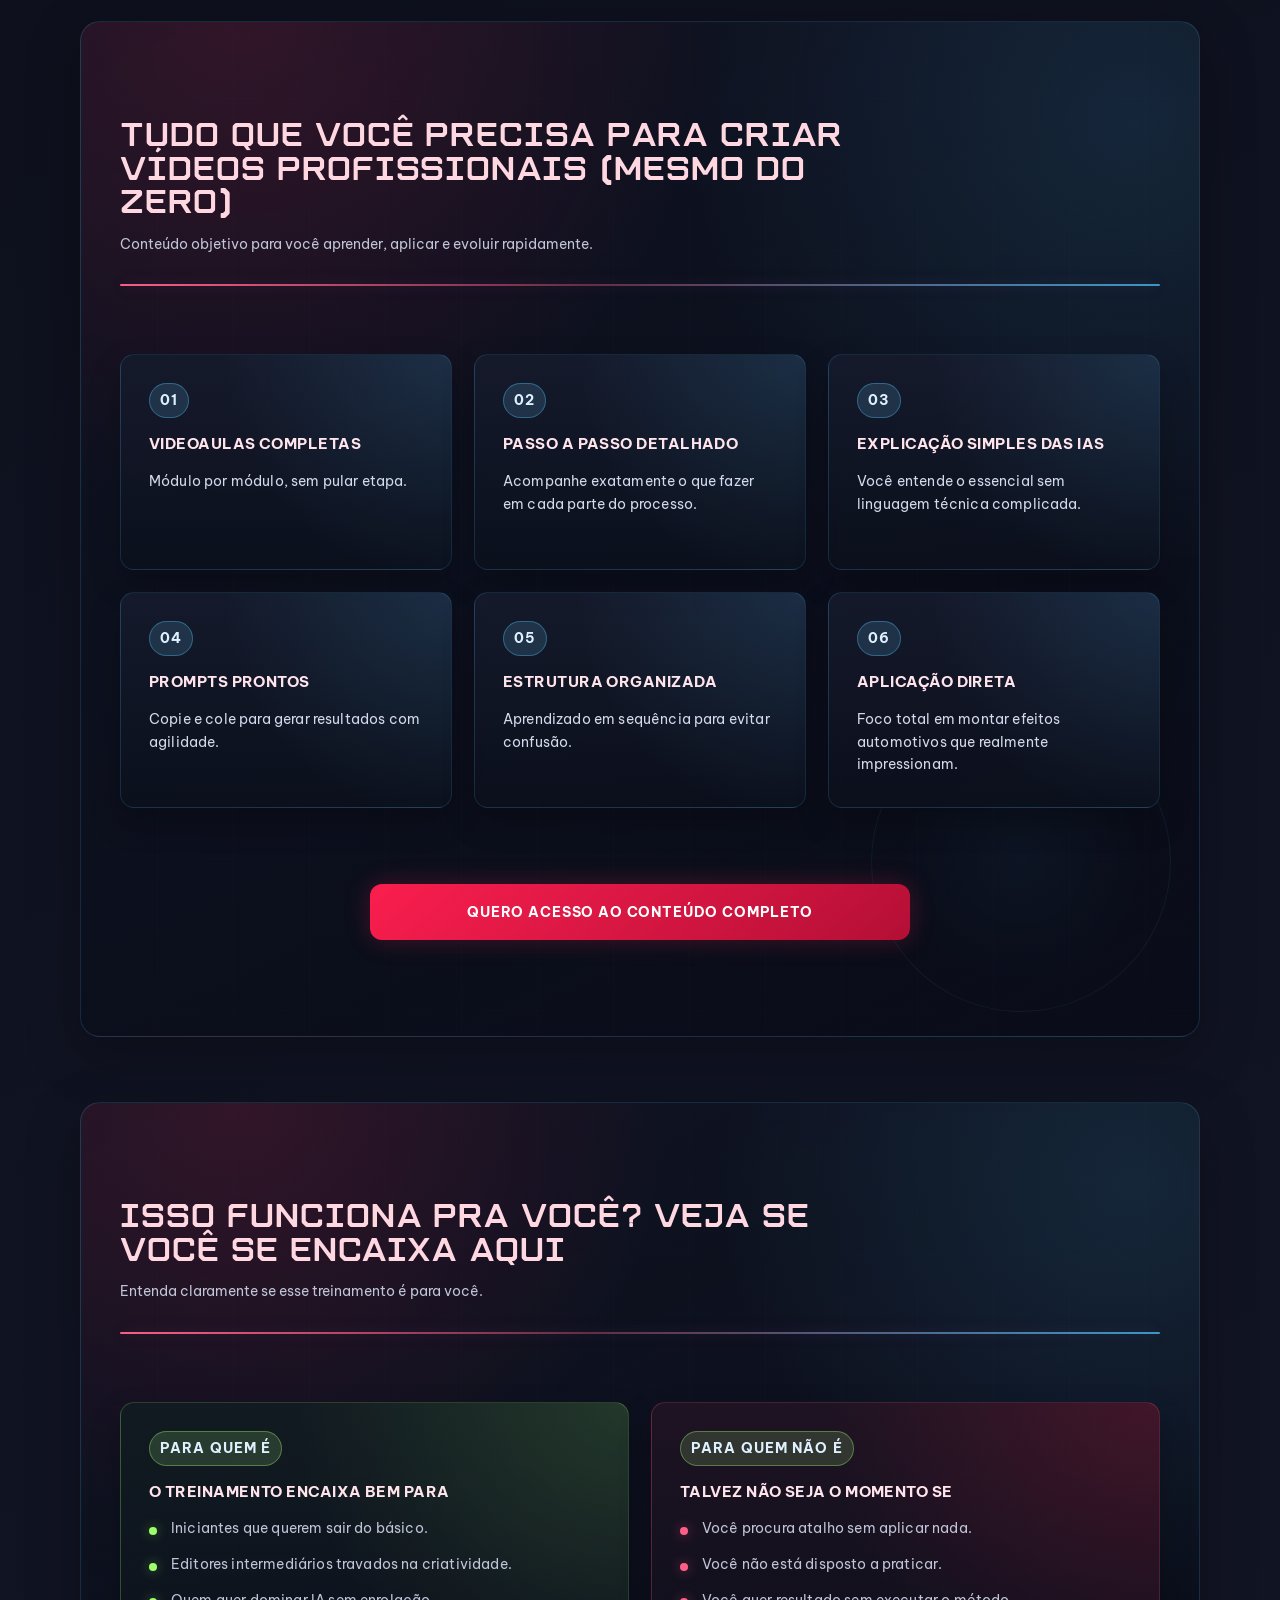
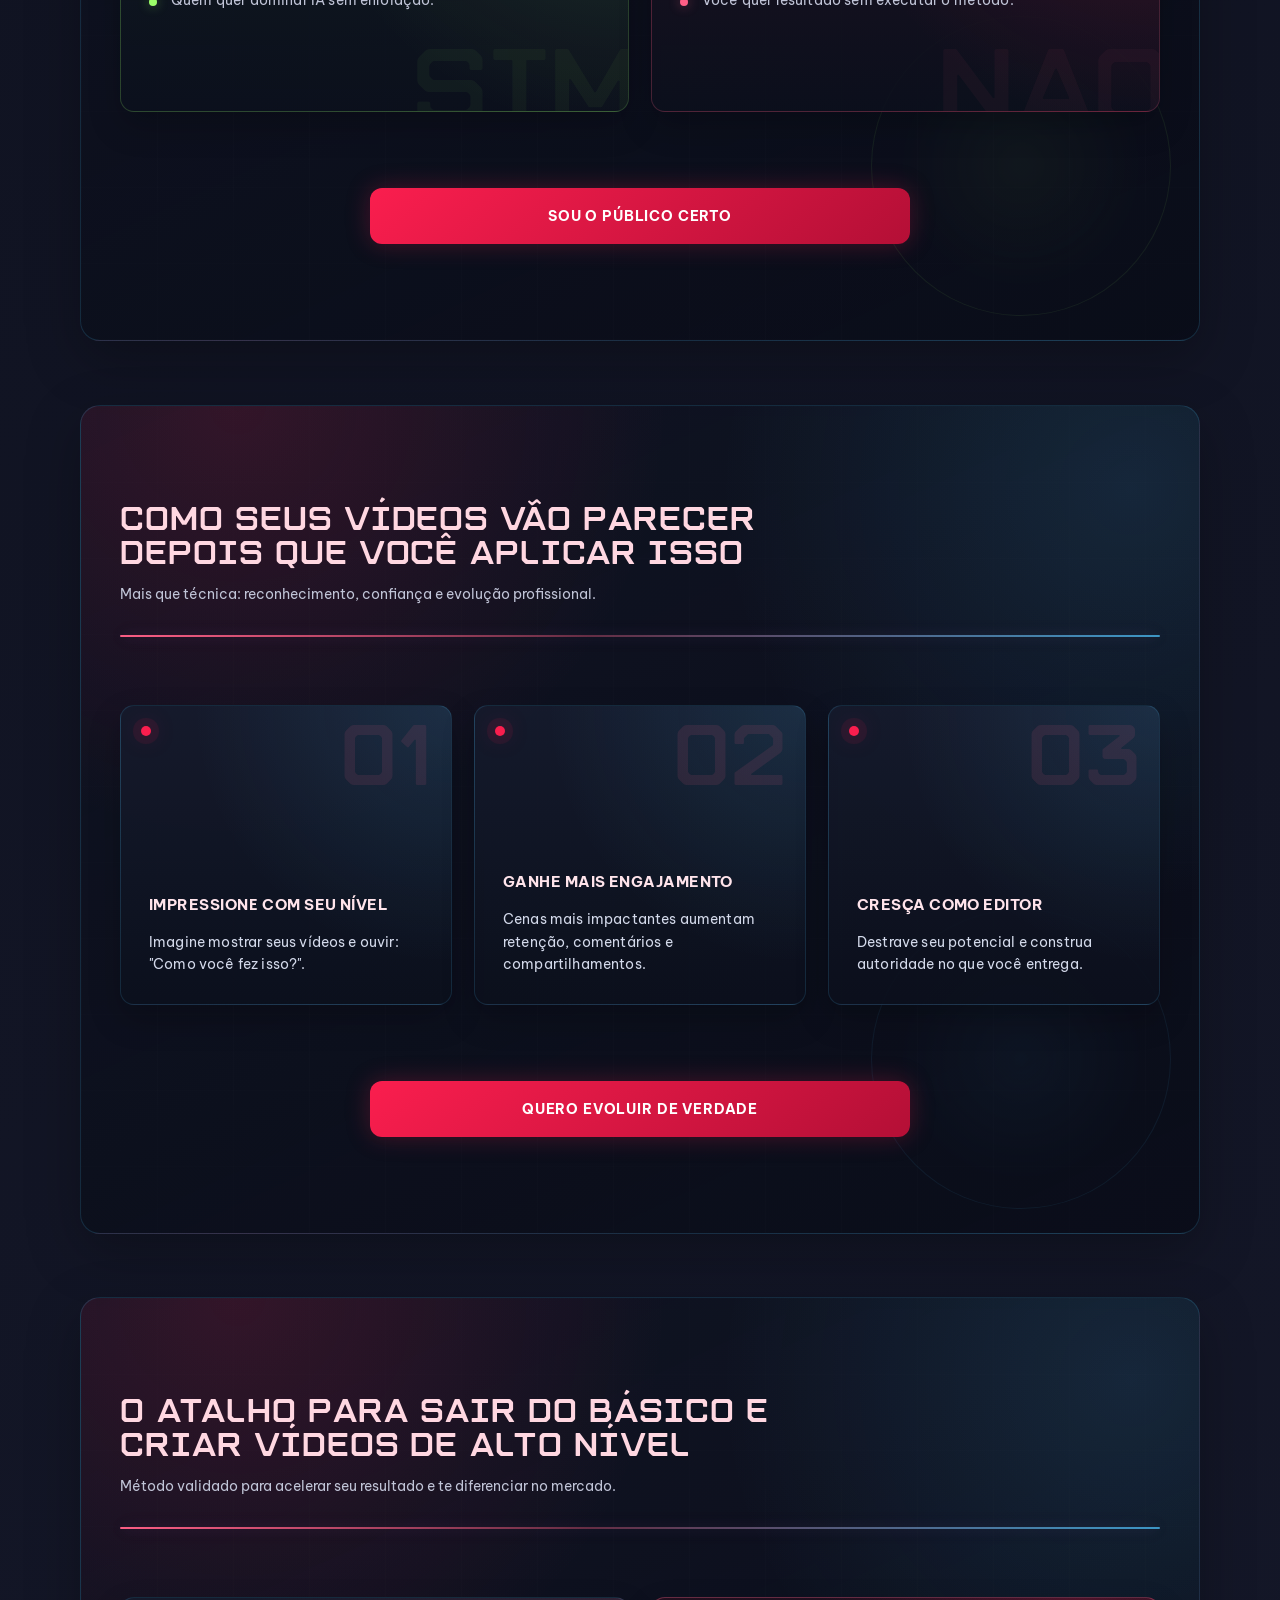
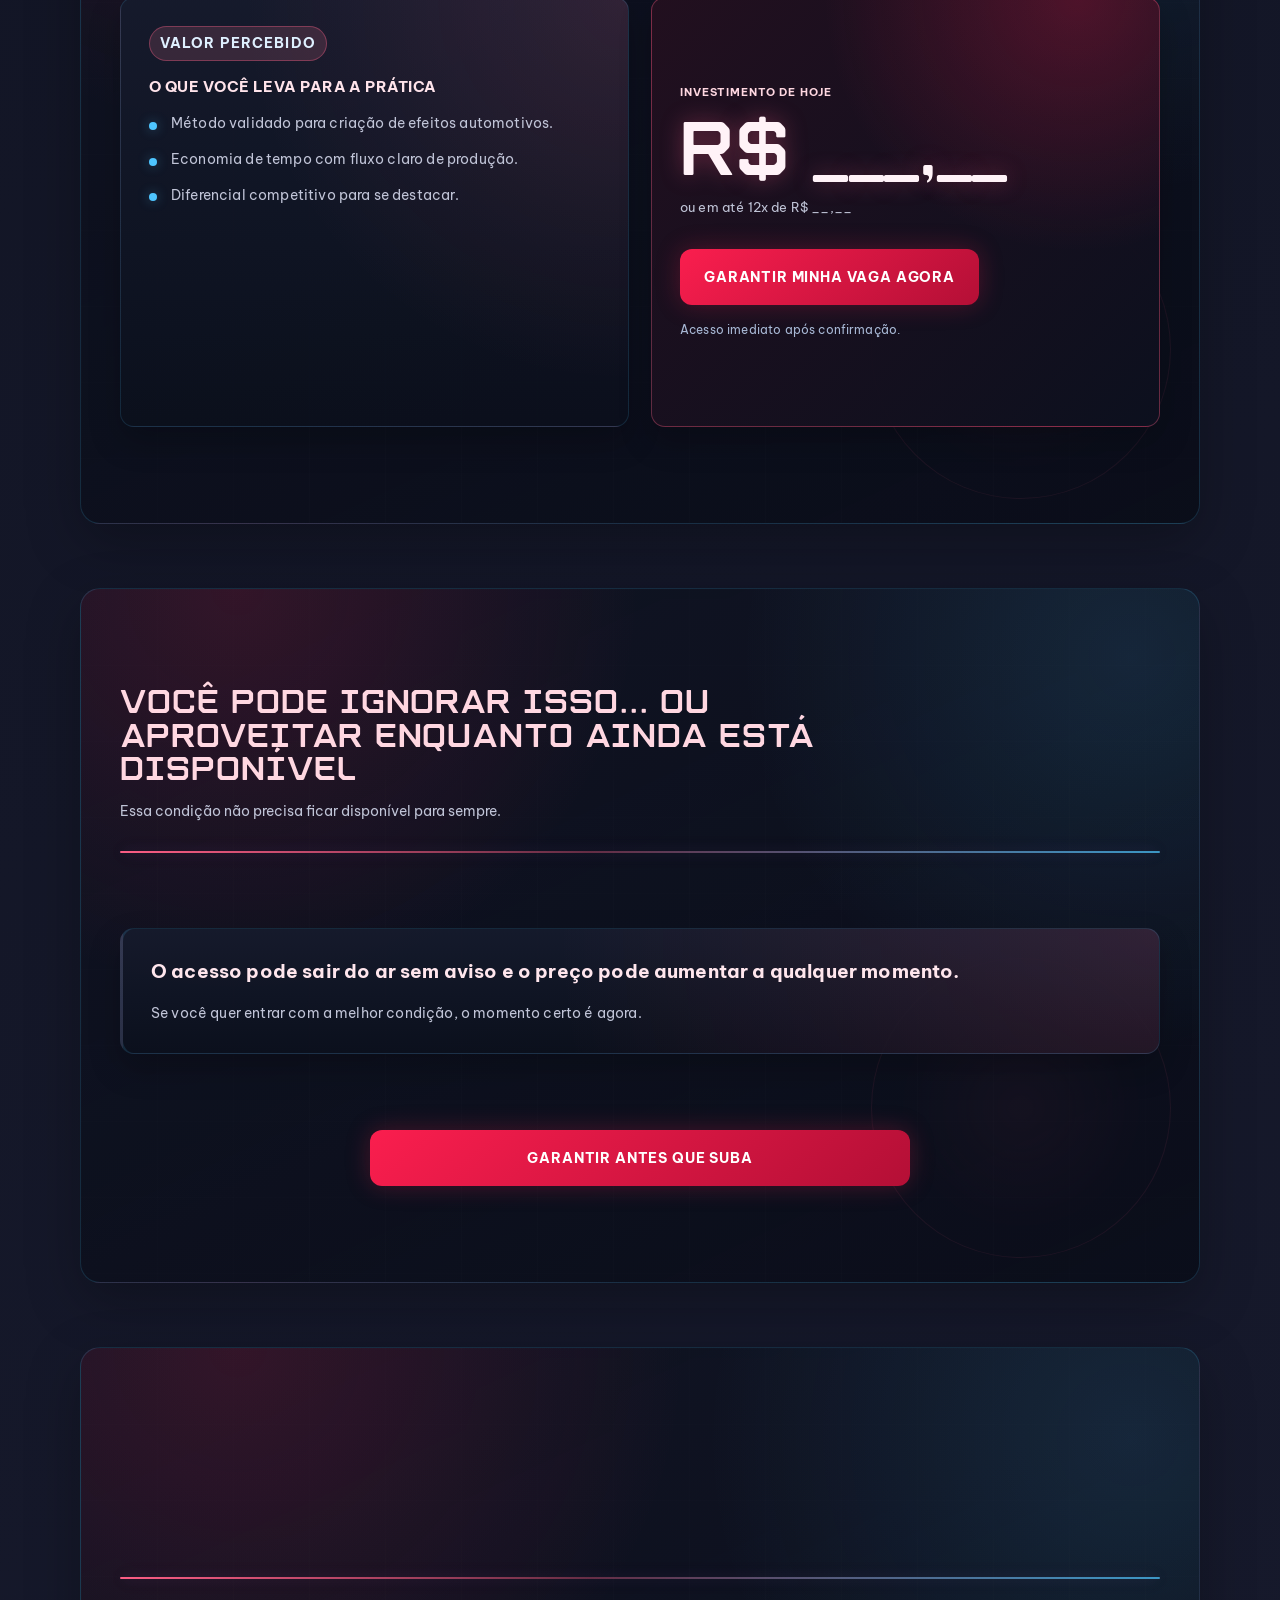
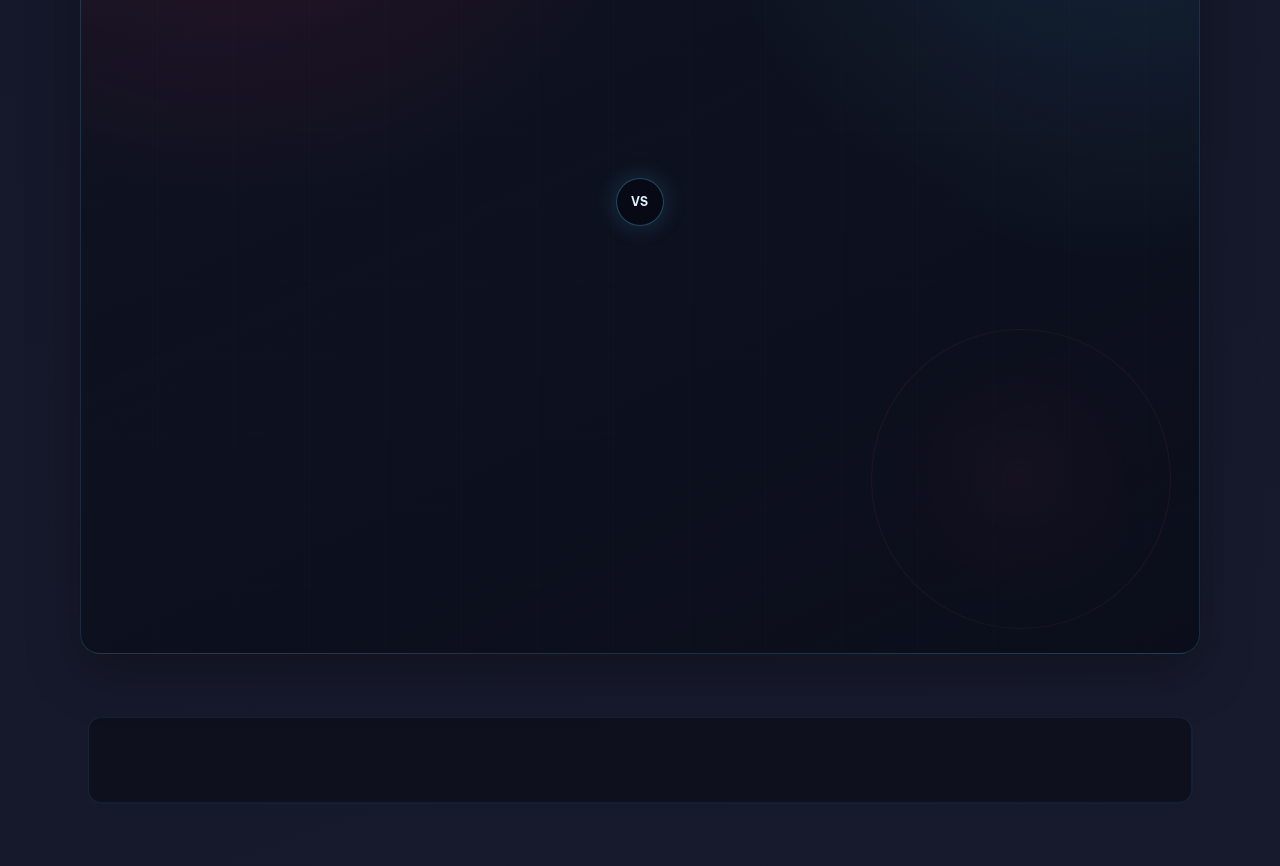
==== commit 23eb671b: "Atualiza página do site" ====
--- a/index.html
+++ b/index.html
@@ -21,7 +21,7 @@
       font-family: Arial, sans-serif;
     }
   </style>
-  <link rel="stylesheet" href="./assets/css/styles.css?v=20260513">
+  <link rel="stylesheet" href="./assets/css/styles.css?v=20260513-divider">
 </head>
 <body>
   <div class="page-noise" aria-hidden="true"></div>
--- a/assets/css/styles.css
+++ b/assets/css/styles.css
@@ -2768,3 +2768,45 @@
 .section-head > .section-meta {
   order: 4;
 }
+
+/* Final separator lock:
+   the visible trace is owned by the section header itself, so every section
+   gets the same title/subtitle-to-content separation even if legacy rules touch
+   the old divider span. */
+.section-head,
+.lp-section-pain .section-head,
+.lp-section-promise .section-head,
+.lp-content-section .section-head {
+  border-bottom: 0 !important;
+}
+
+.section-head > .section-divider,
+.lp-section-pain .section-head > .section-divider,
+.lp-section-promise .section-head > .section-divider,
+.lp-content-section .section-head > .section-divider {
+  display: none !important;
+}
+
+.section-head::after,
+.lp-section-pain .section-head::after,
+.lp-section-promise .section-head::after,
+.lp-content-section .section-head::after {
+  content: "";
+  order: 99;
+  display: block;
+  width: 100%;
+  height: 2px;
+  margin-top: clamp(10px, 1.2vw, 15px);
+  border-radius: 999px;
+  background: linear-gradient(
+    90deg,
+    rgba(255, 95, 134, 0.98),
+    rgba(255, 95, 134, 0.36) 45%,
+    rgba(78, 197, 255, 0.72)
+  );
+  box-shadow:
+    0 0 18px rgba(250, 30, 78, 0.2),
+    0 0 14px rgba(78, 197, 255, 0.16);
+  opacity: 1;
+  visibility: visible;
+}
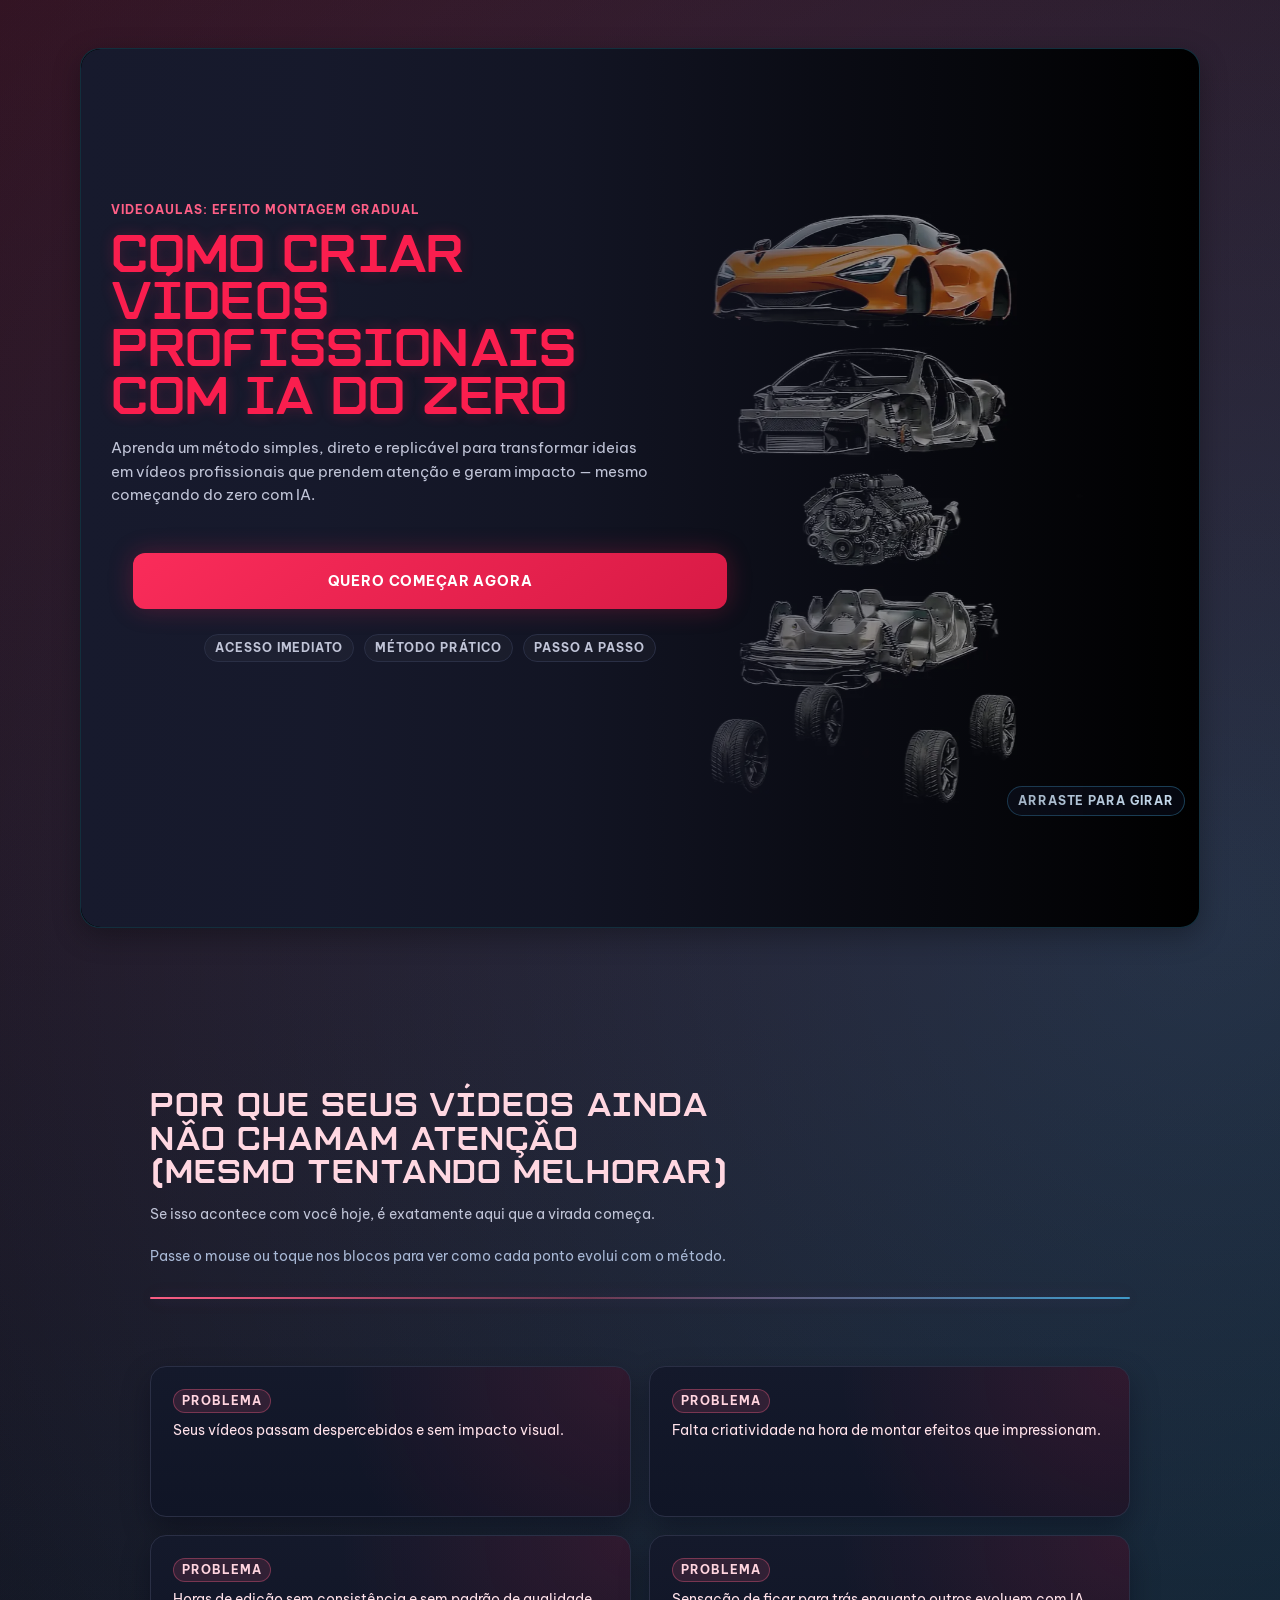
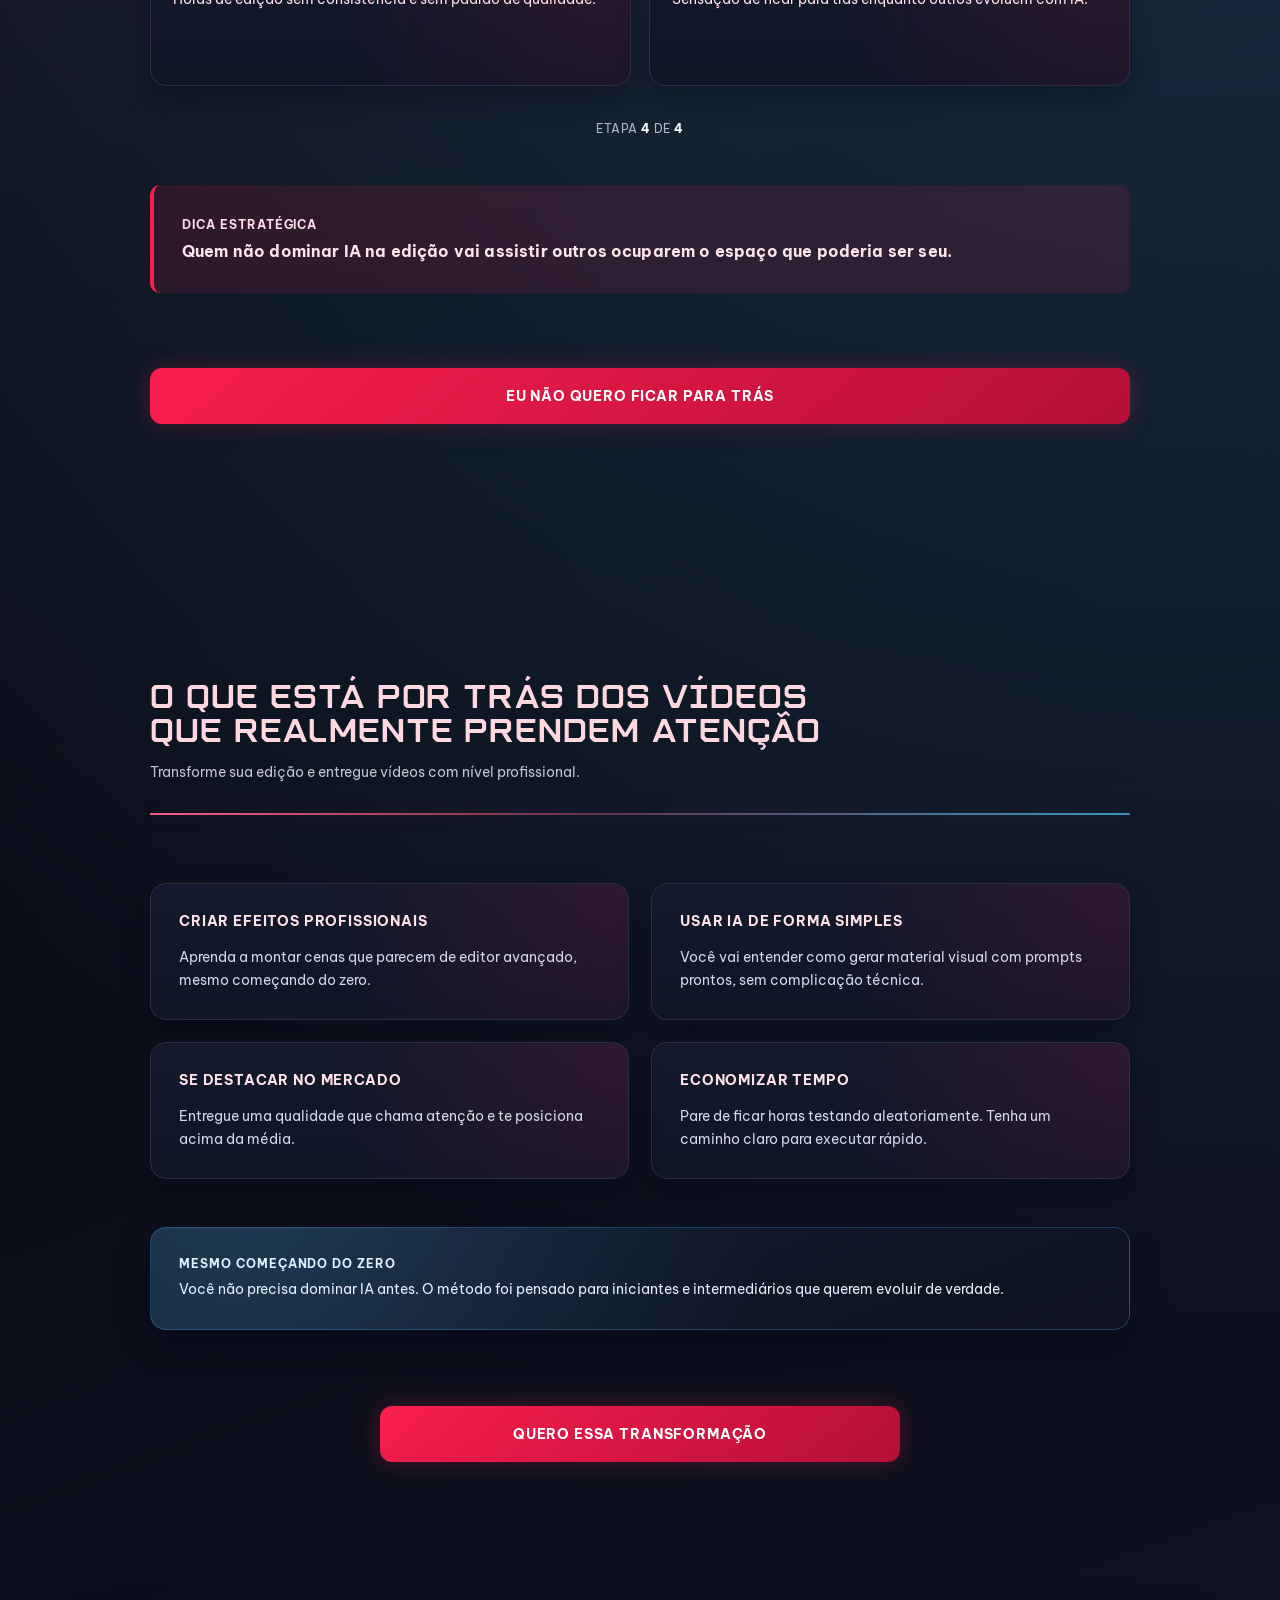
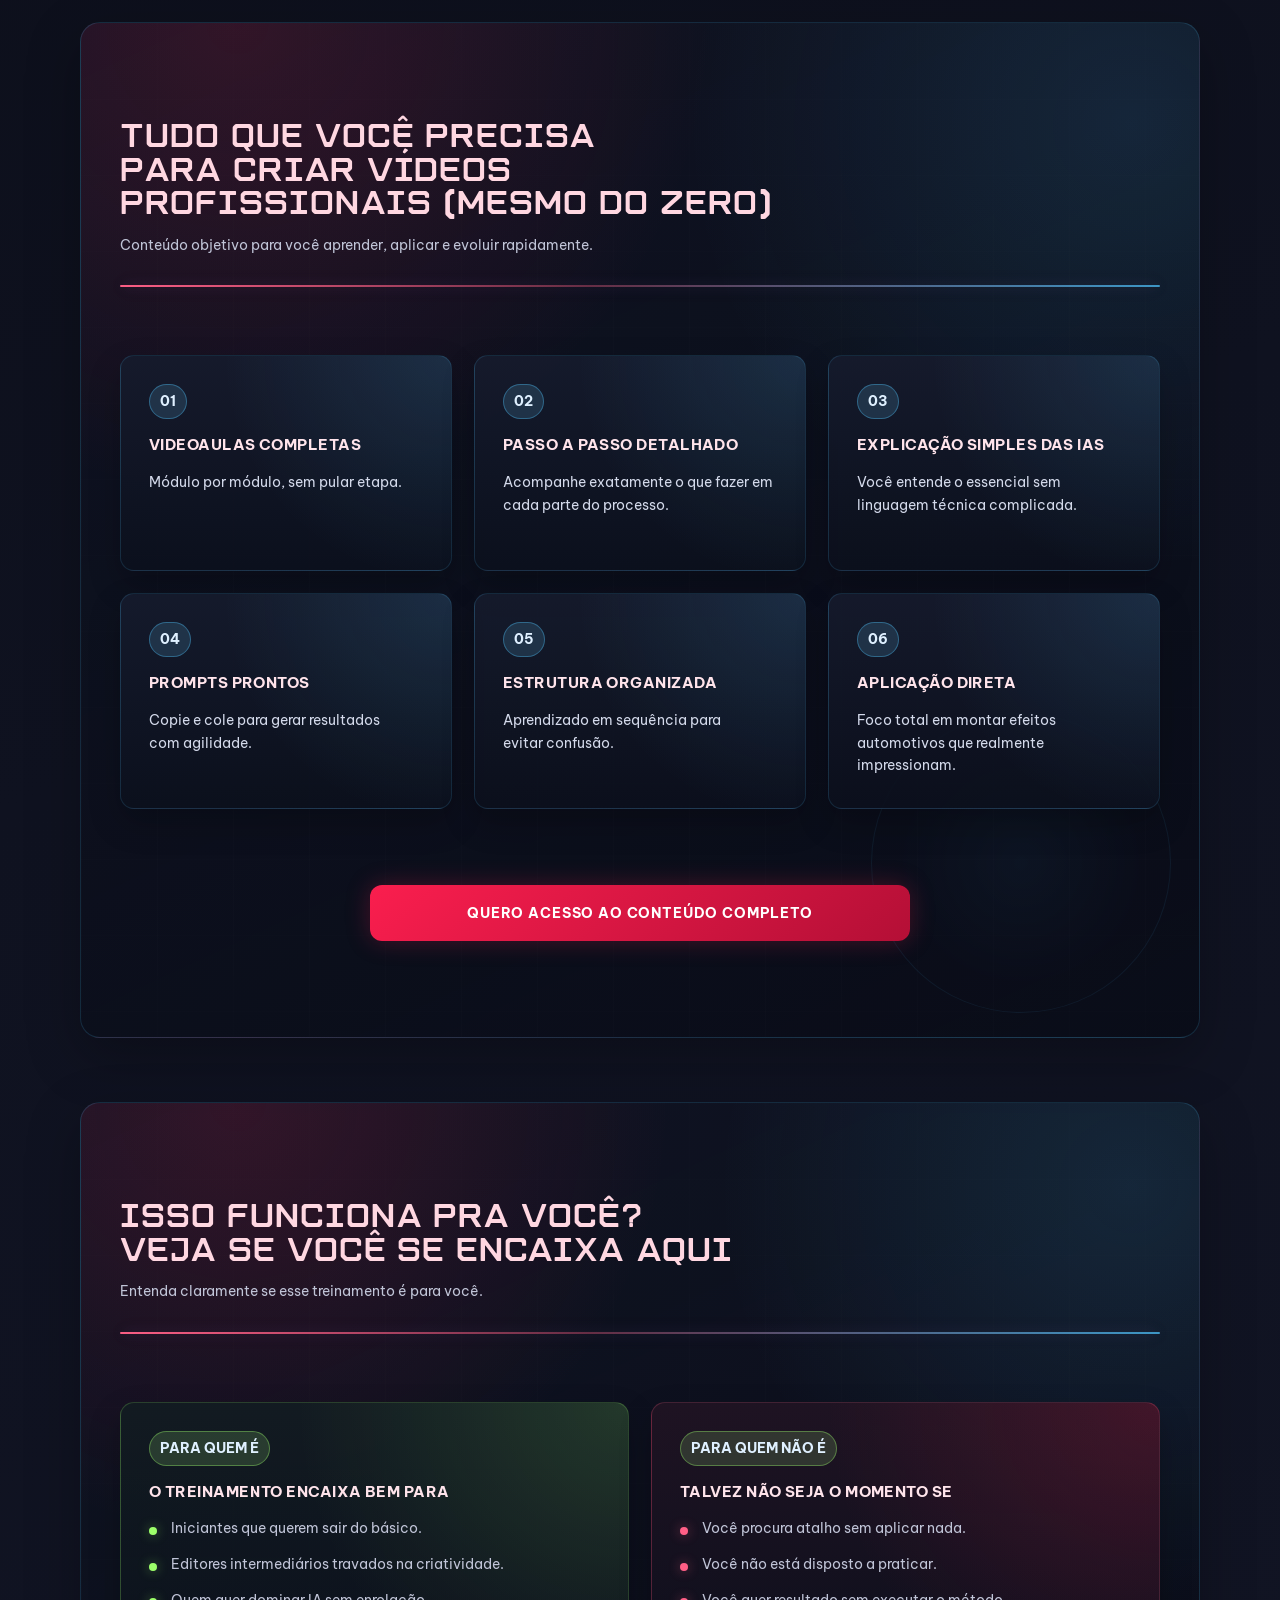
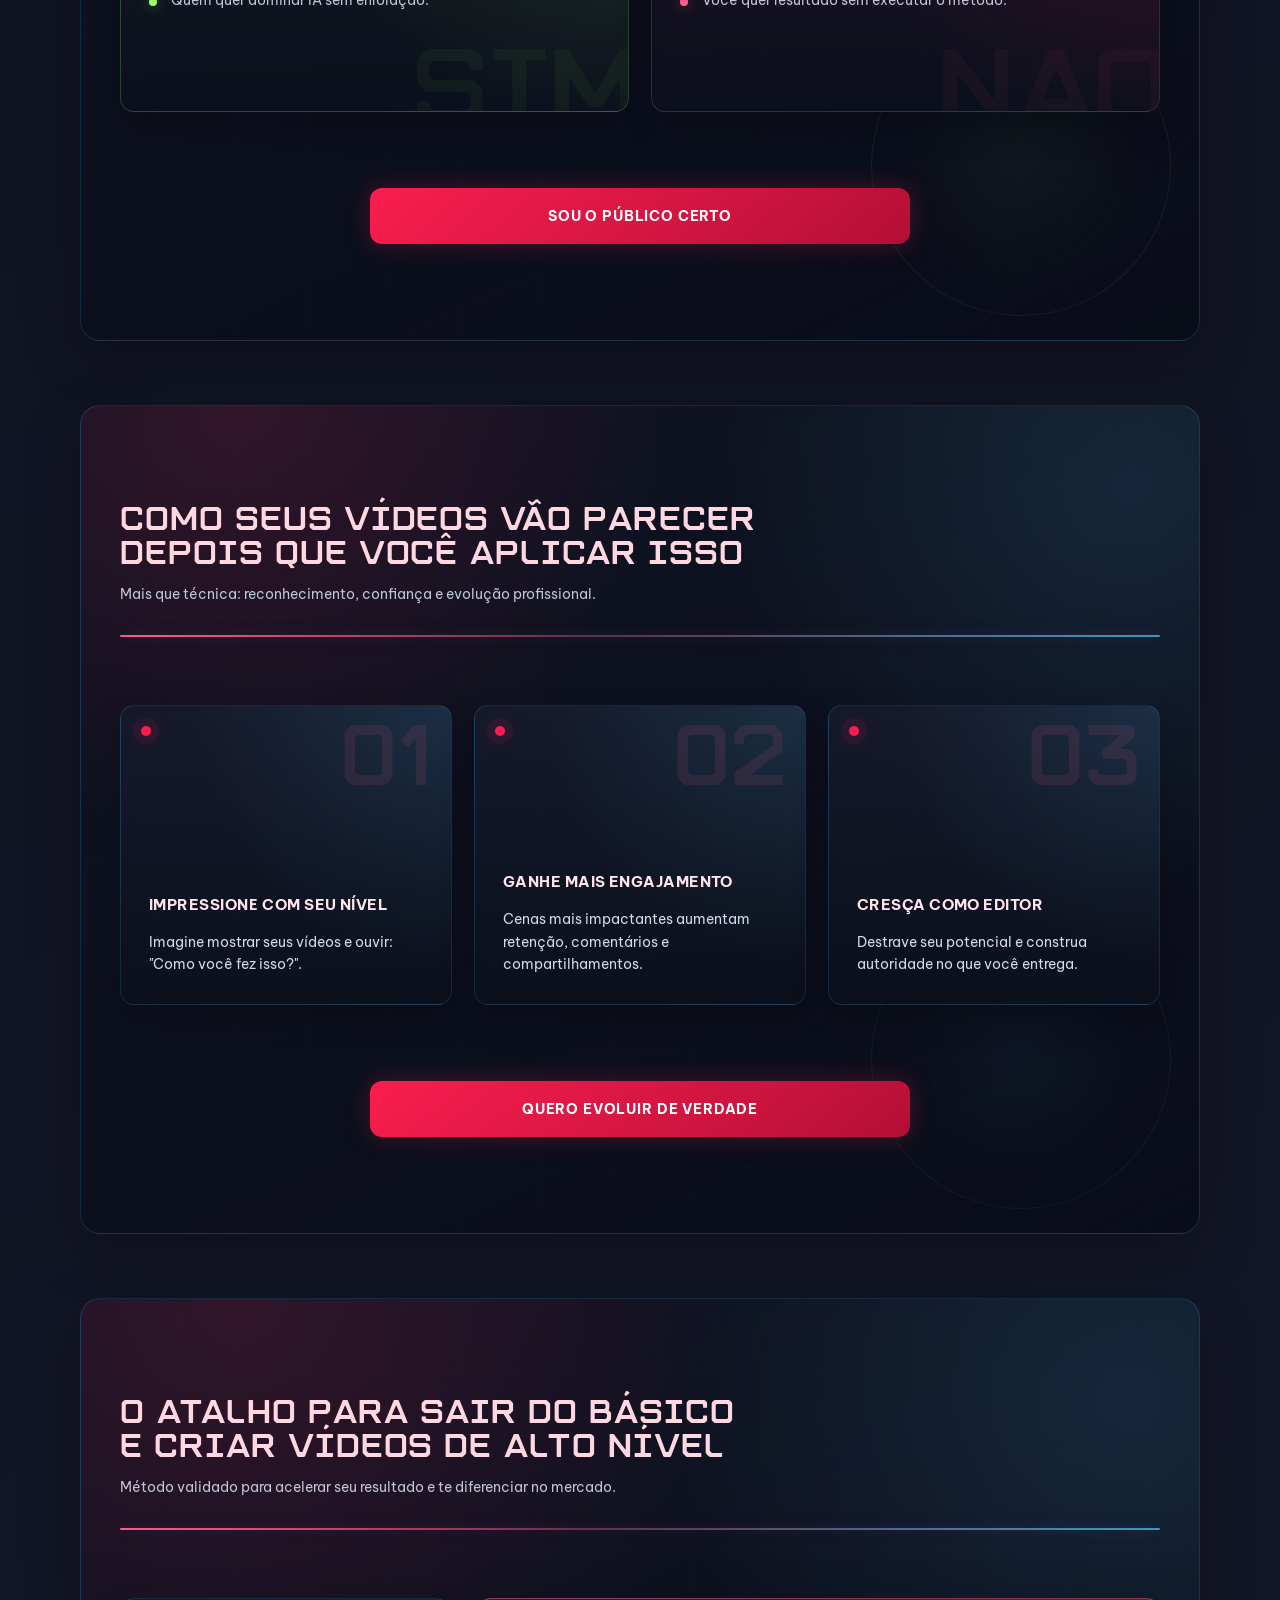
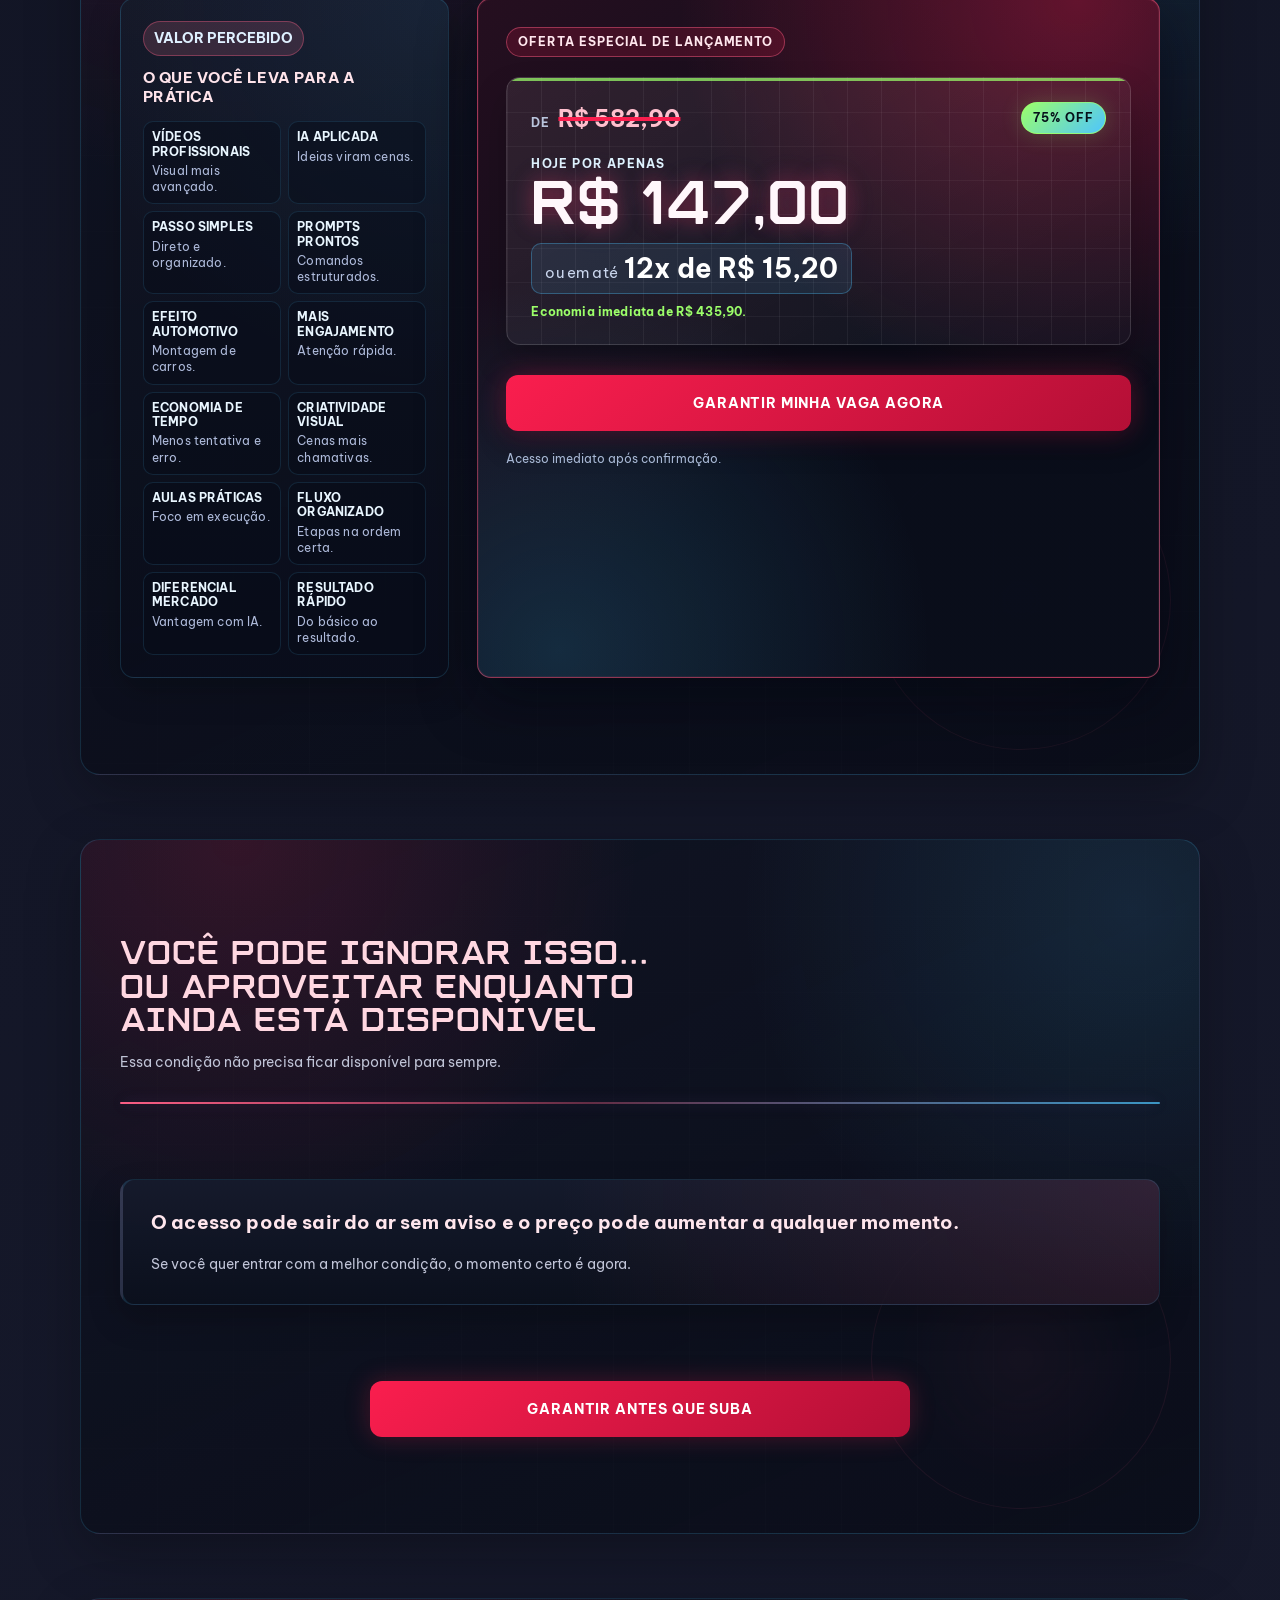
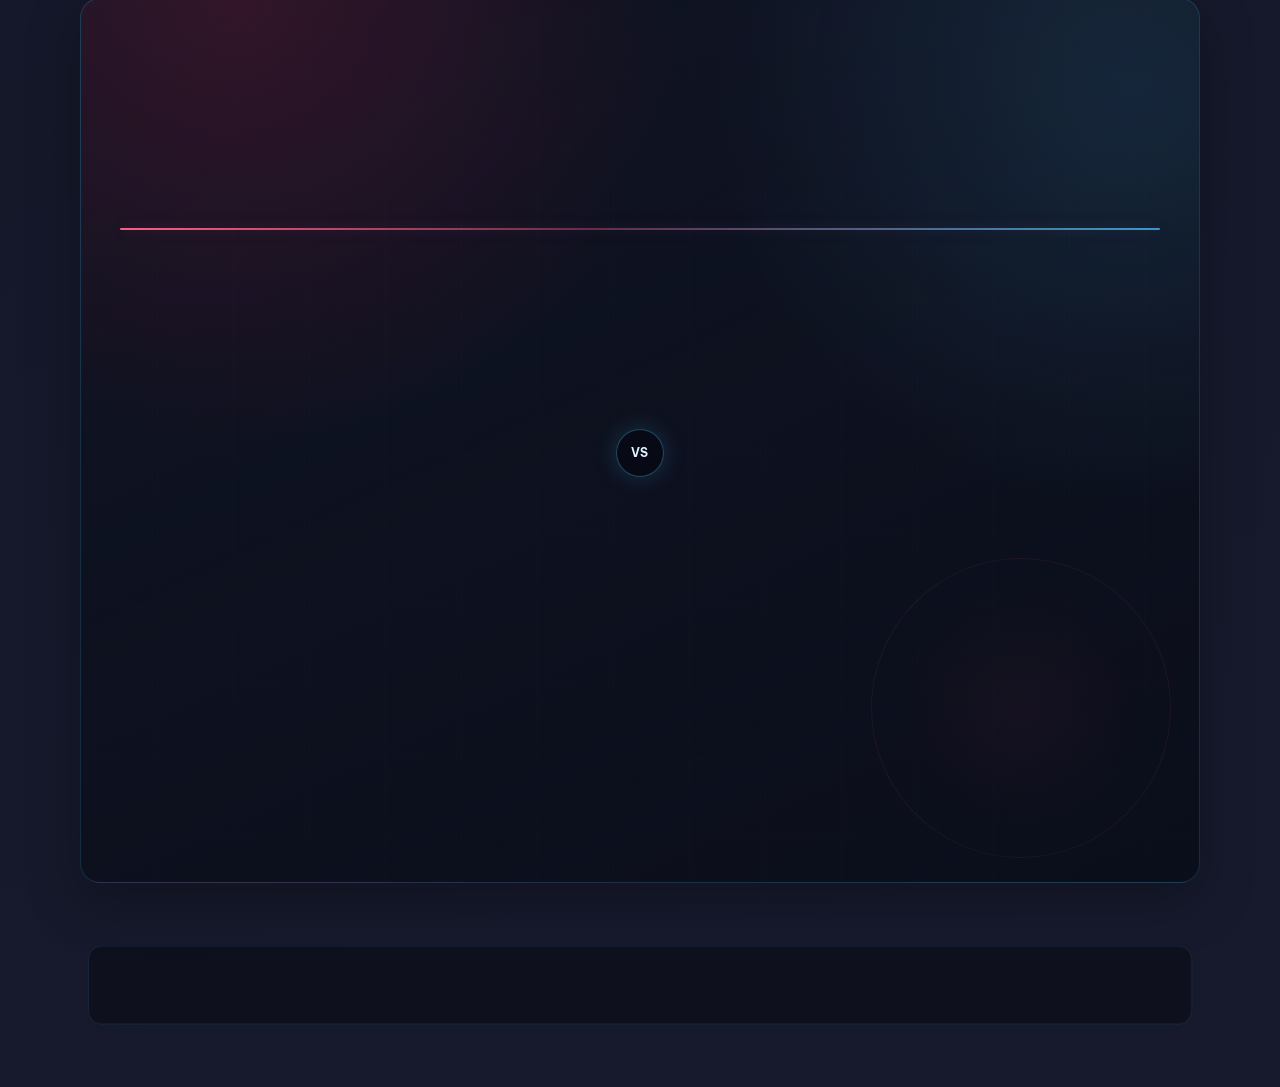
==== commit 19a92f1d: "Atualização de velocidade" ====
--- a/index.html
+++ b/index.html
@@ -21,7 +21,7 @@
       font-family: Arial, sans-serif;
     }
   </style>
-  <link rel="stylesheet" href="./assets/css/styles.css?v=20260513-divider">
+  <link rel="stylesheet" href="./assets/css/styles.css?v=20260514-performance">
 </head>
 <body>
   <div class="page-noise" aria-hidden="true"></div>
@@ -58,7 +58,7 @@
           </p>
 
           <div class="cta-row hero-cta">
-            <a class="btn btn-primary" href="#comprar">Quero come&ccedil;ar Agora</a>
+            <a class="btn btn-primary" href="https://pay.hotmart.com/I105782885C?off=f7u2b0db&amp;checkoutMode=10">Quero come&ccedil;ar Agora</a>
           </div>
 
           <ul class="hero-benefits" aria-label="Recursos">
@@ -131,7 +131,7 @@
       </aside>
 
       <div class="cta-row pain-cta">
-        <a class="btn btn-primary" href="#comprar">Eu N&atilde;o Quero Ficar Para Tr&aacute;s</a>
+        <a class="btn btn-primary" href="https://pay.hotmart.com/I105782885C?off=f7u2b0db&amp;checkoutMode=10">Eu N&atilde;o Quero Ficar Para Tr&aacute;s</a>
       </div>
     </section>
 
@@ -167,7 +167,7 @@
       </article>
 
       <div class="cta-row promise-cta">
-        <a class="btn btn-primary" href="#comprar">Quero Essa Transforma&ccedil;&atilde;o</a>
+        <a class="btn btn-primary" href="https://pay.hotmart.com/I105782885C?off=f7u2b0db&amp;checkoutMode=10">Quero Essa Transforma&ccedil;&atilde;o</a>
       </div>
     </section>
 
@@ -213,7 +213,7 @@
       </div>
 
       <div class="cta-row section-cta" data-reveal>
-        <a class="btn btn-primary" href="#comprar">Quero Acesso ao Conte&uacute;do Completo</a>
+        <a class="btn btn-primary" href="https://pay.hotmart.com/I105782885C?off=f7u2b0db&amp;checkoutMode=10">Quero Acesso ao Conte&uacute;do Completo</a>
       </div>
     </section>
 
@@ -248,7 +248,7 @@
       </div>
 
       <div class="cta-row section-cta" data-reveal>
-        <a class="btn btn-primary" href="#comprar">Sou o P&uacute;blico Certo</a>
+        <a class="btn btn-primary" href="https://pay.hotmart.com/I105782885C?off=f7u2b0db&amp;checkoutMode=10">Sou o P&uacute;blico Certo</a>
       </div>
     </section>
 
@@ -279,7 +279,7 @@
       </div>
 
       <div class="cta-row section-cta" data-reveal>
-        <a class="btn btn-primary" href="#comprar">Quero Evoluir de Verdade</a>
+        <a class="btn btn-primary" href="https://pay.hotmart.com/I105782885C?off=f7u2b0db&amp;checkoutMode=10">Quero Evoluir de Verdade</a>
       </div>
     </section>
 
@@ -295,19 +295,42 @@
         <article class="card offer-value-card" data-reveal>
           <p class="card-kicker">Valor percebido</p>
           <h3>O que voc&ecirc; leva para a pr&aacute;tica</h3>
-          <ul class="signal-list">
-            <li>M&eacute;todo validado para cria&ccedil;&atilde;o de efeitos automotivos.</li>
-            <li>Economia de tempo com fluxo claro de produ&ccedil;&atilde;o.</li>
-            <li>Diferencial competitivo para se destacar.</li>
+          <ul class="offer-benefit-list" aria-label="Benef&iacute;cios do m&eacute;todo">
+            <li><strong>V&iacute;deos profissionais</strong><span>Visual mais avan&ccedil;ado.</span></li>
+            <li><strong>IA aplicada</strong><span>Ideias viram cenas.</span></li>
+            <li><strong>Passo simples</strong><span>Direto e organizado.</span></li>
+            <li><strong>Prompts prontos</strong><span>Comandos estruturados.</span></li>
+            <li><strong>Efeito automotivo</strong><span>Montagem de carros.</span></li>
+            <li><strong>Mais engajamento</strong><span>Aten&ccedil;&atilde;o r&aacute;pida.</span></li>
+            <li><strong>Economia de tempo</strong><span>Menos tentativa e erro.</span></li>
+            <li><strong>Criatividade visual</strong><span>Cenas mais chamativas.</span></li>
+            <li><strong>Aulas pr&aacute;ticas</strong><span>Foco em execu&ccedil;&atilde;o.</span></li>
+            <li><strong>Fluxo organizado</strong><span>Etapas na ordem certa.</span></li>
+            <li><strong>Diferencial mercado</strong><span>Vantagem com IA.</span></li>
+            <li><strong>Resultado r&aacute;pido</strong><span>Do b&aacute;sico ao resultado.</span></li>
           </ul>
         </article>
 
         <aside class="offer-box" data-reveal aria-label="Oferta">
-          <p class="offer-label">Investimento de Hoje</p>
-          <p class="offer-price">R$ ___,__</p>
-          <p class="offer-installments">ou em at&eacute; 12x de R$ __,__</p>
+          <p class="offer-label">Oferta especial de lan&ccedil;amento</p>
+          <div class="offer-price-panel" aria-label="Condi&ccedil;&atilde;o promocional">
+            <div class="offer-price-topline">
+              <p class="offer-old-price">
+                <span>De</span>
+                <del>R$ 582,90</del>
+              </p>
+              <p class="offer-discount-badge">75% OFF</p>
+            </div>
+            <p class="offer-current-label">Hoje por apenas</p>
+            <p class="offer-price">R$ 147,00</p>
+            <p class="offer-installments">
+              <span>ou em at&eacute;</span>
+              <strong>12x de R$ 15,20</strong>
+            </p>
+            <p class="offer-saving">Economia imediata de R$ 435,90.</p>
+          </div>
           <div class="cta-row offer-cta">
-            <a class="btn btn-primary" href="#comprar">Garantir Minha Vaga Agora</a>
+            <a class="btn btn-primary" href="https://pay.hotmart.com/I105782885C?off=f7u2b0db&amp;checkoutMode=10">Garantir Minha Vaga Agora</a>
           </div>
           <p class="cta-note">Acesso imediato ap&oacute;s confirma&ccedil;&atilde;o.</p>
         </aside>
@@ -328,7 +351,7 @@
       </article>
 
       <div class="cta-row section-cta" data-reveal>
-        <a class="btn btn-primary" href="#comprar">Garantir Antes Que Suba</a>
+        <a class="btn btn-primary" href="https://pay.hotmart.com/I105782885C?off=f7u2b0db&amp;checkoutMode=10">Garantir Antes Que Suba</a>
       </div>
     </section>
 
@@ -363,7 +386,7 @@
       </div>
 
       <div class="cta-row section-cta" data-reveal>
-        <a class="btn btn-primary" href="#comprar">Quero Acessar as Videoaulas e Evoluir Hoje</a>
+        <a class="btn btn-primary" href="https://pay.hotmart.com/I105782885C?off=f7u2b0db&amp;checkoutMode=10">Quero Acessar as Videoaulas e Evoluir Hoje</a>
       </div>
       <p class="cta-note final-note" data-reveal>Sem enrola&ccedil;&atilde;o. Sem mist&eacute;rio. S&oacute; o passo a passo para voc&ecirc; aplicar e crescer.</p>
     </section>
@@ -372,13 +395,13 @@
     <footer class="lp-footer motion-section" data-section="footer" data-animate-section>
       <div class="footer-inner" data-reveal>
         <p>Landing page de vendas pronta para produ&ccedil;&atilde;o.</p>
-        <p>Base visual alinhada ao design system em <code>legacy/references/design-system.html</code>.</p>
+        <p>Base visual alinhada ao produto e otimizada para navega&ccedil;&atilde;o mobile.</p>
       </div>
     </footer>
   </main>
 
   <script src="./assets/libs/gsap.min.js?v=20260513" defer></script>
   <script src="./assets/libs/ScrollTrigger.min.js?v=20260513" defer></script>
-  <script src="./assets/js/main.js?v=20260513" defer></script>
+  <script src="./assets/js/main.js?v=20260514-performance" defer></script>
 </body>
 </html>
--- a/assets/css/styles.css
+++ b/assets/css/styles.css
@@ -1331,6 +1331,7 @@
 }
 
 .hero-cta {
+  gap: 12px;
   margin-top: clamp(16px, 2.4vw, 28px);
   width: min(54ch, 100%);
   margin-inline: auto;
@@ -1399,6 +1400,13 @@
   color: #ffffff;
   background: linear-gradient(140deg, var(--brand), var(--brand-deep));
   box-shadow: var(--shadow-brand);
+}
+
+.btn-secondary {
+  color: #e9f6ff;
+  border: 1px solid rgba(78, 197, 255, 0.36);
+  background: rgba(78, 197, 255, 0.1);
+  box-shadow: 0 0 18px rgba(78, 197, 255, 0.12);
 }
 
 .lp-hero .btn-primary {
@@ -2810,3 +2818,956 @@
   opacity: 1;
   visibility: visible;
 }
+
+/* Mobile experience pass. */
+@media (max-width: 780px) {
+  html,
+  body {
+    max-width: 100%;
+    overflow-x: hidden;
+  }
+
+  .lp-page {
+    width: calc(100vw - 14px);
+    max-width: none;
+    padding: 8px 0 46px;
+  }
+
+  .motion-section {
+    margin-top: 18px;
+    min-width: 0;
+    min-height: auto;
+    padding: 28px 14px;
+    border-radius: 10px;
+    overflow: hidden;
+  }
+
+  .lp-hero {
+    padding: 18px 14px 14px;
+    border-radius: 12px;
+  }
+
+  .hero-layout {
+    min-height: min(560px, calc(100svh - 32px));
+    align-items: center;
+    padding-top: 0;
+  }
+
+  .hero-bg-layer {
+    align-items: flex-end;
+    justify-content: center;
+  }
+
+  .hero-overlay-layer {
+    background:
+      linear-gradient(180deg, rgba(9, 11, 21, 0.94) 0%, rgba(9, 11, 21, 0.74) 36%, rgba(9, 11, 21, 0.56) 62%, rgba(9, 11, 21, 0.92) 100%),
+      linear-gradient(90deg, rgba(9, 11, 21, 0.88), rgba(9, 11, 21, 0.28));
+  }
+
+  .hero-visual {
+    width: min(112vw, 520px);
+    height: min(68svh, 520px);
+    min-height: 0;
+    justify-content: center;
+    transform: translateX(4%);
+  }
+
+  .hero-visual-media {
+    width: min(100%, 500px);
+    max-height: min(68svh, 500px);
+    opacity: 0.56;
+    transform-origin: 50% 55%;
+  }
+
+  .hero-content {
+    align-self: center;
+    width: 100%;
+    max-width: 100%;
+    gap: 10px;
+    padding-top: 0;
+  }
+
+  .kicker,
+  .hero-kicker {
+    font-size: 11px;
+    letter-spacing: 0.09em;
+  }
+
+  .hero-content h1 {
+    max-width: 100%;
+    font-size: clamp(1.75rem, 8.9vw, 2.3rem);
+    line-height: 0.96;
+    overflow-wrap: normal;
+    word-break: normal;
+  }
+
+  .hero-lead {
+    max-width: 100%;
+    font-size: 0.94rem;
+    line-height: 1.55;
+  }
+
+  .hero-cta {
+    display: grid;
+    width: 100%;
+    gap: 10px;
+    margin-top: 16px;
+  }
+
+  .hero-cta .btn,
+  .pain-cta .btn,
+  .promise-cta .btn,
+  .section-cta .btn,
+  .offer-cta .btn {
+    width: 100%;
+    min-height: 50px;
+    padding: 12px 14px;
+    white-space: normal;
+    font-size: 12.5px;
+    line-height: 1.16;
+    letter-spacing: 0.035em;
+  }
+
+  .hero-benefits {
+    width: 100%;
+    max-width: 100%;
+    justify-content: flex-start;
+    flex-wrap: nowrap;
+    gap: 8px;
+    margin-top: 12px;
+    padding: 2px 2px 5px;
+    overflow-x: auto;
+    -webkit-overflow-scrolling: touch;
+    scrollbar-width: none;
+  }
+
+  .hero-benefits::-webkit-scrollbar {
+    display: none;
+  }
+
+  .hero-benefits .benefit-tooltip,
+  .hero-benefits .benefit-tooltip:last-child {
+    flex: 0 0 auto;
+    justify-content: flex-start;
+  }
+
+  .badge {
+    padding: 5px 8px;
+    font-size: 9.5px;
+    letter-spacing: 0.05em;
+    white-space: nowrap;
+  }
+
+  .benefit-text {
+    left: 0;
+    right: auto;
+    width: min(260px, calc(100vw - 42px));
+  }
+
+  .lp-section-pain,
+  .lp-section-promise,
+  .lp-content-section {
+    min-height: auto;
+    padding: 34px 14px;
+    align-content: start;
+    justify-items: stretch;
+    overflow: hidden;
+    contain: paint;
+  }
+
+  .section-layout {
+    gap: 20px;
+  }
+
+  .section-head,
+  .lp-section-pain .section-head,
+  .lp-section-promise .section-head,
+  .lp-content-section .section-head {
+    width: 100%;
+    max-width: 100%;
+    padding-bottom: 14px;
+    gap: 10px;
+  }
+
+  .section-head .section-title,
+  .section-head h2,
+  .lp-content-section .section-title {
+    max-width: 100%;
+    font-size: clamp(1.72rem, 8.5vw, 2.35rem);
+    line-height: 1.08;
+    overflow-wrap: anywhere;
+  }
+
+  .section-head .section-subtitle,
+  .section-head .section-meta,
+  .lp-content-section .section-subtitle {
+    max-width: 100%;
+    font-size: 13px;
+    line-height: 1.56;
+  }
+
+  .section-head::after,
+  .lp-section-pain .section-head::after,
+  .lp-section-promise .section-head::after,
+  .lp-content-section .section-head::after {
+    height: 1px;
+    margin-top: 6px;
+  }
+
+  .pain-grid,
+  .promise-grid,
+  .content-grid,
+  .feature-grid,
+  .fit-grid,
+  .outcome-grid,
+  .offer-layout,
+  .final-comparison {
+    width: 100%;
+    min-width: 0;
+    grid-template-columns: 1fr !important;
+    gap: 14px;
+  }
+
+  .promise-grid.is-orbit-ready {
+    display: grid;
+    height: auto !important;
+    overflow: visible;
+  }
+
+  .promise-grid.is-orbit-ready .promise-card {
+    position: relative;
+    width: auto !important;
+    height: auto !important;
+    transform: none !important;
+  }
+
+  .card,
+  .pain-card,
+  .promise-card,
+  .feature-card,
+  .audience-card,
+  .outcome-card,
+  .offer-value-card,
+  .final-card,
+  .offer-box,
+  .urgency-note,
+  .promise-highlight,
+  .pain-quote {
+    min-width: 0;
+    max-width: 100%;
+    min-height: 0;
+    border-radius: 10px;
+    padding: 15px;
+  }
+
+  .pain-before,
+  .pain-after,
+  .promise-card p,
+  .feature-card p,
+  .audience-card p,
+  .outcome-card p,
+  .offer-value-card p,
+  .final-card p,
+  .promise-highlight-text,
+  .urgency-lead,
+  .signal-list {
+    font-size: 13px;
+    line-height: 1.55;
+  }
+
+  .feature-card h3,
+  .audience-card h3,
+  .outcome-card h3,
+  .offer-value-card h3,
+  .final-card h3,
+  .promise-card h3 {
+    font-size: 13px;
+    line-height: 1.3;
+    overflow-wrap: anywhere;
+  }
+
+  .outcome-card {
+    align-content: start;
+    padding-top: 42px;
+  }
+
+  .offer-layout {
+    min-height: 0;
+  }
+
+  .offer-price {
+    font-size: clamp(2.25rem, 13vw, 3.4rem);
+    overflow-wrap: anywhere;
+  }
+
+  .offer-box,
+  .urgency-note {
+    align-content: start;
+  }
+
+  .offer-box .cta-note,
+  .final-note {
+    text-align: left;
+  }
+
+  .lp-content-section::before {
+    background-size: 48px 48px;
+    opacity: 0.2;
+  }
+
+  .lp-content-section::after {
+    right: -48px;
+    bottom: -44px;
+    width: 140px;
+    height: 140px;
+    opacity: 0.24;
+  }
+
+  .lp-footer.motion-section {
+    margin-top: 18px;
+    padding: 16px;
+  }
+}
+
+@media (max-width: 420px) {
+  .lp-page {
+    width: calc(100vw - 10px);
+  }
+
+  .motion-section {
+    padding: 24px 12px;
+  }
+
+  .lp-hero {
+    padding: 16px 12px 12px;
+  }
+
+  .hero-content h1 {
+    font-size: clamp(1.68rem, 8.8vw, 2.15rem);
+  }
+
+  .section-head .section-title,
+  .section-head h2,
+  .lp-content-section .section-title {
+    font-size: clamp(1.55rem, 8.3vw, 2.1rem);
+  }
+
+  .card,
+  .pain-card,
+  .promise-card,
+  .feature-card,
+  .audience-card,
+  .outcome-card,
+  .offer-value-card,
+  .final-card,
+  .offer-box,
+  .urgency-note,
+  .promise-highlight,
+  .pain-quote {
+    padding: 14px;
+  }
+}
+
+/* Professional offer pricing block. */
+.lp-section-offer .offer-layout {
+  grid-template-columns: minmax(260px, 0.7fr) minmax(0, 1.45fr);
+  align-items: stretch;
+  gap: clamp(18px, 2.4vw, 28px);
+}
+
+.offer-value-card {
+  align-content: start;
+  gap: 12px;
+  min-height: 0;
+  padding: clamp(16px, 1.8vw, 22px);
+  border-color: rgba(78, 197, 255, 0.16);
+  background:
+    radial-gradient(circle at 100% 0%, rgba(78, 197, 255, 0.08), transparent 52%),
+    linear-gradient(180deg, rgba(20, 24, 40, 0.82), rgba(10, 14, 27, 0.86));
+  box-shadow: 0 14px 34px rgba(0, 0, 0, 0.2);
+}
+
+.offer-value-card h3 {
+  max-width: 20ch;
+}
+
+.offer-benefit-list {
+  display: grid;
+  grid-template-columns: repeat(2, minmax(0, 1fr));
+  gap: 7px;
+  margin: 2px 0 0;
+  padding: 0;
+  list-style: none;
+}
+
+.offer-benefit-list li {
+  min-width: 0;
+  padding: 8px;
+  border: 1px solid rgba(78, 197, 255, 0.13);
+  border-radius: 10px;
+  background: rgba(8, 12, 24, 0.46);
+}
+
+.offer-benefit-list strong {
+  display: block;
+  color: #e9f6ff;
+  font-size: 12px;
+  line-height: 1.2;
+  text-transform: uppercase;
+  overflow-wrap: anywhere;
+}
+
+.offer-benefit-list span {
+  display: block;
+  margin-top: 4px;
+  color: #aebada;
+  font-size: 12px;
+  line-height: 1.35;
+}
+
+.offer-box {
+  align-content: start;
+  gap: clamp(14px, 1.8vw, 20px);
+  border-color: rgba(255, 95, 134, 0.5);
+  background:
+    radial-gradient(circle at 88% 0%, rgba(250, 30, 78, 0.34), transparent 44%),
+    radial-gradient(circle at 12% 96%, rgba(78, 197, 255, 0.16), transparent 42%),
+    linear-gradient(145deg, rgba(38, 15, 32, 0.98), rgba(10, 14, 27, 0.96) 58%);
+  box-shadow:
+    0 24px 58px rgba(2, 5, 14, 0.46),
+    0 0 0 1px rgba(255, 95, 134, 0.08) inset;
+}
+
+.offer-label {
+  display: inline-flex;
+  width: fit-content;
+  align-items: center;
+  justify-content: center;
+  min-height: 28px;
+  padding: 6px 11px;
+  border: 1px solid rgba(255, 95, 134, 0.45);
+  border-radius: 999px;
+  color: #ffe7ee;
+  background: rgba(250, 30, 78, 0.16);
+  font-size: 11px;
+  letter-spacing: 0.08em;
+}
+
+.offer-price-panel {
+  position: relative;
+  display: grid;
+  width: 100%;
+  gap: 10px;
+  padding: clamp(16px, 2.3vw, 24px);
+  overflow: hidden;
+  border: 1px solid rgba(255, 255, 255, 0.12);
+  border-radius: 14px;
+  background:
+    linear-gradient(90deg, rgba(255, 255, 255, 0.055) 1px, transparent 1px),
+    linear-gradient(180deg, rgba(255, 255, 255, 0.045) 1px, transparent 1px),
+    linear-gradient(150deg, rgba(255, 255, 255, 0.08), rgba(255, 255, 255, 0.025));
+  background-size: 34px 34px, 34px 34px, 100% 100%;
+  box-shadow: 0 18px 34px rgba(0, 0, 0, 0.22);
+}
+
+.offer-price-panel::before {
+  content: "";
+  position: absolute;
+  inset: 0;
+  border-top: 3px solid rgba(156, 255, 106, 0.72);
+  pointer-events: none;
+}
+
+.offer-price-topline {
+  position: relative;
+  z-index: 1;
+  display: flex;
+  flex-wrap: wrap;
+  align-items: center;
+  justify-content: space-between;
+  gap: 10px;
+}
+
+.offer-old-price {
+  display: flex;
+  flex-wrap: wrap;
+  align-items: baseline;
+  gap: 8px;
+  margin: 0;
+  color: #b9c4dc;
+  font-size: 12px;
+  font-weight: 700;
+  letter-spacing: 0.08em;
+  text-transform: uppercase;
+}
+
+.offer-old-price del {
+  color: #ffc0ce;
+  font-size: clamp(1.1rem, 1.8vw, 1.45rem);
+  font-weight: 800;
+  letter-spacing: 0;
+  text-decoration-color: #fa1e4e;
+  text-decoration-thickness: 0.16em;
+  text-decoration-skip-ink: none;
+}
+
+.offer-discount-badge {
+  display: inline-flex;
+  align-items: center;
+  justify-content: center;
+  min-height: 32px;
+  margin: 0;
+  padding: 7px 11px;
+  border: 1px solid rgba(156, 255, 106, 0.75);
+  border-radius: 999px;
+  color: #06111a;
+  background: linear-gradient(135deg, #9cff6a, #4ec5ff);
+  box-shadow: 0 0 22px rgba(156, 255, 106, 0.2);
+  font-size: 11px;
+  font-weight: 900;
+  letter-spacing: 0.08em;
+}
+
+.offer-current-label {
+  position: relative;
+  z-index: 1;
+  margin: clamp(8px, 1vw, 12px) 0 -4px;
+  color: #dff3ff;
+  font-size: 12px;
+  font-weight: 800;
+  letter-spacing: 0.1em;
+  text-transform: uppercase;
+}
+
+.offer-price {
+  position: relative;
+  z-index: 1;
+  font-size: clamp(3.25rem, 4.6vw, 5.15rem);
+  line-height: 0.86;
+  letter-spacing: 0;
+  color: #fff7fb;
+  text-shadow:
+    0 0 20px rgba(250, 30, 78, 0.42),
+    0 0 34px rgba(78, 197, 255, 0.14);
+  white-space: nowrap;
+}
+
+.offer-installments {
+  position: relative;
+  z-index: 1;
+  display: flex;
+  flex-wrap: wrap;
+  align-items: baseline;
+  gap: 6px;
+  width: fit-content;
+  max-width: 100%;
+  margin: 4px 0 0;
+  padding: 11px 13px;
+  border: 1px solid rgba(78, 197, 255, 0.32);
+  border-radius: 10px;
+  color: #cbd7ee;
+  background: rgba(78, 197, 255, 0.1);
+  font-size: 0.95rem;
+  line-height: 1.25;
+}
+
+.offer-installments strong {
+  color: #ffffff;
+  font-size: clamp(1.28rem, 2.1vw, 1.75rem);
+  line-height: 1;
+}
+
+.offer-saving {
+  position: relative;
+  z-index: 1;
+  margin: 0;
+  color: #9cff6a;
+  font-size: 12px;
+  font-weight: 700;
+  line-height: 1.45;
+}
+
+.offer-box .offer-cta {
+  width: 100%;
+  margin-top: clamp(4px, 1vw, 10px);
+}
+
+.offer-box .offer-cta .btn {
+  width: 100%;
+  box-shadow:
+    0 0 28px rgba(250, 30, 78, 0.3),
+    0 14px 28px rgba(2, 5, 14, 0.28);
+}
+
+@media (max-width: 780px) {
+  .lp-section-offer .offer-layout {
+    grid-template-columns: 1fr !important;
+  }
+
+  .offer-box {
+    gap: 14px;
+    padding: 18px;
+  }
+
+  .offer-value-card {
+    padding: 16px;
+  }
+
+  .offer-benefit-list {
+    grid-template-columns: repeat(2, minmax(0, 1fr));
+  }
+
+  .offer-price-panel {
+    padding: 15px;
+    border-radius: 10px;
+  }
+
+  .offer-price {
+    font-size: clamp(3rem, 14vw, 4.05rem);
+  }
+
+  .offer-installments {
+    width: 100%;
+  }
+
+  .offer-installments strong {
+    font-size: clamp(1.32rem, 6vw, 1.65rem);
+  }
+}
+
+@media (max-width: 420px) {
+  .offer-box {
+    padding: 14px;
+  }
+
+  .offer-benefit-list {
+    gap: 7px;
+  }
+
+  .offer-benefit-list li {
+    padding: 8px;
+  }
+
+  .offer-price {
+    font-size: clamp(2.65rem, 13.2vw, 3.35rem);
+  }
+}
+
+/* Final sales typography polish. */
+.kicker,
+.hero-kicker {
+  font-size: clamp(12px, 0.9vw, 13px);
+  line-height: 1.25;
+  letter-spacing: 0.08em;
+}
+
+.badge,
+.hero-benefits .badge,
+.pain-label,
+.pain-progress,
+.pain-progress-current,
+.pain-progress-total,
+.pain-tip-label,
+.feature-number,
+.card-kicker,
+.promise-highlight-kicker,
+.offer-label,
+.offer-discount-badge,
+.offer-current-label,
+.offer-saving,
+.cta-note,
+.footer-inner {
+  font-size: 12px;
+  line-height: 1.35;
+}
+
+.pain-after small {
+  font-size: 12px;
+  line-height: 1.45;
+}
+
+.hero-spin-hint {
+  font-size: 12px;
+  line-height: 1.2;
+}
+
+.offer-benefit-list strong,
+.offer-benefit-list span {
+  font-size: 12px;
+}
+
+@media (max-width: 780px) {
+  .lp-hero {
+    --hero-spin-scale: 1;
+  }
+
+  .hero-benefits {
+    justify-content: center;
+    flex-wrap: wrap;
+    overflow-x: visible;
+    padding: 0;
+  }
+
+  .hero-benefits .benefit-tooltip,
+  .hero-benefits .benefit-tooltip:last-child {
+    flex: 0 1 auto;
+    justify-content: center;
+  }
+
+  .benefit-text {
+    left: 50%;
+    right: auto;
+    top: calc(100% + 8px);
+    width: min(260px, calc(100vw - 34px));
+    transform: translate(-50%, 8px);
+  }
+
+  .benefit-tooltip:hover .benefit-text,
+  .benefit-tooltip:focus-within .benefit-text {
+    transform: translate(-50%, 0);
+  }
+
+  .hero-visual {
+    width: min(100%, 430px);
+    transform: none;
+    overflow: hidden;
+  }
+
+  .hero-visual-media {
+    width: min(96%, 410px);
+    transform-origin: 50% 50%;
+  }
+
+  .lp-section-offer .offer-box {
+    order: -1;
+  }
+
+  .badge,
+  .hero-benefits .badge {
+    padding: 6px 9px;
+    font-size: 12px;
+    line-height: 1.15;
+  }
+
+  .hero-lead,
+  .section-head .section-subtitle,
+  .section-head .section-meta,
+  .lp-content-section .section-subtitle,
+  .pain-before,
+  .pain-after,
+  .promise-card p,
+  .feature-card p,
+  .audience-card p,
+  .outcome-card p,
+  .offer-value-card p,
+  .final-card p,
+  .promise-highlight-text,
+  .urgency-lead,
+  .signal-list {
+    font-size: 14px;
+    line-height: 1.58;
+  }
+
+  .btn,
+  .hero-cta .btn,
+  .pain-cta .btn,
+  .promise-cta .btn,
+  .section-cta .btn,
+  .offer-cta .btn {
+    font-size: 13px;
+    line-height: 1.18;
+  }
+}
+
+/* Final mobile performance and breathing pass. */
+.hero-lead,
+.section-head .section-subtitle,
+.section-head .section-meta,
+.pain-before,
+.pain-after,
+.promise-card p,
+.feature-card p,
+.audience-card p,
+.outcome-card p,
+.offer-value-card p,
+.final-card p,
+.promise-highlight-text,
+.urgency-lead,
+.signal-list,
+.cta-note {
+  letter-spacing: 0;
+  text-wrap: pretty;
+}
+
+.hero-title,
+.section-head .section-title,
+.section-head h2 {
+  text-wrap: balance;
+}
+
+@media (hover: none), (pointer: coarse) {
+  .motion-section.is-scene-active,
+  .motion-section.is-scene-near,
+  .lp-section-pain.is-scene-active .pain-card,
+  .lp-section-pain.is-scene-near .pain-card,
+  .lp-section-promise.is-scene-active .promise-card,
+  .lp-section-promise.is-scene-near .promise-card,
+  .lp-content-section.is-scene-active [data-reveal],
+  .lp-content-section.is-scene-near [data-reveal],
+  .lp-footer.is-scene-active [data-reveal],
+  .lp-footer.is-scene-near [data-reveal] {
+    will-change: auto;
+  }
+
+  .btn:hover,
+  .badge-btn:hover,
+  .pain-card:hover,
+  .prompt-copy-btn:hover {
+    transform: none;
+  }
+}
+
+@media (max-width: 780px) {
+  :root {
+    --rhythm-section-gap: 26px;
+    --rhythm-section-padding-y: clamp(42px, 10vw, 58px);
+    --rhythm-after-head: 24px;
+    --rhythm-card-gap: 16px;
+    --rhythm-card-padding: 16px;
+    --rhythm-cta-gap: 22px;
+  }
+
+  .lp-page {
+    width: auto;
+    margin-inline: 6px;
+    padding-bottom: clamp(50px, 12vw, 70px);
+  }
+
+  .motion-section {
+    margin-top: var(--rhythm-section-gap);
+  }
+
+  .lp-hero {
+    margin-top: 12px;
+  }
+
+  .lp-section-pain,
+  .lp-section-promise,
+  .lp-content-section {
+    padding-block: var(--rhythm-section-padding-y);
+    gap: var(--rhythm-after-head);
+  }
+
+  .section-head,
+  .lp-section-pain .section-head,
+  .lp-section-promise .section-head,
+  .lp-content-section .section-head {
+    gap: 12px;
+    padding-bottom: 16px;
+  }
+
+  .section-head::after,
+  .lp-section-pain .section-head::after,
+  .lp-section-promise .section-head::after,
+  .lp-content-section .section-head::after {
+    margin-top: 8px;
+    opacity: 0.9;
+  }
+
+  .hero-content {
+    gap: 12px;
+    max-width: 100%;
+  }
+
+  .hero-content h1,
+  .section-head .section-title,
+  .section-head h2,
+  .lp-content-section .section-title {
+    max-width: 100%;
+    overflow-wrap: anywhere;
+    word-break: normal;
+  }
+
+  .hero-content h1 {
+    max-width: 14ch;
+    font-size: clamp(1.45rem, 7.2vw, 1.9rem);
+    line-height: 1.02;
+  }
+
+  .section-head .section-title,
+  .section-head h2,
+  .lp-content-section .section-title {
+    max-width: 14ch;
+    font-size: clamp(1.45rem, 7.2vw, 1.95rem);
+    line-height: 1.12;
+  }
+
+  .hero-lead,
+  .section-head .section-subtitle,
+  .section-head .section-meta,
+  .lp-content-section .section-subtitle,
+  .pain-before,
+  .pain-after,
+  .promise-card p,
+  .feature-card p,
+  .audience-card p,
+  .outcome-card p,
+  .offer-value-card p,
+  .final-card p,
+  .promise-highlight-text,
+  .urgency-lead,
+  .signal-list {
+    line-height: 1.64;
+  }
+
+  .pain-grid,
+  .promise-grid,
+  .content-grid,
+  .feature-grid,
+  .fit-grid,
+  .outcome-grid,
+  .offer-layout,
+  .final-comparison {
+    gap: var(--rhythm-card-gap);
+  }
+
+  .hero-cta,
+  .pain-cta,
+  .promise-cta,
+  .section-cta,
+  .offer-cta {
+    margin-top: var(--rhythm-cta-gap);
+  }
+
+  .lp-content-section::before {
+    opacity: 0.18;
+  }
+
+  .lp-content-section::after {
+    opacity: 0.26;
+  }
+
+  .hero-benefits {
+    display: grid;
+    grid-template-columns: repeat(2, minmax(0, 1fr));
+    width: 100%;
+    gap: 8px;
+  }
+
+  .hero-benefits .benefit-tooltip,
+  .hero-benefits .benefit-tooltip:last-child {
+    min-width: 0;
+    justify-content: center;
+  }
+
+  .hero-benefits .benefit-tooltip:last-child {
+    grid-column: 1 / -1;
+  }
+
+  .hero-benefits .badge {
+    width: 100%;
+    justify-content: center;
+    white-space: normal;
+    text-align: center;
+  }
+}
